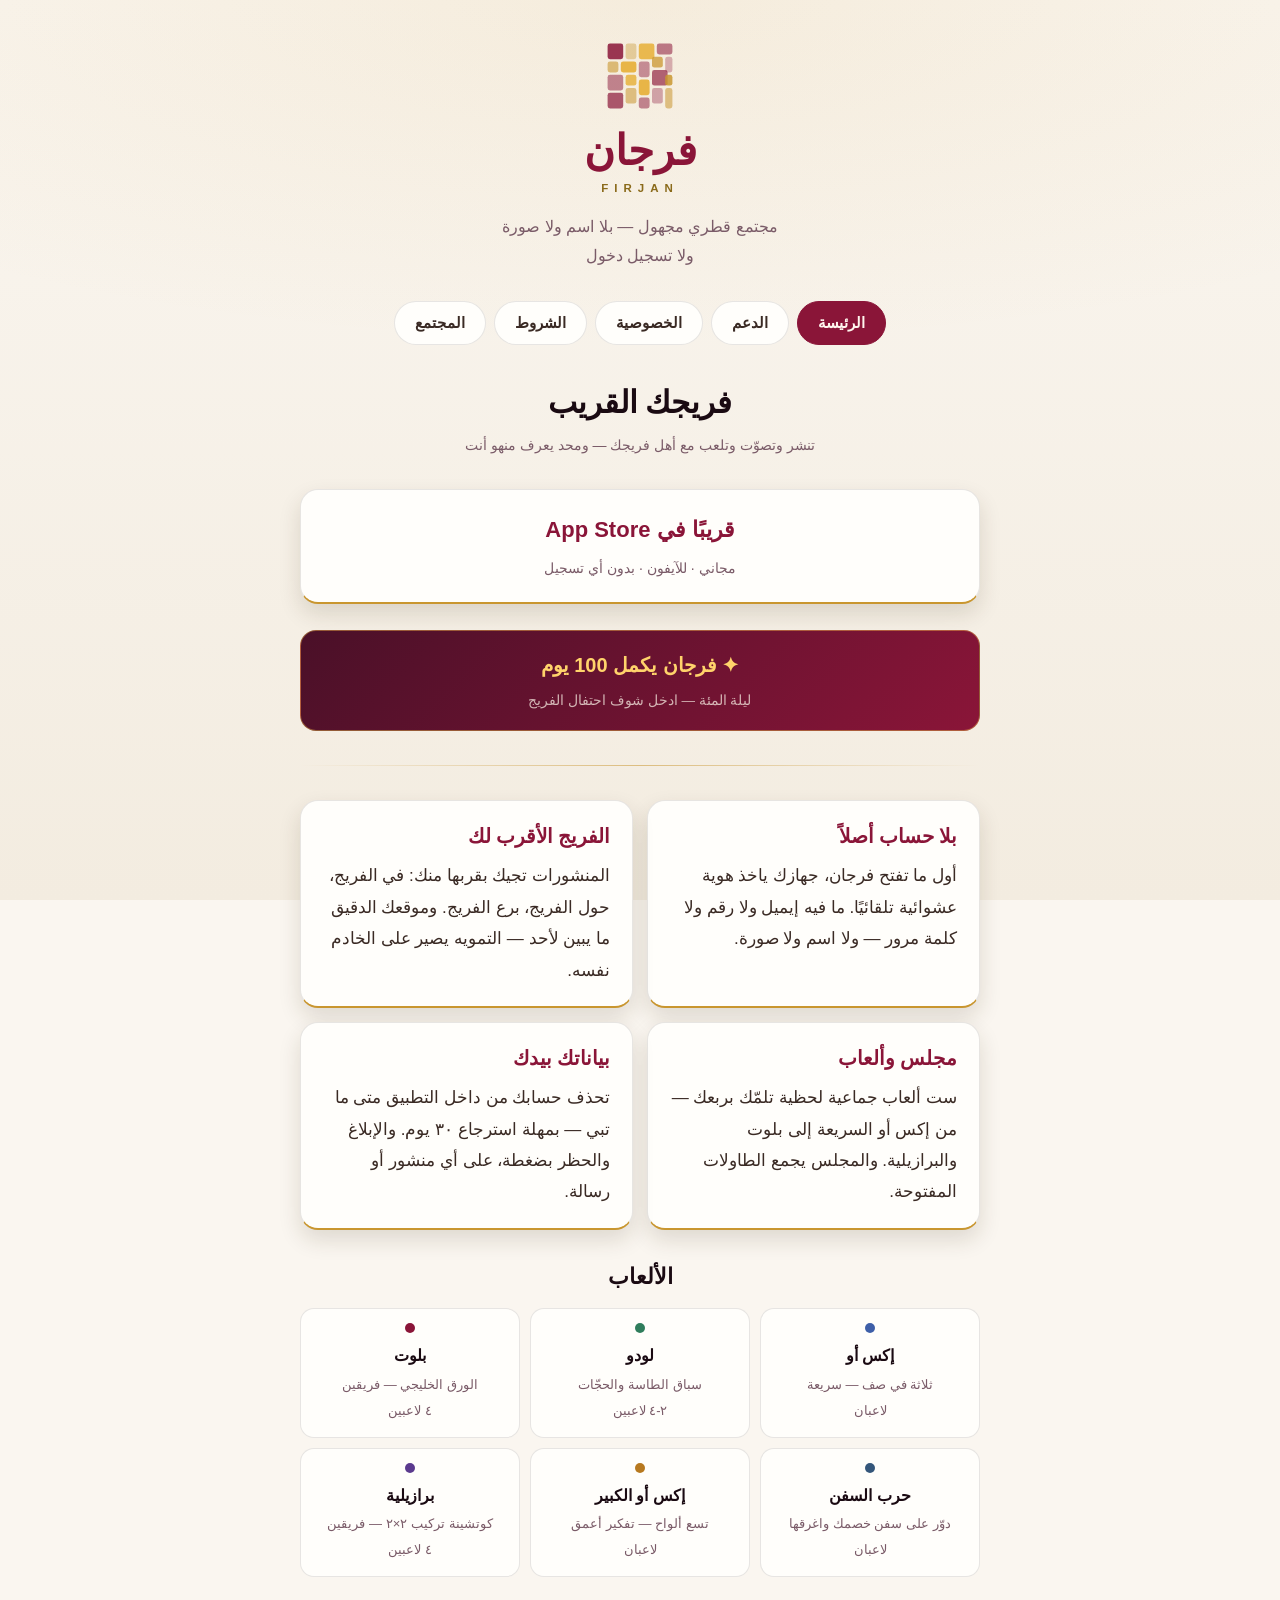
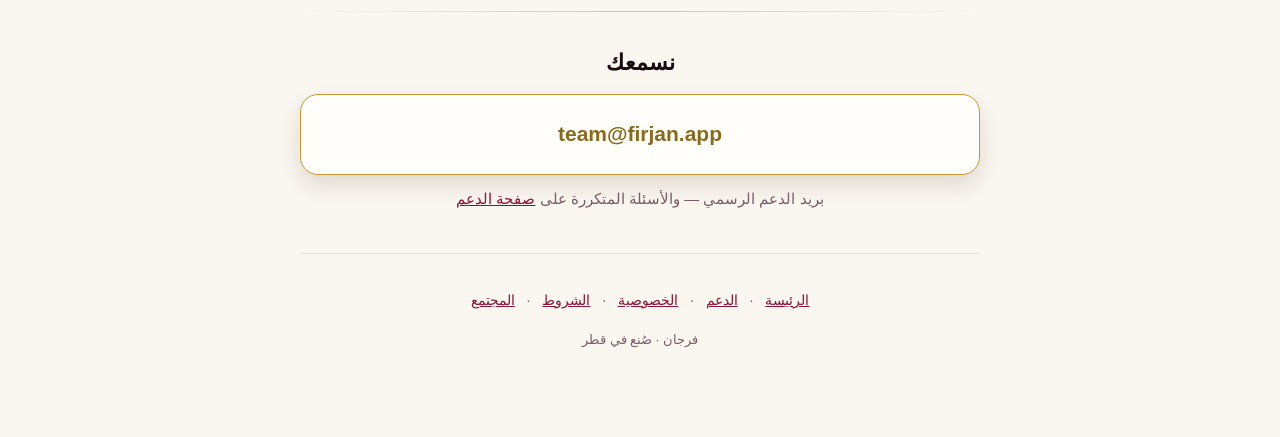
==== index.html @ e6a6241a "نشر موقع فرجان — 1190912" ====
<!DOCTYPE html>
<html lang="ar" dir="rtl">
<head>
<meta charset="utf-8">
<meta name="viewport" content="width=device-width, initial-scale=1">
<title>فرجان — فريجك القريب</title>
<meta name="description" content="فرجان — مجتمع قطري مجهول: بلا اسم ولا صورة ولا تسجيل دخول. تنشر وتصوّت مع أهل فريجك، وتلعب ألعاب جماعية لحظية مع ربعك. قريبًا في App Store.">
<meta property="og:title" content="فرجان — فريجك القريب">
<meta property="og:description" content="مجتمع قطري مجهول — بلا اسم ولا صورة ولا تسجيل دخول.">
<meta property="og:url" content="https://firjan.app/">
<meta name="theme-color" content="#FAF6F0" media="(prefers-color-scheme: light)">
<meta name="theme-color" content="#171310" media="(prefers-color-scheme: dark)">
<link rel="icon" href="mark.svg" type="image/svg+xml">
<link rel="stylesheet" href="style.css">
</head>
<body>
<div class="wrap">

  <header class="masthead">
    <!-- the app's own fareej mosaic; inlined so the page never depends on a
         second request. width/height ON the element: if the stylesheet is slow
         or blocked, an unsized inline SVG expands to the full container and
         shoves the whole page below the fold. -->
    <svg class="mark mark-lg" width="72" height="72" viewBox="0 0 60 60" role="img" aria-label="شعار فرجان">
      <rect x="3"  y="3"  width="13" height="13" rx="2" fill="#8A1538" opacity=".85"/>
      <rect x="18" y="3"  width="9"  height="13" rx="2" fill="#C9962F" opacity=".40"/>
      <rect x="29" y="3"  width="13" height="13" rx="2" fill="#E8B547" opacity=".95"/>
      <rect x="44" y="3"  width="13" height="9"  rx="2" fill="#8A1538" opacity=".55"/>
      <rect x="3"  y="18" width="9"  height="9"  rx="2" fill="#C9962F" opacity=".60"/>
      <rect x="14" y="18" width="13" height="9"  rx="2" fill="#E8B547" opacity="1"/>
      <rect x="29" y="18" width="9"  height="13" rx="2" fill="#8A1538" opacity=".45"/>
      <rect x="40" y="14" width="9"  height="9"  rx="2" fill="#C9962F" opacity=".75"/>
      <rect x="51" y="14" width="6"  height="13" rx="2" fill="#8A1538" opacity=".30"/>
      <rect x="3"  y="29" width="13" height="13" rx="2" fill="#8A1538" opacity=".50"/>
      <rect x="18" y="29" width="9"  height="9"  rx="2" fill="#E8B547" opacity=".90"/>
      <rect x="40" y="25" width="13" height="13" rx="2" fill="#8A1538" opacity=".65"/>
      <rect x="18" y="40" width="9"  height="13" rx="2" fill="#C9962F" opacity=".55"/>
      <rect x="29" y="33" width="9"  height="13" rx="2" fill="#E8B547" opacity="1"/>
      <rect x="40" y="40" width="9"  height="13" rx="2" fill="#8A1538" opacity=".35"/>
      <rect x="51" y="29" width="6"  height="9"  rx="2" fill="#C9962F" opacity=".85"/>
      <rect x="3"  y="44" width="13" height="13" rx="2" fill="#8A1538" opacity=".70"/>
      <rect x="29" y="48" width="9"  height="9"  rx="2" fill="#8A1538" opacity=".50"/>
      <rect x="51" y="40" width="6"  height="17" rx="2" fill="#C9962F" opacity=".55"/>
    </svg>
    <p class="brand">فرجان</p>
    <p class="brand-sub"><span lang="en">FIRJAN</span></p>
    <p class="tagline">مجتمع قطري مجهول — بلا اسم ولا صورة ولا تسجيل دخول</p>
  </header>

  <nav class="tabs" aria-label="أقسام الموقع">
    <a href="index.html" aria-current="page">الرئيسة</a>
    <a href="support.html">الدعم</a>
    <a href="privacy.html">الخصوصية</a>
    <a href="terms.html">الشروط</a>
    <a href="community.html">المجتمع</a>
  </nav>

  <h1>فريجك القريب</h1>
  <p class="updated">تنشر وتصوّت وتلعب مع أهل فريجك — ومحد يعرف منهو أنت</p>

  <!-- the app is not live yet; this plate flips to a real App Store link the
       day it ships. Keep the path: swap this block only, nothing else moves. -->
  <div class="store-plate">
    <p class="store-line">قريبًا في <span lang="en">App Store</span></p>
    <p class="store-sub">مجاني · للآيفون · بدون أي تسجيل</p>
  </div>

  <!-- «ليلة المئة» — لوحة المناسبة: تظهر أيام الاحتفال وتُشال بعدها.
       ليلية عمداً على الوجهين (لون المناسبة لا لون الصفحة). -->
  <a href="100.html" style="display:block;text-decoration:none;margin-top:14px;border-radius:16px;
     background:linear-gradient(135deg,#4A1028,#8A1538);border:1px solid rgba(232,181,71,.45);
     padding:16px 18px;text-align:center">
    <span style="display:block;color:#FFD36B;font-size:20px;font-weight:800">✦ فرجان يكمل 100 يوم</span>
    <span style="display:block;color:rgba(245,235,224,.75);font-size:13.5px;margin-top:5px">ليلة المئة — ادخل شوف احتفال الفريج</span>
  </a>

  <hr class="rule">

  <div class="pillars">
    <section class="sec">
      <h2>بلا حساب أصلاً</h2>
      <p>أول ما تفتح فرجان، جهازك ياخذ هوية عشوائية تلقائيًا. ما فيه إيميل ولا رقم ولا كلمة مرور — ولا اسم ولا صورة.</p>
    </section>

    <section class="sec">
      <h2>الفريج الأقرب لك</h2>
      <p>المنشورات تجيك بقربها منك: في الفريج، حول الفريج، برع الفريج. وموقعك الدقيق ما يبين لأحد — التمويه يصير على الخادم نفسه.</p>
    </section>

    <section class="sec">
      <h2>مجلس وألعاب</h2>
      <p>ست ألعاب جماعية لحظية تلمّك بربعك — من إكس أو السريعة إلى بلوت والبرازيلية. والمجلس يجمع الطاولات المفتوحة.</p>
    </section>

    <section class="sec">
      <h2>بياناتك بيدك</h2>
      <p>تحذف حسابك من داخل التطبيق متى ما تبي — بمهلة استرجاع ٣٠ يوم. والإبلاغ والحظر بضغطة، على أي منشور أو رسالة.</p>
    </section>
  </div>

  <h2 class="home-h">الألعاب</h2>

  <!-- names · subtitles · signature inks transcribed from the app's own roster
       (src/app/(tabs)/games.tsx GAMES) — the site never invents a game -->
  <div class="games balanced">
    <div class="game">
      <span class="dot" style="background:#3E5FA8"></span>
      <b>إكس أو</b>
      <span>ثلاثة في صف — سريعة</span>
      <span>لاعبان</span>
    </div>
    <div class="game">
      <span class="dot" style="background:#2F7D5C"></span>
      <b>لودو</b>
      <span>سباق الطاسة والحجّات</span>
      <span>٢-٤ لاعبين</span>
    </div>
    <div class="game">
      <span class="dot" style="background:#8A1538"></span>
      <b>بلوت</b>
      <span>الورق الخليجي — فريقين</span>
      <span>٤ لاعبين</span>
    </div>
    <div class="game">
      <span class="dot" style="background:#34567A"></span>
      <b>حرب السفن</b>
      <span>دوّر على سفن خصمك واغرقها</span>
      <span>لاعبان</span>
    </div>
    <div class="game">
      <span class="dot" style="background:#B7791F"></span>
      <b>إكس أو الكبير</b>
      <span>تسع ألواح — تفكير أعمق</span>
      <span>لاعبان</span>
    </div>
    <div class="game">
      <span class="dot" style="background:#5B3A8E"></span>
      <b>برازيلية</b>
      <span>كوتشينة تركيب ٢×٢ — فريقين</span>
      <span>٤ لاعبين</span>
    </div>
  </div>

  <hr class="rule">

  <h2 class="home-h">نسمعك</h2>
  <a class="contact-big" href="mailto:team@firjan.app">team@firjan.app</a>
  <p class="contact-note">بريد الدعم الرسمي — والأسئلة المتكررة على <a href="support.html">صفحة الدعم</a></p>

  <footer>
    <p><a href="index.html">الرئيسة</a> · <a href="support.html">الدعم</a> · <a href="privacy.html">الخصوصية</a> · <a href="terms.html">الشروط</a> · <a href="community.html">المجتمع</a></p>
    <p class="made">فرجان · صُنع في قطر</p>
  </footer>

</div>
</body>
</html>
---- style.css ----
/* ═══════════════════════════════════════════════════════════════════════════
   فرجان — the public pages (support · privacy · terms).
   Built in the app's own «كلاسيكي» language: cream ground, maroon brand,
   gold accent, naskh for the headings.

   THE CONTRAST LAW (register): #C9962F is ~2.7:1 on cream — it may FILL a
   shape or draw a rule, but it must never be gold TEXT on a light ground.
   Readable gold is the deep antique #8A6A1A (~5:1). Every gold word obeys it.
   (The previous revision of this file used #C9962F for .brand-sub and the
   band numbers; that was the violation, fixed here.)

   Self-contained on purpose: no CDN, no webfont, no JS — it must render on
   any static host, offline, and inside App Review's browser.
   ═══════════════════════════════════════════════════════════════════════════ */

:root {
  --cream:      #FAF6F0;
  --cream-deep: #F3ECE0;
  --paper:      #FFFEFB;
  --ink:        #1A0A12;
  --body:       #3A2A24;
  --muted:      #7A5B68;
  --maroon:     #8A1538;
  --on-maroon:  #FFF6EE;   /* the only ink ever painted ON --maroon */
  --gold:       #C9962F;   /* fills · rules · edges — never text on cream */
  --gold-ink:   #8A6A1A;   /* the readable gold */
  --rule:       rgba(26, 10, 18, 0.10);
  --shadow:     rgba(58, 42, 16, 0.14);
  --radius:     18px;
}

@media (prefers-color-scheme: dark) {
  :root {
    --cream:      #171310;
    --cream-deep: #120F0C;
    --paper:      #201A16;
    --ink:        #F7F0E4;
    --body:       #E2D6C6;
    --muted:      #A2917F;
    --maroon:     #E8759A;   /* the brand lifts on a dark ground */
    --on-maroon:  #1A0A12;   /* …so the ink on it has to darken with it. Cream
                                on the lifted brand is 2.6:1 — the active tab
                                would be the least readable text on the page. */
    --gold-ink:   #E8B547;   /* …and bright gold becomes the readable one */
    --rule:       rgba(255, 255, 255, 0.12);
    --shadow:     rgba(0, 0, 0, 0.5);
  }
}

*, *::before, *::after { box-sizing: border-box; }
html { -webkit-text-size-adjust: 100%; }

body {
  margin: 0;
  background: var(--cream);
  background-image:
    radial-gradient(120% 55% at 50% 0%, rgba(201, 150, 47, 0.10), transparent 70%),
    linear-gradient(180deg, var(--cream), var(--cream-deep));
  background-attachment: fixed;
  color: var(--body);
  font-family: -apple-system, BlinkMacSystemFont, "SF Arabic", "Segoe UI",
               Tahoma, "Noto Sans Arabic", "Geeza Pro", Arial, sans-serif;
  font-size: 17px;
  line-height: 1.85;
  text-rendering: optimizeLegibility;
  -webkit-font-smoothing: antialiased;
}

.wrap { max-width: 720px; margin: 0 auto; padding: 0 20px 72px; }

/* ── الترويسة ─────────────────────────────────────────────────────────── */

header.masthead { text-align: center; padding: 40px 0 4px; }

.mark { display: block; width: 56px; height: 56px; margin: 0 auto 14px; }

.brand {
  margin: 0;
  font-size: clamp(32px, 8.5vw, 42px);
  font-weight: 900;
  line-height: 1.2;
  color: var(--maroon);
}

.brand-sub {
  margin: 2px 0 0;
  font-size: 11.5px;
  font-weight: 700;
  letter-spacing: 6px;          /* Latin only — letter-spacing tears Arabic joins */
  color: var(--gold-ink);
}

.tagline { margin: 12px auto 0; max-width: 32ch; font-size: 16px; color: var(--muted); }

/* ── التبويبات ───────────────────────────────────────────────────────── */

nav.tabs {
  display: flex; flex-wrap: wrap; gap: 8px;
  justify-content: center; margin: 26px 0 34px; padding: 0;
}

nav.tabs a {
  display: inline-flex; align-items: center;
  padding: 0 20px; min-height: 44px;      /* the app's 44pt target law */
  border-radius: 999px;
  border: 1px solid var(--rule);
  background: var(--paper);
  color: var(--body);
  text-decoration: none;
  font-size: 15px; font-weight: 700;
  transition: border-color .16s ease, transform .16s ease;
}

nav.tabs a:hover { border-color: var(--gold); }
nav.tabs a:active { transform: scale(.97); }
nav.tabs a[aria-current="page"] {
  background: var(--maroon); border-color: var(--maroon); color: var(--on-maroon);
}

/* ── العناوين ────────────────────────────────────────────────────────── */

h1, h2, h3 {
  font-family: "Noto Naskh Arabic", "SF Arabic", "Geeza Pro", serif;
  color: var(--ink); line-height: 1.55; font-weight: 700;
}

h1 { font-size: clamp(25px, 6vw, 31px); margin: 0 0 6px; text-align: center; }
h2 { font-size: 20px; margin: 0 0 8px; }
h3 { font-size: 17px; margin: 0 0 4px; }

.updated { margin: 0 0 30px; text-align: center; font-size: 14px; color: var(--muted); }

hr.rule {
  height: 1px; border: 0; margin: 34px 0; opacity: .55;
  background: linear-gradient(90deg, transparent, var(--gold), transparent);
}

/* ── الأقسام ─────────────────────────────────────────────────────────── */

section.sec {
  background: var(--paper);
  border: 1px solid var(--rule);
  border-bottom: 2.5px solid var(--gold);   /* the app's plate edge */
  border-radius: var(--radius);
  padding: 20px 22px;
  margin: 0 0 14px;
  box-shadow: 0 10px 22px var(--shadow);
}

section.sec h2 {
  margin: 0 0 8px; color: var(--maroon);
  display: flex; align-items: baseline; gap: 10px;
}

/* the numbered بند — antique ink, never bright gold */
section.sec h2 .n {
  flex: none; font-size: 12.5px; font-weight: 700;
  color: var(--gold-ink);
  border: 1px solid var(--rule); border-radius: 8px;
  padding: 1px 8px;
  font-family: -apple-system, "SF Arabic", sans-serif;
}

section.sec p { margin: 0; white-space: pre-line; }
section.sec p + p { margin-top: 12px; }
section.sec ul { margin: 10px 0 0; padding-inline-start: 22px; }
section.sec li { margin: 6px 0; }

a { color: var(--maroon); }
@media (prefers-color-scheme: dark) { a { color: var(--gold-ink); } }

/* ── نداء التواصل ────────────────────────────────────────────────────── */

.contact-big {
  display: block; margin: 0 0 10px; padding: 20px 16px;
  border-radius: var(--radius);
  border: 1px solid var(--gold);
  background: var(--paper);
  color: var(--gold-ink);
  text-align: center; text-decoration: none;
  font-size: clamp(16px, 4.6vw, 21px); font-weight: 700;
  word-break: break-word;
  box-shadow: 0 10px 22px var(--shadow);
  transition: transform .16s ease;
}

/* only the mailto plates move. friends/index.html reuses this class on an inert
   <p> to show the invite code, and a plate that lifts and presses under the
   thumb while doing nothing is a false affordance — same reasoning as the
   «قريبًا» plate below, which is deliberately not dressed as a link. */
a.contact-big:hover { transform: translateY(-2px); }
a.contact-big:active { transform: scale(.98); }

.contact-note { text-align: center; color: var(--muted); font-size: 15px; margin: 0 0 30px; }

/* ── شبكة الألعاب ────────────────────────────────────────────────────── */

.games {
  display: grid; gap: 10px; margin: 0 0 14px;
  grid-template-columns: repeat(auto-fit, minmax(150px, 1fr));
}

.game {
  background: var(--paper); border: 1px solid var(--rule);
  border-radius: 14px; padding: 14px 12px; text-align: center;
}

.game .dot { display: block; width: 10px; height: 10px; border-radius: 5px; margin: 0 auto 8px; }
.game b { display: block; color: var(--ink); font-size: 16px; }
.game span { display: block; color: var(--muted); font-size: 13px; margin-top: 2px; }

/* ── الرئيسة ─────────────────────────────────────────────────────────── */

.mark-lg { width: 72px; height: 72px; }

/* the «قريبًا» plate — paper with the app's gold bottom edge, NOT a button:
   it links nowhere until the app ships, so it must not dress like a link */
.store-plate {
  background: var(--paper);
  border: 1px solid var(--rule);
  border-bottom: 2.5px solid var(--gold);
  border-radius: var(--radius);
  box-shadow: 0 10px 22px var(--shadow);
  padding: 20px 16px;
  text-align: center;
  margin: 0 0 26px;
}

.store-line { margin: 0; color: var(--maroon); font-weight: 900; font-size: clamp(18px, 5vw, 22px); }
.store-sub  { margin: 6px 0 0; color: var(--muted); font-size: 14px; }

.home-h { font-size: 22px; margin: 30px 0 14px; text-align: center; }

.pillars {
  display: grid; gap: 14px; margin: 0 0 14px;
  grid-template-columns: repeat(auto-fit, minmax(230px, 1fr));
}

.pillars section.sec { margin: 0; }

/* six cards read as 3×2, never a ragged 4+2; phones get 2×3 */
.games.balanced { grid-template-columns: repeat(3, 1fr); }
@media (max-width: 560px) { .games.balanced { grid-template-columns: repeat(2, 1fr); } }

/* ── الذيل ───────────────────────────────────────────────────────────── */

footer {
  margin-top: 40px; padding-top: 20px; border-top: 1px solid var(--rule);
  text-align: center; color: var(--muted); font-size: 14px;
}

footer a { margin: 0 8px; }
.made { margin-top: 6px; font-size: 13px; }

/* ── الوصول ──────────────────────────────────────────────────────────── */

a:focus-visible { outline: 2px solid var(--gold-ink); outline-offset: 3px; }

@media (prefers-reduced-motion: reduce) {
  * { transition: none !important; animation: none !important; }
}

@media (max-width: 420px) {
  body { font-size: 16px; }
  section.sec { padding: 18px 16px; }
  .wrap { padding: 0 14px 56px; }
}
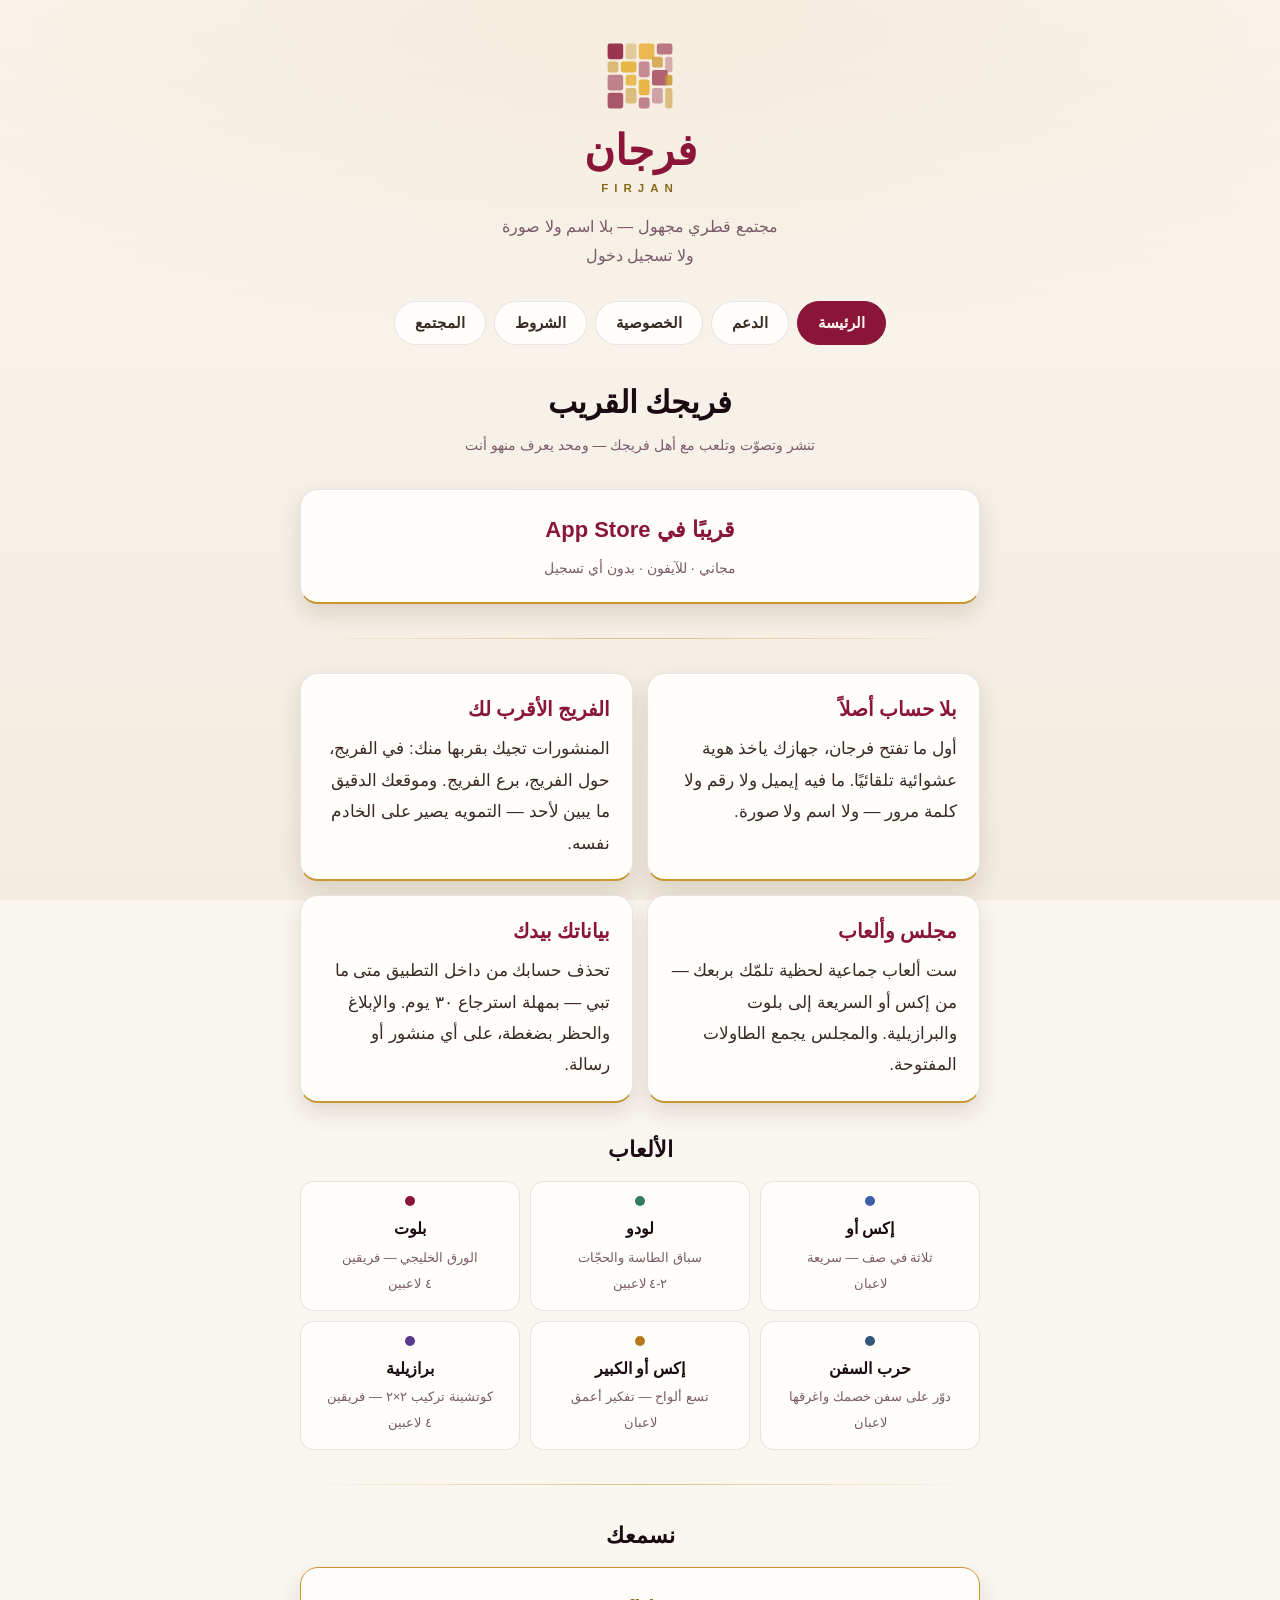
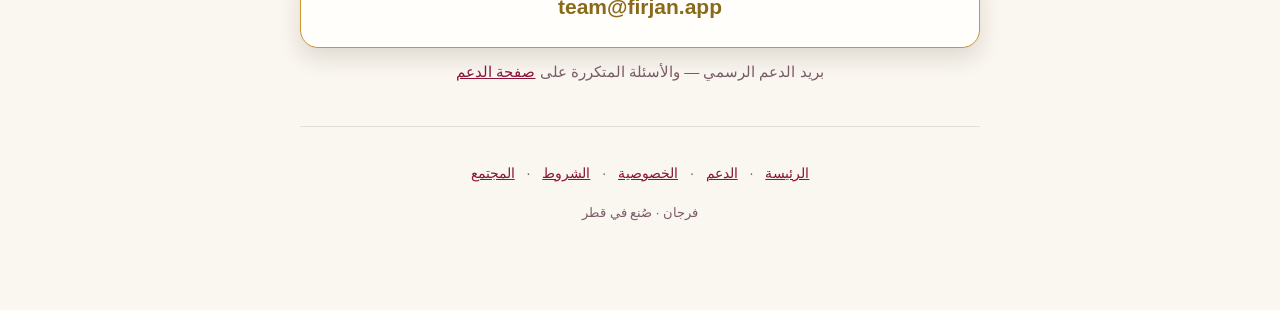
==== commit 9c9c1365: "Revert "نشر موقع فرجان — 1190912" This reverts commit e6a6241a7a54ef11ae2f62fe4a1c37121dad2c5c." ====
--- a/index.html
+++ b/index.html
@@ -64,15 +64,6 @@
     <p class="store-line">قريبًا في <span lang="en">App Store</span></p>
     <p class="store-sub">مجاني · للآيفون · بدون أي تسجيل</p>
   </div>
-
-  <!-- «ليلة المئة» — لوحة المناسبة: تظهر أيام الاحتفال وتُشال بعدها.
-       ليلية عمداً على الوجهين (لون المناسبة لا لون الصفحة). -->
-  <a href="100.html" style="display:block;text-decoration:none;margin-top:14px;border-radius:16px;
-     background:linear-gradient(135deg,#4A1028,#8A1538);border:1px solid rgba(232,181,71,.45);
-     padding:16px 18px;text-align:center">
-    <span style="display:block;color:#FFD36B;font-size:20px;font-weight:800">✦ فرجان يكمل 100 يوم</span>
-    <span style="display:block;color:rgba(245,235,224,.75);font-size:13.5px;margin-top:5px">ليلة المئة — ادخل شوف احتفال الفريج</span>
-  </a>
 
   <hr class="rule">
 
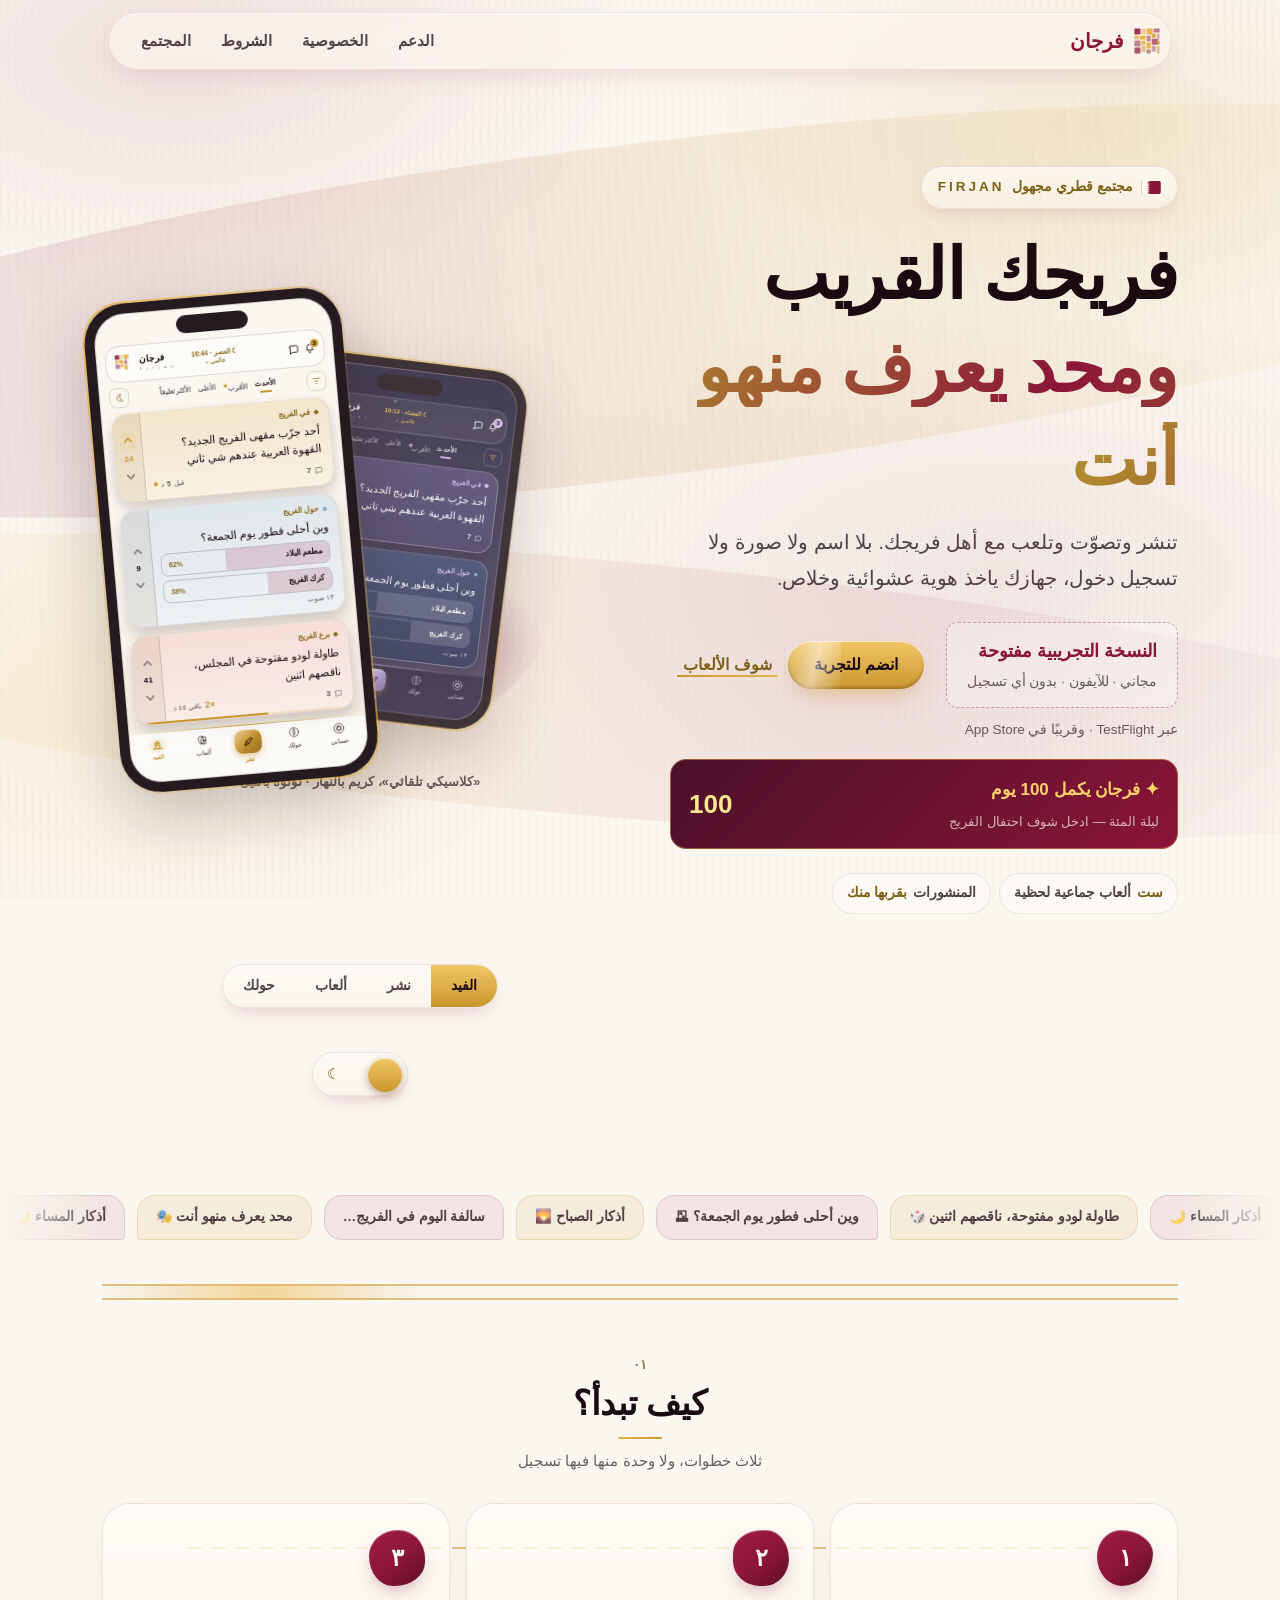
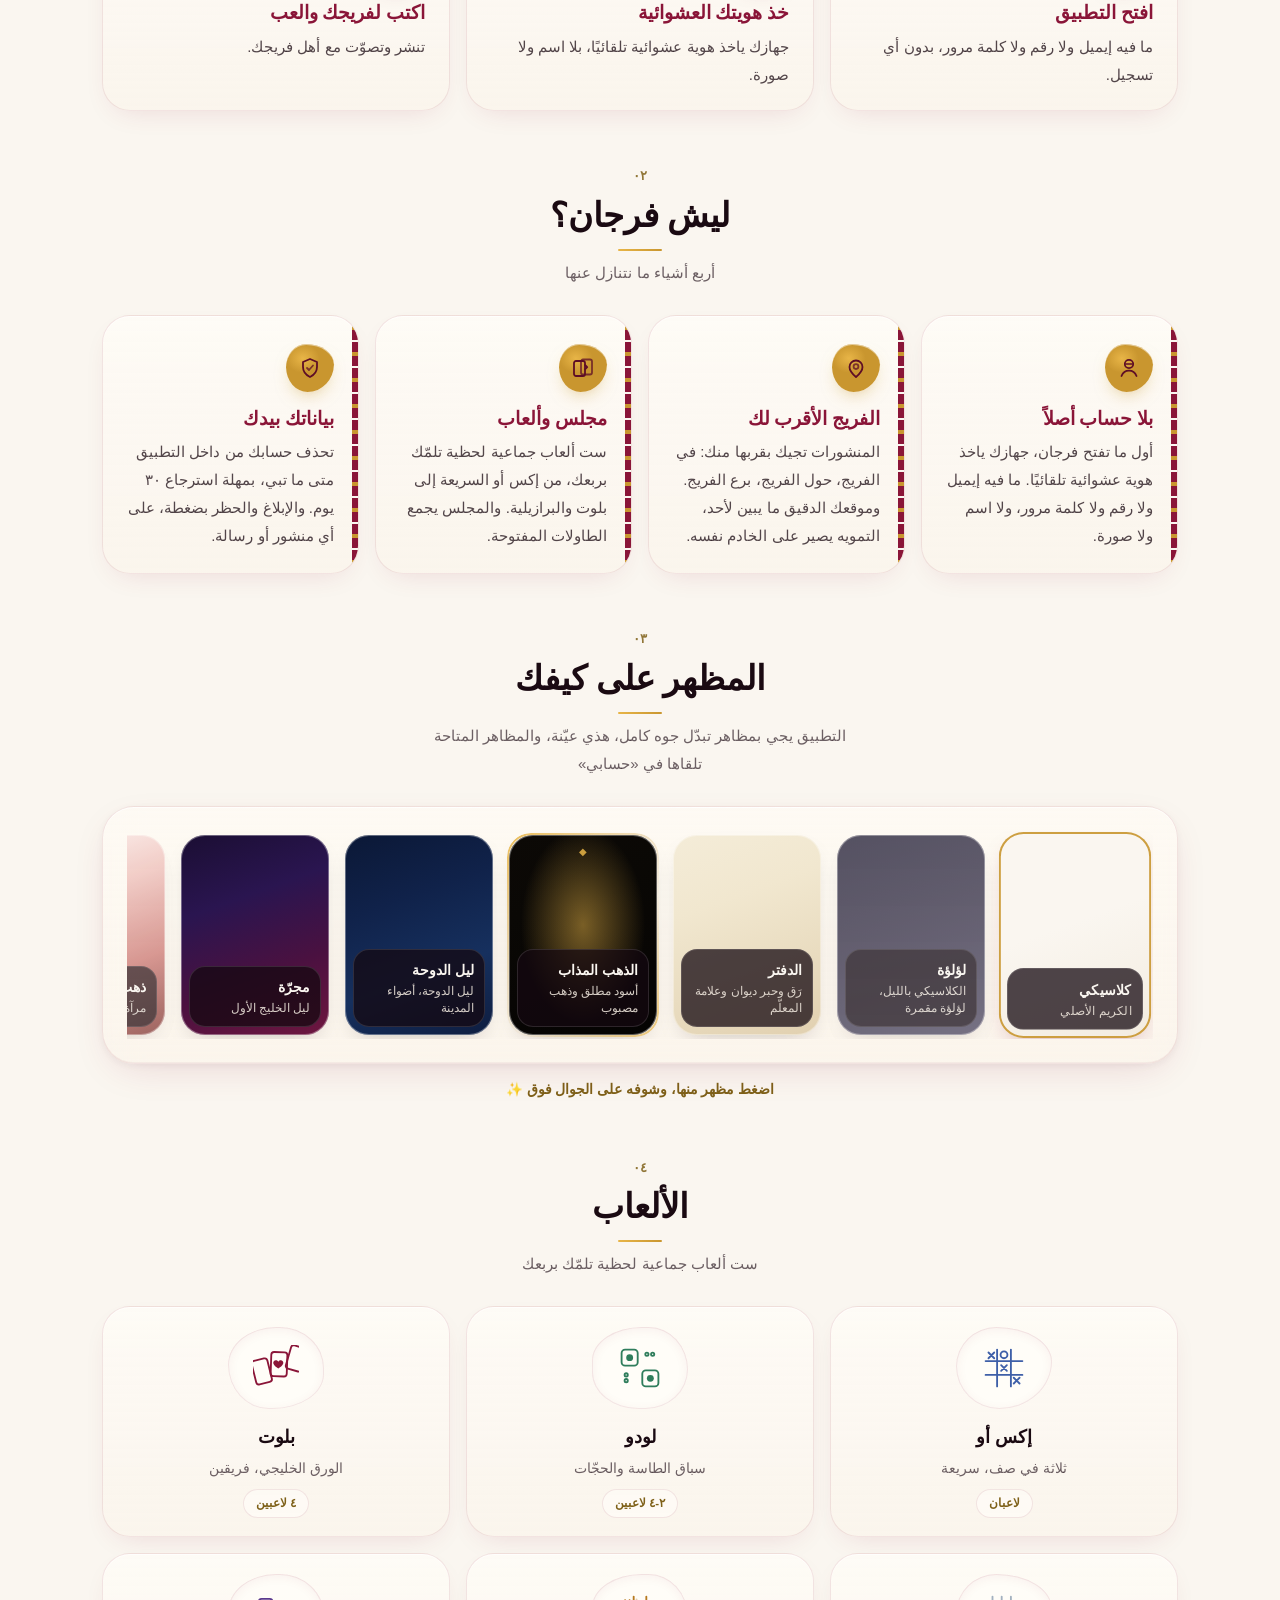
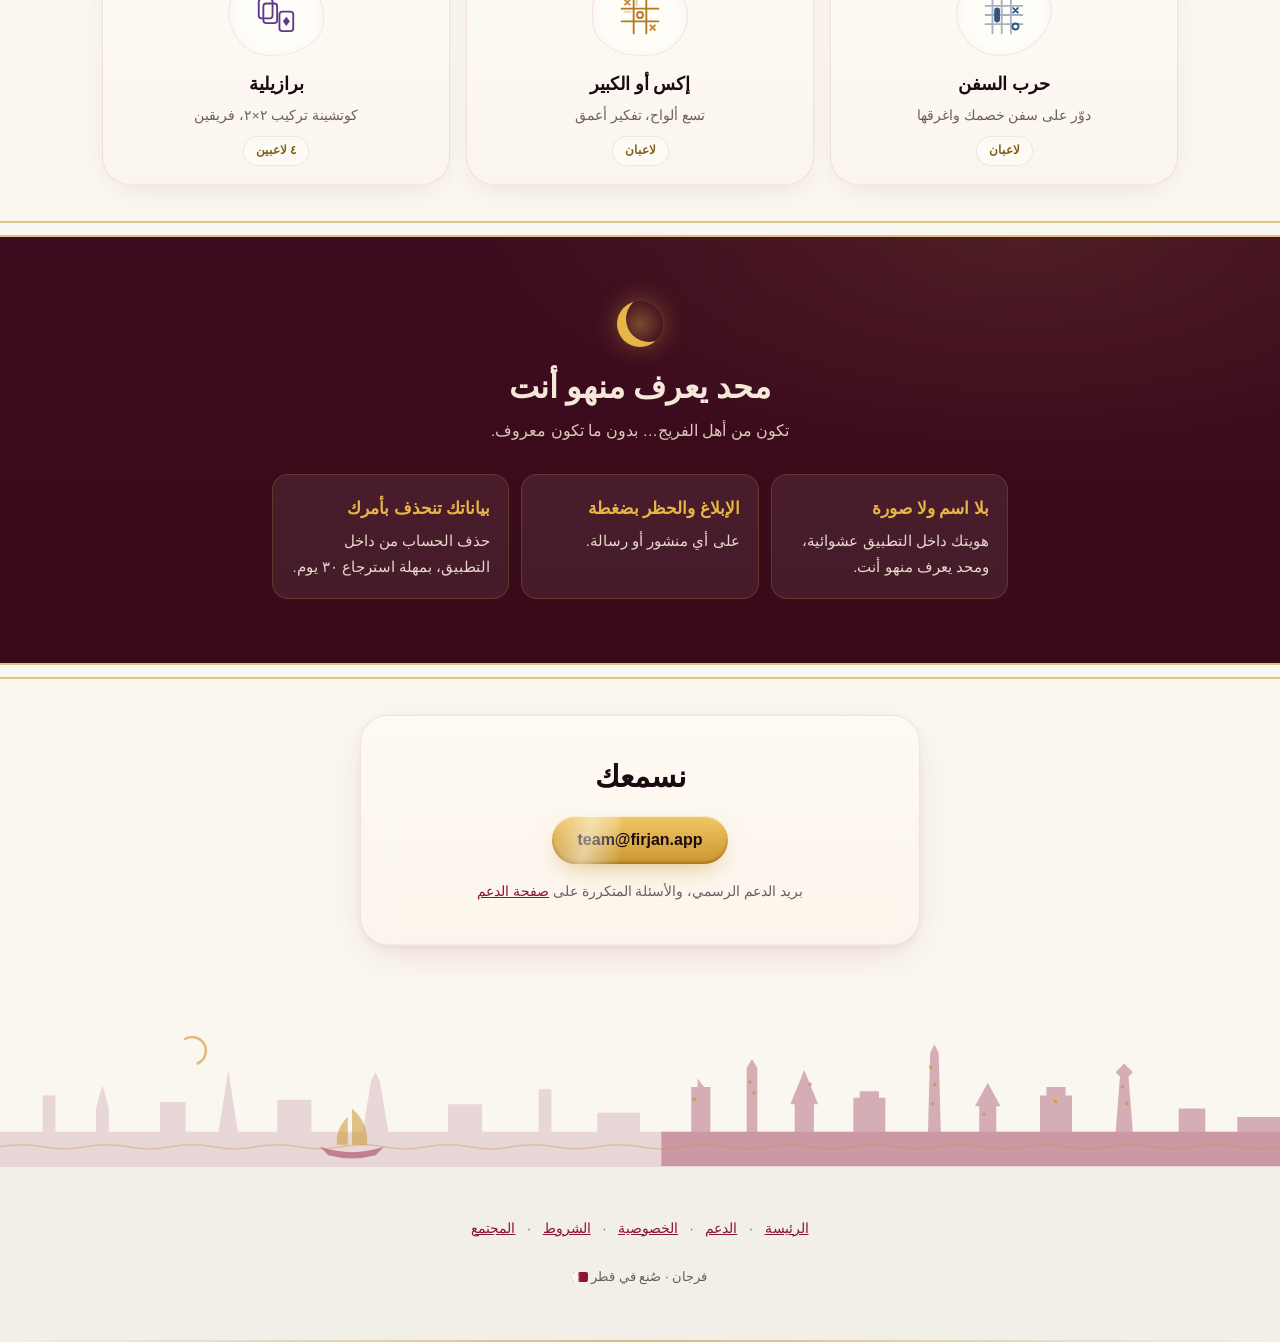
==== commit 2a90d4d4: "استرجاع الموقع الغني (7673852d) — نكسةُ نشرٍ من نسخة عملٍ قديمة أطاحت به أمس — ومعه «ليلة المئة»" ====
--- a/index.html
+++ b/index.html
@@ -2,147 +2,2182 @@
 <html lang="ar" dir="rtl">
 <head>
 <meta charset="utf-8">
-<meta name="viewport" content="width=device-width, initial-scale=1">
-<title>فرجان — فريجك القريب</title>
-<meta name="description" content="فرجان — مجتمع قطري مجهول: بلا اسم ولا صورة ولا تسجيل دخول. تنشر وتصوّت مع أهل فريجك، وتلعب ألعاب جماعية لحظية مع ربعك. قريبًا في App Store.">
-<meta property="og:title" content="فرجان — فريجك القريب">
-<meta property="og:description" content="مجتمع قطري مجهول — بلا اسم ولا صورة ولا تسجيل دخول.">
+<meta name="viewport" content="width=device-width, initial-scale=1, viewport-fit=cover">
+<title>فرجان · فريجك القريب</title>
+<meta name="description" content="فرجان، مجتمع قطري مجهول: بلا اسم ولا صورة ولا تسجيل دخول. تنشر وتصوّت مع أهل فريجك، وتلعب ألعاب جماعية لحظية مع ربعك. قريبًا في App Store.">
+<meta property="og:title" content="فرجان · فريجك القريب">
+<meta property="og:description" content="مجتمع قطري مجهول، بلا اسم ولا صورة ولا تسجيل دخول.">
 <meta property="og:url" content="https://firjan.app/">
-<meta name="theme-color" content="#FAF6F0" media="(prefers-color-scheme: light)">
-<meta name="theme-color" content="#171310" media="(prefers-color-scheme: dark)">
+<meta name="theme-color" content="#FAF6F0">
 <link rel="icon" href="mark.svg" type="image/svg+xml">
-<link rel="stylesheet" href="style.css">
+<script type="application/ld+json">
+{
+  "@context": "https://schema.org",
+  "@type": "MobileApplication",
+  "name": "فرجان",
+  "alternateName": "Firjan",
+  "url": "https://firjan.app/",
+  "operatingSystem": "iOS",
+  "applicationCategory": "SocialNetworkingApplication",
+  "inLanguage": "ar",
+  "description": "فرجان — مجتمع قطري مجهول: بلا اسم ولا صورة ولا تسجيل دخول. تنشر وتصوّت مع أهل فريجك، وتلعب ألعاب جماعية لحظية مع ربعك. قريبًا في App Store.",
+  "offers": { "@type": "Offer", "price": "0", "priceCurrency": "QAR" }
+}
+</script>
+<style>
+/* ═══════════════════════════════════════════════════════════════════════════
+   فرجان v6 — «سدو سائل» + the theme TRY-ON: the vial tray re-skins the hero
+   phone with the app's REAL palettes (radio inputs, zero JS; every hex from
+   src/lib/theme.tsx — BG, APPEARANCE_ACCENT(_BRIGHT), POST_TINTS), plus the
+   drawn Corniche selvage and editorial section numbering.
+   Base: v5 «سدو سائل» Liquid Sadu.
+   The sadu weave dissolved into liquid: one continuous maroon-gold ribbon on a
+   single fixed loom layer behind frosted glass panels — every panel frosts a
+   different slice of the SAME weave. Light = the daylight majlis (flagship);
+   dark = the evening weave. Grafts: the pour headline + jewel buttons + gold
+   ring (molten concept), the night-that-stays privacy band + capsule topbar +
+   speech-bubble ticker (doha concept).
+   LAWS: no CDN, no webfonts, NO JS; both schemes; -webkit- prefixes first;
+   no color-mix (precomputed rgba only); blur budget ≤6 surfaces/viewport;
+   gold text only via --gold-text (#8A6A1A light / #E8B547 dark); Arabic never
+   letter-spaced; 44px targets; reduced-motion gets authored static states.
+   Copy is FROZEN from the validated v3/v4. Phone faces transcribed from the
+   app's own code (classic day / pearl night).
+   ═══════════════════════════════════════════════════════════════════════════ */
+:root {
+  --bg:        #FAF6F0;
+  --ink:       #1A0A12;
+  --ink-soft:  rgba(26, 10, 18, .75);
+  --ink-dim:   rgba(26, 10, 18, .64);   /* .55 fell to ~4.0:1 over the washed loom */
+  --maroon:    #8A1538;
+  --gold:      #C9962F;
+  --gold-hi:   #E8B547;
+  --gold-text: #7E6018;   /* ≈5.2:1 on cream — #8A6A1A dipped under 4.5 over translucent chips */
+  --hairline:  rgba(138, 21, 56, .10);
+  --glass-a:   rgba(255, 252, 247, .66);
+  --glass-b:   rgba(250, 244, 235, .52);
+  --spec-top:  rgba(255, 255, 255, .95);
+  --plate:     #FFFDF8;
+  --r-lg: 28px;
+  --on-maroon: #FFF6EE;   /* the skip link referenced this before it existed */
+  --ease-out: cubic-bezier(.22, .61, .21, 1);
+  --spring:   cubic-bezier(.34, 1.56, .64, 1);
+  --phone-bezel: #241A20;
+}
+
+*, *::before, *::after { box-sizing: border-box; }
+html { -webkit-text-size-adjust: 100%; scroll-behavior: smooth; overflow-x: hidden; overflow-x: clip; }  /* clip: no scroll container, so iOS position:sticky stays safe */
+
+body {
+  margin: 0;
+  background: var(--bg);
+  color: var(--ink-soft);
+  font-family: -apple-system, BlinkMacSystemFont, "SF Arabic", "Segoe UI",
+               Tahoma, "Noto Sans Arabic", "Geeza Pro", "Helvetica Neue", Arial, sans-serif;
+  font-size: 17px;
+  line-height: 1.85;
+  text-rendering: optimizeLegibility;
+  -webkit-font-smoothing: antialiased;
+  -webkit-tap-highlight-color: transparent;
+  overflow-x: hidden;
+  overflow-x: clip;
+}
+/* (the warp threads now live inside .loom — one full-screen fixed layer, not two) */
+
+h1, h2, h3 {
+  font-family: "Noto Naskh Arabic", "Geeza Pro", "Sakkal Majalla", "Traditional Arabic", serif;
+  color: var(--ink); line-height: 1.4; font-weight: 700;
+}
+a { color: var(--maroon); }
+a:focus-visible { outline: 2px solid var(--gold-text); outline-offset: 3px; border-radius: 6px; }
+
+.wrap { max-width: 1120px; margin: 0 auto; padding: 0 22px; }
+main section { scroll-margin-top: calc(88px + env(safe-area-inset-top, 0px)); }  /* anchored jumps clear the floating capsule */
+
+/* ── النول — the loom: one fixed layer, the whole atmosphere ──────────── */
+.loom {
+  position: fixed; inset: 0; z-index: -2; pointer-events: none; overflow: hidden;
+  background:
+    repeating-linear-gradient(90deg, rgba(138,21,56,.025) 0 1px, transparent 1px 8px),
+    radial-gradient(52% 38% at 14% 6%,  rgba(138,21,56,.09), transparent 70%),
+    radial-gradient(44% 30% at 86% 14%, rgba(201,150,47,.13), transparent 70%),
+    radial-gradient(60% 42% at 78% 64%, rgba(138,21,56,.07), transparent 72%),
+    radial-gradient(46% 34% at 10% 82%, rgba(232,181,71,.10), transparent 70%),
+    #FAF6F0;
+}
+/* the liquid sadu — two ribbons, softness from gradient falloff, no blur */
+.ribbon { position: absolute; border-radius: 50%; }
+.ribbon-a {
+  width: 160vmax; height: 26vmax; inset-inline-start: -30vmax; top: 16vh;
+  transform: rotate(-7deg);
+  background:
+    repeating-linear-gradient(90deg, transparent 0 10px, rgba(255,255,255,.05) 10px 11px),
+    linear-gradient(90deg, transparent, rgba(138,21,56,.11) 22%, rgba(201,150,47,.13) 55%, rgba(232,181,71,.08) 78%, transparent);
+  /* static: the 2%/38s drift was subliminal, but forced every blur surface to re-filter forever */
+}
+.ribbon-b {
+  width: 150vmax; height: 20vmax; inset-inline-start: -20vmax; top: 62vh;
+  transform: rotate(5deg);
+  background: linear-gradient(90deg, transparent, rgba(232,181,71,.10) 30%, rgba(138,21,56,.08) 65%, transparent);
+}
+
+/* ── الزجاج — the glass recipe ───────────────────────────────────────── */
+.glass {
+  position: relative;
+  background: linear-gradient(180deg, var(--glass-a), var(--glass-b));
+  -webkit-backdrop-filter: blur(18px) saturate(160%);
+          backdrop-filter: blur(18px) saturate(160%);
+  border: 1px solid var(--hairline);
+  border-radius: var(--r-lg);
+  box-shadow:
+    inset 0 1px 0 rgba(255,255,255,.70),
+    inset 0 -1px 0 rgba(138,21,56,.05),
+    0 12px 40px -14px rgba(138,21,56,.18),
+    0 2px 10px rgba(26,10,18,.05);
+}
+.glass::before {   /* specular top edge */
+  content: ""; position: absolute; top: 0; inset-inline: 12%; height: 1px;
+  background: linear-gradient(90deg, transparent, var(--spec-top), transparent);
+  pointer-events: none;
+}
+/* porcelain fallback — the design holds without blur */
+@supports not ((-webkit-backdrop-filter: blur(1px)) or (backdrop-filter: blur(1px))) {
+  .glass { background: rgba(253,249,243,.94); }
+}
+/* hover sheen — a light pass over any panel, no overflow games needed */
+.glass::after, .pane::after {
+  content: ""; position: absolute; inset: 0; border-radius: inherit;
+  background: linear-gradient(105deg, transparent 42%, rgba(255,255,255,.30) 50%, transparent 58%);
+  background-size: 320% 100%; background-position: 165% 0; background-repeat: no-repeat;
+  transition: background-position .7s ease;
+  pointer-events: none;
+}
+.glass:hover::after, .pane:hover::after { background-position: -65% 0; }
+
+/* quiet card — glass look WITHOUT backdrop-filter (blur budget) */
+.pane {
+  position: relative;
+  background: linear-gradient(180deg, rgba(255,252,247,.82), rgba(250,244,235,.72));
+  border: 1px solid var(--hairline);
+  border-radius: var(--r-lg);
+  box-shadow: inset 0 1px 0 rgba(255,255,255,.70), 0 10px 30px -14px rgba(138,21,56,.16);
+}
+
+/* specular gold ring — feature surfaces only (phones, the moltengold vial) */
+.ring::after {
+  content: ""; position: absolute; inset: -2px; border-radius: inherit; padding: 2px;
+  background: linear-gradient(135deg, rgba(232,181,71,.9), rgba(201,150,47,.25) 40%, rgba(232,181,71,.05) 60%, rgba(232,181,71,.7));
+  -webkit-mask: linear-gradient(#000 0 0) content-box, linear-gradient(#000 0 0);
+  -webkit-mask-composite: xor;
+          mask: linear-gradient(#000 0 0) content-box, linear-gradient(#000 0 0);
+          mask-composite: exclude;
+  pointer-events: none;
+}
+@supports not (mask-composite: exclude) {
+  @supports not (-webkit-mask-composite: xor) {
+    .ring::after { display: none; }
+    .ring { border: 1px solid rgba(201,150,47,.6); }
+  }
+}
+
+/* ── الحركة ──────────────────────────────────────────────────────────── */
+@keyframes rise    { from { opacity: 0; transform: translateY(16px); } }
+@keyframes floaty  { from { transform: translateY(2px); } to { transform: translateY(-8px); } }
+@keyframes drift   { from { transform: translateX(0); } to { transform: translateX(50%); } }
+/* 0→+50%: the right-anchored RTL row starts fully covering the viewport and
+   drifts rightward; -50%→0 left the strip EMPTY for a third of the cycle on
+   narrow screens (row off-canvas until translateX > -viewport) */
+@keyframes glint   { from { transform: translateX(430%); } to { transform: translateX(-160%); } }   /* woven with the reading direction */
+@keyframes twinkle { 0%,100% { opacity: .15; } 50% { opacity: .9; } }
+@keyframes wiggle  { 0%, 82%, 100% { transform: rotate(0); } 85% { transform: rotate(13deg); } 89% { transform: rotate(-11deg); } 93% { transform: rotate(7deg); } 97% { transform: rotate(-4deg); } }
+@keyframes pulse   { 0%,100% { transform: scale(1); opacity: 1; } 50% { transform: scale(1.5); opacity: .55; } }
+@keyframes growW   { from { transform: scaleX(0); } }   /* scaleX composites; width forced layout every frame */
+@keyframes rev     { from { opacity: 0; transform: translateY(26px); } }
+/* the boards play themselves — one loop each, staggered per game */
+@keyframes piece   { 0%, 8% { opacity: 0; transform: scale(.3); } 14%, 78% { opacity: 1; transform: scale(1); } 88%, 100% { opacity: 0; } }
+@keyframes windraw { 0%, 42% { stroke-dashoffset: 40; opacity: 0; } 46% { opacity: 1; } 60%, 78% { stroke-dashoffset: 0; opacity: 1; } 88%, 100% { stroke-dashoffset: 0; opacity: 0; } }
+@keyframes hop     { 0%, 20% { transform: translate(0, 0); } 32%, 45% { transform: translate(-7px, -3px); } 57%, 70% { transform: translate(-13px, 3px); } 82%, 100% { transform: translate(0, 0); } }
+@keyframes sink    { 0%, 40% { opacity: 1; transform: translateY(0) rotate(0); } 55%, 74% { opacity: 1; transform: translateY(2px) rotate(6deg); } 86%, 100% { opacity: 0; transform: translateY(9px) rotate(14deg); } }
+@keyframes splash  { 0%, 38% { opacity: 0; transform: scale(.4); } 44%, 60% { opacity: 1; transform: scale(1); } 70%, 100% { opacity: 0; transform: scale(1.5); } }
+@keyframes dealin  { 0%, 6% { opacity: 0; transform: translateY(10px) rotate(0); } 16%, 84% { opacity: 1; transform: translateY(0); } 94%, 100% { opacity: 0; } }
+@keyframes flipd   { 0%, 30% { transform: rotate(0); } 45%, 70% { transform: rotate(180deg); } 85%, 100% { transform: rotate(360deg); } }
+@keyframes jshine  { 0%, 68% { transform: translateX(420%); } 100% { transform: translateX(-160%); } }   /* sweeps with the RTL reading direction */
+@keyframes glow    { 0%, 100% { opacity: .35; } 50% { opacity: 1; } }
+
+/* ── الشريط العلوي — floating capsule ────────────────────────────────── */
+.skip {
+  position: absolute; top: -60px; inset-inline-start: 16px; z-index: 100;
+  padding: 12px 18px; border-radius: 12px;
+  background: var(--maroon); color: var(--on-maroon);
+  font-weight: 700; text-decoration: none;
+  transition: top .2s ease;
+}
+.skip:focus-visible { top: 12px; outline: 2px solid var(--gold-hi); }
+.topbar {
+  position: sticky; top: calc(12px + env(safe-area-inset-top, 0px)); z-index: 50;
+  max-width: 1080px; margin: 12px auto 0; padding: 0 8px;
+}
+.topbar-in {
+  display: flex; align-items: center; gap: 10px;
+  padding: 6px 10px 6px 18px;
+  border-radius: 999px;
+  background: rgba(250,246,240,.62);
+  -webkit-backdrop-filter: blur(15px) saturate(150%);
+          backdrop-filter: blur(15px) saturate(150%);
+  border: 1px solid var(--hairline);
+  box-shadow: inset 0 1px 0 rgba(255,255,255,.65), 0 10px 30px -14px rgba(138,21,56,.22);
+}
+@supports not ((-webkit-backdrop-filter: blur(1px)) or (backdrop-filter: blur(1px))) {
+  .topbar-in { background: rgba(250,246,240,.95); }
+}
+.topbar .mark { width: 28px; height: 28px; display: block; }
+.topbar .name {
+  font-family: "Noto Naskh Arabic", "Geeza Pro", serif;
+  font-weight: 700; font-size: 20px; color: var(--maroon);
+  text-decoration: none; display: flex; align-items: center; gap: 9px; min-height: 44px;
+}
+.topbar nav { margin-inline-start: auto; display: flex; gap: 2px; flex-wrap: wrap; justify-content: flex-end; }
+.topbar nav a {
+  display: inline-flex; align-items: center;
+  min-height: 44px; padding: 0 14px; border-radius: 999px;
+  text-decoration: none; font-size: 15px; font-weight: 700; color: var(--ink-soft);
+  background-image: linear-gradient(90deg, var(--gold), var(--gold-hi));
+  background-repeat: no-repeat; background-size: 0% 2px;
+  background-position: center bottom 7px;
+  transition: background-size .3s var(--ease-out), color .2s ease;
+}
+.topbar nav a:hover, .topbar nav a:focus-visible { background-size: 60% 2px; }
+.topbar nav a:hover { background-color: rgba(138,21,56,.06); color: var(--maroon); }  /* longhand — the shorthand was erasing the gold underline */
+
+/* ── البطل ───────────────────────────────────────────────────────────── */
+.hero {
+  display: grid; grid-template-columns: 1.1fr .9fr;
+  gap: clamp(28px, 4.5vw, 52px); align-items: center;
+  padding: clamp(48px, 8vw, 96px) 0 clamp(28px, 4vw, 56px);
+}
+.hero-copy > * { animation: rise .7s var(--ease-out) backwards; }
+.hero-copy > :nth-child(1) { animation-delay: .05s; }
+.hero-copy > :nth-child(2) { animation-delay: .15s; }
+.hero-copy > :nth-child(3) { animation-delay: .25s; }
+.hero-copy > :nth-child(4) { animation-delay: .35s; }
+.hero-copy > :nth-child(5) { animation-delay: .45s; }
+
+.kicker {
+  display: inline-flex; align-items: center; gap: 8px;
+  margin: 0 0 20px; padding: 8px 16px;
+  border-radius: 999px;
+  background: linear-gradient(180deg, rgba(255,252,247,.75), rgba(250,244,235,.6));
+  border: 1px solid var(--hairline);
+  box-shadow: inset 0 1px 0 rgba(255,255,255,.7), 0 6px 18px -8px rgba(138,21,56,.25);
+  font-size: 13.5px; font-weight: 700; color: var(--gold-text);
+}
+
+.hero h1 {
+  margin: 0 0 16px;
+  font-size: clamp(2.6rem, 6vw, 4.4rem);
+  line-height: 1.32;
+}
+/* THE POUR — liquid metal flows through the key phrase; fails into solid color */
+.hero h1 .accent { color: var(--maroon); }
+@supports (-webkit-background-clip: text) {
+  .hero h1 .accent {
+    background: linear-gradient(120deg, #8A6A1A, #B08A2E 30%, #8A1538 55%, #B08A2E 80%, #6E5414);
+    background-size: 300% 100%;
+    background-position: 42% 50%;   /* static pour — animating background-position repainted the whole glyph run every frame */
+    -webkit-background-clip: text; background-clip: text;
+    -webkit-text-fill-color: transparent;
+  }
+}
+
+.lede { margin: 0 0 26px; max-width: 44ch; font-size: clamp(17px, 1.9vw, 19.5px); color: var(--ink-soft); }
+
+/* «قريبًا» — a stitched fabric tag, unmistakably NOT a control */
+.store-tag {
+  display: inline-flex; flex-direction: column; gap: 2px;
+  margin: 0; padding: 12px 20px;
+  border: 1px dashed rgba(138,21,56,.38);
+  border-radius: 12px;
+  background: rgba(255,255,255,.30);
+  color: var(--gold-text);
+  cursor: default;
+}
+.store-tag b { font-size: 18px; font-weight: 900; color: var(--maroon); }
+.store-tag span { font-size: 13.5px; color: var(--ink-dim); }
+
+/* the jewel — the page's ONLY raised species; appears exactly twice */
+.jewel {
+  position: relative; overflow: hidden;
+  display: inline-flex; align-items: center; justify-content: center; gap: 8px;
+  min-height: 48px; padding: 0 26px; margin-inline-start: 12px;
+  border-radius: 999px;
+  background: linear-gradient(180deg, #F2C766, #C9962F);
+  color: #1A0A12; font-weight: 900; font-size: 16px; text-decoration: none;
+  box-shadow:
+    inset 0 1px 0 rgba(255,255,255,.65),
+    inset 0 -2px 3px rgba(94,50,10,.35),
+    0 10px 24px -8px rgba(201,150,47,.55);
+  transition: transform .22s var(--ease-out);
+}
+.jewel:hover { transform: translateY(-2px); }
+.jewel:active { transform: scale(.98); }
+.jewel::before {   /* the periodic glint */
+  content: ""; position: absolute; top: 0; bottom: 0; inset-inline-start: 0; width: 38%;
+  background: linear-gradient(105deg, transparent, rgba(255,255,255,.5), transparent);
+  transform: translateX(-160%);
+  animation: jshine 6s ease-in-out 2s infinite;
+  pointer-events: none;
+}
+
+/* the secondary action: a text link, never a second raised species */
+.quiet {
+  display: inline-flex; align-items: center; min-height: 44px;
+  padding: 0 6px; font-size: 15.5px; font-weight: 700;
+  color: var(--gold-text); text-decoration: none;
+  background-image: linear-gradient(90deg, var(--gold), var(--gold-hi));
+  background-repeat: no-repeat; background-size: 100% 2px;
+  background-position: center bottom 10px;
+}
+.quiet:hover { color: var(--maroon); }
+.beta-note { margin: 10px 0 0; font-size: 13.5px; color: var(--ink-dim); }
+
+.hero-chips { display: flex; flex-wrap: wrap; gap: 8px; margin-top: 24px; }
+.hero-chips span {
+  display: inline-flex; align-items: center; gap: 6px;
+  padding: 7px 14px; border-radius: 999px;
+  background: rgba(255,252,247,.6); border: 1px solid var(--hairline);
+  font-size: 13.5px; font-weight: 700; color: var(--ink-soft);
+}
+.hero-chips b { color: var(--gold-text); font-weight: 700; }
+
+/* ── بركة الجوالين — the phone pool + THE FACE-TURN ──────────────────── */
+.pool { position: relative; display: flex; justify-content: center; align-items: center; min-height: 560px; }
+.pool::before {   /* the honey pool the phones float over — morphing liquid */
+  content: ""; position: absolute; width: 88%; height: 78%;
+  border-radius: 42% 58% 55% 45% / 48% 42% 58% 52%;
+  background:
+    radial-gradient(closest-side at 35% 30%, rgba(232,181,71,.35), rgba(201,150,47,.12) 55%, transparent),
+    radial-gradient(closest-side at 70% 75%, rgba(138,21,56,.30), transparent 70%);
+  animation: poolspin 18s ease-in-out infinite alternate;   /* rotate-only: border-radius morphing was a permanent paint loop */
+}
+@keyframes poolspin { to { transform: rotate(5deg) scale(1.03); } }
+.pose { position: relative; transition: transform .65s var(--ease-out), opacity .5s ease; }
+/* LIGHT: the day face leads */
+.pose.day   { transform: rotate(-5deg); z-index: 2; animation: rise .8s var(--ease-out) .25s backwards; }
+.pose.night { transform: translateX(-38%) rotate(7deg) scale(.92); opacity: .88; z-index: 1; animation: rise .8s var(--ease-out) .4s backwards; }
+/* DARK: the night face comes forward — the site turns its face with the OS */
+.phone {
+  width: min(258px, 60vw);
+  border-radius: 40px;
+  background: var(--phone-bezel);
+  padding: 10px;
+  position: relative;
+  filter: drop-shadow(0 24px 32px rgba(26,10,18,.22));
+  animation: floaty 7s ease-in-out infinite alternate;
+}
+.pose.night .phone { animation-delay: -3.5s; }
+.pool .cap-label {
+  position: absolute; bottom: 26px; inset-inline: 0; text-align: center; margin: 0;
+  font-size: 12.5px; color: var(--ink-dim); font-weight: 700;
+}
+
+/* ── مفتاح الوجهين — CSS-only day/night hands-on toggle ──────────────── */
+.face-sw {   /* the real (focusable) control, visually hidden */
+  position: absolute; width: 1px; height: 1px; overflow: hidden;
+  clip: rect(0 0 0 0); clip-path: inset(50%); white-space: nowrap;
+}
+.face-ui {
+  grid-column: 2; justify-self: center; margin-top: -8px; z-index: 3;
+  position: relative; display: inline-flex; align-items: center; justify-content: space-between;
+  width: 96px; min-height: 44px; padding: 0 14px;
+  border-radius: 999px; cursor: pointer;
+  background: linear-gradient(180deg, var(--glass-a), var(--glass-b));
+  border: 1px solid var(--hairline);
+  box-shadow: inset 0 1px 0 rgba(255,255,255,.6), 0 8px 20px -10px rgba(138,21,56,.3);
+  font-size: 15px; color: var(--gold-text);
+  -webkit-user-select: none; user-select: none;
+}
+.face-ui .knob {
+  position: absolute; top: 5px; inset-inline-start: 5px;
+  width: 34px; height: 34px; border-radius: 999px;
+  background: linear-gradient(180deg, #F2C766, #C9962F);
+  box-shadow: inset 0 1px 0 rgba(255,255,255,.6), 0 3px 8px rgba(94,50,10,.4);
+  transition: transform .45s var(--spring);
+}
+#face:checked ~ .face-ui .knob { transform: translateX(-52px); }   /* RTL: start = right, knob slides left */
+#face:focus-visible ~ .face-ui { outline: 2px solid var(--gold-text); outline-offset: 3px; }
+/* checked = the OTHER face leads (works against either scheme default) */
+#face:checked ~ .pool .pose.day   { transform: translateX(38%) rotate(7deg) scale(.92); opacity: .8; z-index: 1; }
+#face:checked ~ .pool .pose.night { transform: translateX(0) rotate(-5deg) scale(1); opacity: 1; z-index: 2; }
+
+/* ── شاشتا التطبيق (منقولتان من كود التطبيق حرفياً — لا تغيير) ────────── */
+.screen {
+  position: relative;
+  border-radius: 31px; overflow: hidden;
+  font-size: 10px; line-height: 1.6;
+  border: 1px solid var(--sc-hair);
+  background: var(--sc-bg);
+  color: var(--sc-ink);
+}
+.face-classic {
+  --sc-ink: #1A0A12; --sc-dim: rgba(26,10,18,.66); --sc-faint: rgba(26,10,18,.62);
+  --sc-hair: rgba(26,10,18,.14); --sc-glass: rgba(255,255,255,.55);
+  --sc-acc: #C9962F; --sc-chrome: #8A6A1A; --sc-eyebrow: #8A6A1A;
+  --sc-vote: rgba(26,10,18,.5); --sc-voted: #C9962F; --sc-rail: rgba(122,92,36,.09);
+  --sc-cardbrd: rgba(26,10,18,.06); --sc-poll: rgba(138,21,56,.16);
+  --sc-bar: rgba(255,255,255,.72); --sc-optbrd: rgba(26,10,18,.2); --sc-bezel: #241A20;
+  --sc-bg: linear-gradient(160deg, #FAF6F0 0%, #FAF6F0 45%, #F3ECE0 100%);
+}
+.face-pearl {
+  --sc-ink: #FFFFFF; --sc-dim: rgba(255,255,255,.78); --sc-faint: rgba(255,255,255,.5);
+  --sc-hair: rgba(255,255,255,.22); --sc-glass: rgba(255,255,255,.07);
+  --sc-acc: #BCA6E6; --sc-chrome: #E8B547; --sc-eyebrow: #CBB6F2;
+  --sc-vote: rgba(255,255,255,.55); --sc-voted: #E8B547; --sc-rail: rgba(255,255,255,.055);
+  --sc-cardbrd: rgba(255,255,255,.30); --sc-poll: rgba(255,255,255,.16);
+  --sc-bar: rgba(48,43,72,.92); --sc-optbrd: rgba(255,255,255,.25); --sc-bezel: #241A20;
+  --sc-bg: linear-gradient(180deg, #2A2640 0%, #37324C 35%, #453F5C 70%, #564E6C 100%);
+}
+.face-pearl .star { position: absolute; width: 3px; height: 3px; border-radius: 2px; background: #fff; opacity: .3; animation: twinkle 3.4s ease-in-out infinite; }
+.face-pearl .star:nth-child(2) { animation-delay: 1.1s; animation-duration: 4.2s; }
+.face-pearl .star:nth-child(3) { animation-delay: 2.2s; animation-duration: 2.8s; }
+.notch { display: flex; justify-content: center; padding: 6px 0 3px; }
+.notch i { width: 72px; height: 18px; border-radius: 10px; background: var(--sc-bezel); }
+.cap {
+  direction: ltr; display: flex; align-items: center; justify-content: space-between;
+  margin: 4px 8px 3px; padding: 5px 8px; min-height: 37px; border-radius: 14px;
+  background: var(--sc-glass); border: 1px solid var(--sc-hair); position: relative;
+}
+.cap-brand { display: flex; align-items: center; gap: 4px; }
+.cap-brand .mark { width: 21px; height: 21px; }
+.cap-stack b { display: block; font-size: 9px; font-weight: 900; color: var(--sc-ink); line-height: 1.3; }
+.cap-stack i { display: block; font-style: normal; font-size: 4px; letter-spacing: 1.8px; color: var(--sc-faint); line-height: 1.4; }
+.cap-mid { position: absolute; inset: 0; display: flex; flex-direction: column; align-items: center; justify-content: center; pointer-events: none; color: var(--sc-chrome); direction: rtl; }
+.cap-mid .pr { font-size: 6.5px; font-weight: 700; line-height: 1.5; }
+.cap-mid .scope { font-size: 5.5px; font-weight: 700; opacity: .9; line-height: 1.4; }
+.cap-icons { display: flex; align-items: center; gap: 4px; }
+.cap-icons svg { width: 12px; height: 12px; display: block; stroke: var(--sc-ink); fill: none; stroke-width: 1.7; stroke-linecap: round; stroke-linejoin: round; }
+.ic { position: relative; display: flex; }
+.ic.bell svg { transform-origin: 50% 15%; animation: wiggle 6s ease-in-out 2s infinite; }
+.ic u {
+  position: absolute; top: -4px; right: -4px; text-decoration: none;
+  min-width: 10px; height: 10px; border-radius: 5px; padding: 0 2px;
+  background: var(--sc-acc); border: 1px solid #FAF6F0;
+  color: #1A0A12; font-size: 6px; font-weight: 700; line-height: 9px; text-align: center;
+}
+.sortrow { display: flex; align-items: flex-start; justify-content: space-between; margin: 5px 9px 4px; gap: 4px; }
+.fchip { flex: none; width: 20px; height: 20px; border-radius: 7px; border: 1px solid var(--sc-hair); display: flex; align-items: center; justify-content: center; }
+.fchip svg { width: 10px; height: 10px; stroke: var(--sc-chrome); fill: none; stroke-width: 1.7; stroke-linecap: round; stroke-linejoin: round; }
+.stabs { display: flex; gap: 7px; padding-top: 3px; }
+.stabs span { font-size: 7px; font-weight: 700; color: var(--sc-faint); text-align: center; line-height: 1.4; }
+.stabs .on { color: var(--sc-ink); }
+.stabs .on i { display: block; width: 12px; height: 2px; border-radius: 1px; background: var(--sc-acc); margin: 2px auto 0; }
+.stabs em { font-style: normal; color: var(--sc-acc); font-size: 6px; vertical-align: super; }
+.feed { padding: 2px 9px 7px; display: grid; gap: 8px; direction: rtl; }
+.card {
+  display: flex; border-radius: 16px; overflow: hidden;
+  border: 1px solid var(--sc-cardbrd); box-shadow: 0 7px 14px rgba(26,10,18,.18);
+  position: relative; animation: rise .55s var(--ease-out) backwards;
+}
+.card:nth-child(1) { animation-delay: .55s; }
+.card:nth-child(2) { animation-delay: .70s; }
+.card:nth-child(3) { animation-delay: .85s; }
+.face-classic .t1 { background: linear-gradient(180deg, rgba(234,210,168,.55), rgba(234,210,168,.30)), #FFFEFB; }
+.face-classic .t2 { background: linear-gradient(180deg, rgba(199,212,223,.55), rgba(199,212,223,.30)), #FFFEFB; }
+.face-classic .t3 { background: linear-gradient(180deg, rgba(238,197,188,.55), rgba(238,197,188,.30)), #FFFEFB; }
+.face-pearl .t1 { background: linear-gradient(180deg, rgba(106,95,146,.62), rgba(76,68,105,.78)), #2A2640; }
+.face-pearl .t2 { background: linear-gradient(180deg, rgba(74,90,138,.62),  rgba(53,65,99,.78)),  #2A2640; }
+.face-pearl .t3 { background: linear-gradient(180deg, rgba(122,90,116,.62), rgba(88,65,84,.78)),  #2A2640; }
+.cbody { flex: 1; padding: 8px 10px 8px 8px; min-width: 0; }
+.eyebrow { display: flex; align-items: center; gap: 4px; margin-bottom: 3px; }
+.eyebrow b { font-size: 7.5px; font-weight: 700; color: var(--sc-eyebrow); }
+.eyebrow .dia { width: 4px; height: 4px; background: var(--sc-eyebrow); transform: rotate(45deg); border-radius: 1px; }
+.eyebrow .dot { width: 4px; height: 4px; border-radius: 3px; border: .5px solid rgba(26,10,18,.25); }
+.card p { margin: 0; font-size: 10.5px; line-height: 1.75; color: var(--sc-ink); text-align: right; }
+.cfoot { display: flex; align-items: center; justify-content: space-between; margin-top: 6px; }
+.cmt { display: inline-flex; align-items: center; gap: 3px; color: var(--sc-dim); font-size: 8px; font-weight: 600; }
+.cmt svg { width: 9px; height: 9px; stroke: var(--sc-dim); fill: none; stroke-width: 1.6; }
+.ago { color: var(--sc-dim); font-size: 7px; display: inline-flex; align-items: center; gap: 3px; }
+.ago .fresh { width: 4px; height: 4px; border-radius: 2px; background: var(--sc-acc); animation: pulse 1.8s ease-in-out infinite; }
+.boostmeta { display: inline-flex; align-items: baseline; gap: 4px; color: var(--sc-voted); }
+.boostmeta b { font-size: 9px; font-weight: 700; }
+.boostmeta span { font-size: 6.5px; color: var(--sc-dim); }
+.rail {
+  flex: none; width: 28px; display: flex; flex-direction: column;
+  align-items: center; justify-content: center; gap: 3px;
+  background: var(--sc-rail); border-inline-start: 1px solid var(--sc-hair);
+}
+.rail svg { width: 10px; height: 7px; stroke: var(--sc-vote); fill: none; stroke-width: 1.8; stroke-linecap: round; stroke-linejoin: round; }
+.rail .voted svg { stroke: var(--sc-voted); }
+.face-classic .rail .voted { background: rgba(234,210,168,.45); border-radius: 5px; padding: 2px 3px; }
+.face-pearl   .rail .voted { background: rgba(106,95,146,.5);  border-radius: 5px; padding: 2px 3px; }
+.rail .cnt { font-size: 8px; font-weight: 600; color: var(--sc-ink); letter-spacing: .2px; }
+.rail .cnt.gold { color: var(--sc-voted); }
+.popt {
+  position: relative; overflow: hidden; min-height: 23px; border-radius: 7px;
+  border: 1px solid var(--sc-optbrd); margin-top: 4px;
+  display: flex; align-items: center; justify-content: space-between; padding: 3px 7px;
+}
+.popt i { position: absolute; top: 0; bottom: 0; right: 0; width: var(--w); background: var(--sc-poll); transform-origin: right center; animation: growW .9s var(--ease-out) 1.1s backwards; }
+.popt span { position: relative; font-size: 7.5px; font-weight: 700; color: var(--sc-ink); }
+.popt em { position: relative; font-style: normal; font-size: 7px; font-weight: 600; color: var(--sc-eyebrow); }
+.ptotal { font-size: 6.5px; color: var(--sc-dim); margin-top: 3px; text-align: right; }
+.sill { position: absolute; bottom: 0; left: 0; right: 0; height: 2.5px; display: flex; flex-direction: row-reverse; background: rgba(201,150,47,.16); }
+.sill i { width: 60%; background: var(--sc-acc); }
+.tabbar {
+  direction: ltr; display: flex; align-items: flex-start;
+  padding: 4px 4px 8px; background: var(--sc-bar);
+  border-top: 1px solid rgba(201,150,47,.16); position: relative;
+}
+.tabbar::before {
+  content: ""; position: absolute; top: -1px; left: 0; right: 0; height: 1px;
+  background: linear-gradient(90deg, transparent 6%, rgba(201,150,47,.5) 30%, rgba(201,150,47,.9) 50%, rgba(201,150,47,.5) 70%, transparent 94%);
+}
+.face-pearl .tabbar::before { background: linear-gradient(90deg, transparent 6%, rgba(188,166,230,.5) 30%, rgba(188,166,230,.9) 50%, rgba(188,166,230,.5) 70%, transparent 94%); }
+.tb { flex: 1; display: flex; flex-direction: column; align-items: center; gap: 2px; position: relative; }
+label.tb { cursor: pointer; }   /* the phone's own tab bar navigates the demo */
+.tb svg { width: 14px; height: 14px; stroke: var(--sc-faint); fill: none; stroke-width: 1.6; stroke-linecap: round; stroke-linejoin: round; }
+.tb b { font-size: 6px; font-weight: 700; color: var(--sc-faint); }
+.tb.on svg { stroke: var(--sc-acc); fill: var(--sc-acc); fill-opacity: .18; }
+.tb.on b { color: var(--sc-acc); }
+.tb.on::before {
+  content: ""; position: absolute; top: -3px; width: 30px; height: 23px;
+  background: radial-gradient(50% 50% at 50% 50%, rgba(201,150,47,.22), rgba(201,150,47,.11) 50%, transparent 75%);
+}
+.face-pearl .tb.on::before { background: radial-gradient(50% 50% at 50% 50%, rgba(188,166,230,.3), rgba(188,166,230,.14) 50%, transparent 75%); }
+.loz {
+  width: 27px; height: 24px; border-radius: 8px;
+  background: linear-gradient(135deg, rgba(255,255,255,.55), rgba(255,255,255,.06) 42%, rgba(0,0,0,.10) 62%, rgba(0,0,0,.26)), var(--sc-acc);
+  display: flex; align-items: center; justify-content: center;
+  box-shadow: 0 3px 7px rgba(201,150,47,.42);
+  border-top: 1px solid rgba(255,255,255,.7);
+}
+.loz svg { width: 13px; height: 13px; stroke: #1A0A12; fill: none; stroke-width: 1.7; }
+.tb.lz b { color: var(--sc-acc); }
+
+/* ── جرّب المظهر — the vial tray re-skins the hero phone (radios, no JS) ─
+      Every value below is the app's own: BG gradients, accents, post tints. */
+.th-sw {
+  position: absolute; width: 1px; height: 1px; overflow: hidden;
+  clip: rect(0 0 0 0); clip-path: inset(50%); white-space: nowrap;
+}
+label.vial { cursor: pointer; }
+.try-hint { margin: 14px 0 0; text-align: center; font-size: 13.5px; color: var(--gold-text); font-weight: 700; }
+/* selected vial wears the gold ring */
+#t-classic:checked ~ main .v-classic, #t-doha:checked ~ main .v-doha,
+#t-galaxy:checked ~ main .v-galaxy,   #t-diwani:checked ~ main .v-diwani,
+#t-molten:checked ~ main .v-molten {
+  box-shadow: inset 0 0 0 2px rgba(201,150,47,.9), 0 10px 24px -10px rgba(138,21,56,.35);
+  transform: scale(1.03);
+}
+#t-classic:focus-visible ~ main .v-classic, #t-doha:focus-visible ~ main .v-doha,
+#t-galaxy:focus-visible ~ main .v-galaxy,   #t-diwani:focus-visible ~ main .v-diwani,
+#t-molten:focus-visible ~ main .v-molten { outline: 2px solid var(--gold-text); outline-offset: 3px; }
+/* the radios sit near the top of the tab order — cue focus on the phone that is
+   actually in view, not only on the vial 2000px below */
+#t-classic:focus-visible ~ main .pose.day .phone, #t-doha:focus-visible ~ main .pose.day .phone,
+#t-galaxy:focus-visible ~ main .pose.day .phone,  #t-diwani:focus-visible ~ main .pose.day .phone,
+#t-molten:focus-visible ~ main .pose.day .phone { outline: 2px solid var(--gold-text); outline-offset: 4px; }
+
+/* ليل الدوحة — dark city theme (BG.doha, accent #5B9BD9, bright #7FB3FF) */
+#t-doha:checked ~ main .pose.day .screen {
+  --sc-ink: #FFFFFF; --sc-dim: rgba(255,255,255,.78); --sc-faint: rgba(255,255,255,.5);
+  --sc-hair: rgba(255,255,255,.22); --sc-glass: rgba(255,255,255,.07);
+  --sc-acc: #5B9BD9; --sc-chrome: #E8B547; --sc-eyebrow: #7FB3FF;
+  --sc-vote: rgba(255,255,255,.55); --sc-voted: #E8B547; --sc-rail: rgba(255,255,255,.055);
+  --sc-cardbrd: rgba(255,255,255,.30); --sc-poll: rgba(255,255,255,.16);
+  --sc-bar: rgba(16,34,74,.92); --sc-optbrd: rgba(255,255,255,.25);
+  --sc-bg: linear-gradient(160deg, #0B1836, #10224A, #16305E, #0E1D40);
+}
+#t-doha:checked ~ main .pose.day .t1 { background: linear-gradient(180deg, rgba(42,90,158,.62), rgba(30,64,112,.78)), #0E1D40; }
+#t-doha:checked ~ main .pose.day .t2 { background: linear-gradient(180deg, rgba(31,122,138,.62), rgba(22,87,98,.78)),  #0E1D40; }
+#t-doha:checked ~ main .pose.day .t3 { background: linear-gradient(180deg, rgba(122,58,110,.62), rgba(87,41,78,.78)),  #0E1D40; }
+#t-doha:checked ~ main .pose.day .rail .voted { background: rgba(42,90,158,.5); }
+
+/* مجرّة — the first night (BG.galaxy, accent #C9962F, bright #E8B547) */
+#t-galaxy:checked ~ main .pose.day .screen {
+  --sc-ink: #FFFFFF; --sc-dim: rgba(255,255,255,.78); --sc-faint: rgba(255,255,255,.5);
+  --sc-hair: rgba(255,255,255,.22); --sc-glass: rgba(255,255,255,.07);
+  --sc-acc: #C9962F; --sc-chrome: #E8B547; --sc-eyebrow: #E8B547;
+  --sc-vote: rgba(255,255,255,.55); --sc-voted: #E8B547; --sc-rail: rgba(255,255,255,.055);
+  --sc-cardbrd: rgba(255,255,255,.30); --sc-poll: rgba(255,255,255,.16);
+  --sc-bar: rgba(42,21,80,.92); --sc-optbrd: rgba(255,255,255,.25);
+  --sc-bg: linear-gradient(160deg, #1B0E33, #2A1550, #4A1140, #6E163F);
+}
+#t-galaxy:checked ~ main .pose.day .t1 { background: linear-gradient(180deg, rgba(122,58,160,.62), rgba(87,41,114,.78)), #1B0E33; }
+#t-galaxy:checked ~ main .pose.day .t2 { background: linear-gradient(180deg, rgba(58,74,160,.62),  rgba(41,53,114,.78)), #1B0E33; }
+#t-galaxy:checked ~ main .pose.day .t3 { background: linear-gradient(180deg, rgba(138,36,86,.62),  rgba(98,26,61,.78)),  #1B0E33; }
+#t-galaxy:checked ~ main .pose.day .rail .voted { background: rgba(122,58,160,.5); }
+
+/* الدفتر — parchment (BG.diwani, accent #8A6A1A) */
+#t-diwani:checked ~ main .pose.day .screen {
+  --sc-acc: #8A6A1A; --sc-chrome: #8A6A1A; --sc-eyebrow: #8A6A1A;
+  --sc-bar: rgba(255,255,255,.6);
+  --sc-bg: linear-gradient(160deg, #F4ECD8, #F1E7CF, #E9DCC0, #E1D0B0);
+}
+#t-diwani:checked ~ main .pose.day .t1 { background: linear-gradient(180deg, rgba(234,217,174,.55), rgba(234,217,174,.30)), #FFFEFB; }
+#t-diwani:checked ~ main .pose.day .t2 { background: linear-gradient(180deg, rgba(203,214,223,.55), rgba(203,214,223,.30)), #FFFEFB; }
+#t-diwani:checked ~ main .pose.day .t3 { background: linear-gradient(180deg, rgba(232,200,206,.55), rgba(232,200,206,.30)), #FFFEFB; }
+#t-diwani:checked ~ main .pose.day .loz svg { stroke: #FFF6EE; }   /* dark accent needs light glyph */
+#t-diwani:checked ~ main .pose.day .rail .voted { background: rgba(234,217,174,.5); }
+
+/* الذهب المذاب — absolute black, molten gold (BG.moltengold, ink #FFD65A) */
+#t-molten:checked ~ main .pose.day .screen {
+  --sc-ink: #FFFFFF; --sc-dim: rgba(255,255,255,.78); --sc-faint: rgba(255,255,255,.5);
+  --sc-hair: rgba(255,214,90,.22); --sc-glass: rgba(255,255,255,.06);
+  --sc-acc: #FFD65A; --sc-chrome: #FFD65A; --sc-eyebrow: #FFD65A;
+  --sc-vote: rgba(255,255,255,.55); --sc-voted: #FFD65A; --sc-rail: rgba(255,214,90,.06);
+  --sc-cardbrd: rgba(255,214,90,.28); --sc-poll: rgba(255,214,90,.14);
+  --sc-bar: rgba(10,8,5,.94); --sc-optbrd: rgba(255,214,90,.25);
+  --sc-bg: radial-gradient(60% 50% at 50% 38%, rgba(232,181,71,.35), transparent 70%), linear-gradient(160deg, #0C0906, #0A0805, #080604, #040302);
+}
+#t-molten:checked ~ main .pose.day .t1 { background: linear-gradient(180deg, rgba(255,197,94,.30), rgba(179,138,66,.40)), #0C0906; }
+#t-molten:checked ~ main .pose.day .t2 { background: linear-gradient(180deg, rgba(232,212,168,.26), rgba(163,148,118,.36)), #0C0906; }
+#t-molten:checked ~ main .pose.day .t3 { background: linear-gradient(180deg, rgba(255,214,90,.28),  rgba(179,150,63,.38)),  #0C0906; }
+#t-molten:checked ~ main .pose.day .rail .voted { background: rgba(255,214,90,.28); }
+
+/* ── شريط السوالف — speech bubbles drifting like a مجلس ──────────────── */
+.ticker {
+  margin: clamp(20px, 4vw, 40px) 0 0;
+  overflow: hidden;
+  -webkit-mask-image: linear-gradient(90deg, transparent, #000 8%, #000 92%, transparent);
+          mask-image: linear-gradient(90deg, transparent, #000 8%, #000 92%, transparent);
+}
+.ticker-row { display: flex; width: max-content; padding: 8px 0; animation: drift 46s linear infinite; }  /* spacing via chip margin so -50% is an exact period */
+.ticker:hover .ticker-row { animation-play-state: paused; }
+.tchip {
+  flex: none; display: inline-flex; align-items: center; gap: 7px;
+  margin-inline-end: 12px;
+  transition: transform .25s var(--ease-out);
+  padding: 9px 18px;
+  border-radius: 18px 18px 4px 18px;   /* speech bubble, tail on the RTL edge */
+  font-size: 13.5px; font-weight: 700; color: var(--ink-soft); white-space: nowrap;
+  background: rgba(138,21,56,.07); border: 1px solid rgba(138,21,56,.14);
+}
+.tchip:nth-child(even) { background: rgba(201,150,47,.10); border-color: rgba(201,150,47,.22); border-radius: 18px 18px 18px 4px; }
+.tchip:hover { transform: translateY(-3px); }
+
+/* ── فواصل السدو المنسوجة ────────────────────────────────────────────── */
+.sadu {
+  position: relative; height: 16px; margin: clamp(18px, 4vw, 36px) 0; overflow: hidden;
+  background:
+    linear-gradient(180deg, rgba(201,150,47,.55) 0 2px, transparent 2px calc(100% - 2px), rgba(201,150,47,.55) calc(100% - 2px)),
+    conic-gradient(from 135deg at 50% 100%, rgba(138,21,56,.8) 0 90deg, transparent 0) 0 2px / 12px 7px repeat-x,
+    conic-gradient(from -45deg at 50% 0%,  rgba(138,21,56,.8) 0 90deg, transparent 0) 6px 9px / 12px 7px repeat-x;
+}
+.sadu::after {   /* the weft glint — the weave being woven, almost subliminal */
+  content: ""; position: absolute; inset: 0 auto 0 0; width: 30%;
+  background: linear-gradient(90deg, transparent, rgba(232,181,71,.5), transparent);
+  animation: glint 60s linear infinite;
+}
+.sadu.q::after { display: none; }   /* only the first selvage weaves; the band's frame stays still */
+
+/* ── العناوين ────────────────────────────────────────────────────────── */
+.sec-head { text-align: center; margin: clamp(34px, 5vw, 56px) 0 8px; }
+.sec-head h2 { margin: 0; font-size: clamp(26px, 3.6vw, 34px); }
+.sec-head h2[data-n]::before {   /* editorial folio number */
+  content: attr(data-n);
+  display: block; margin: 0 auto 6px;
+  font-family: -apple-system, "Segoe UI", sans-serif;
+  font-size: 13px; font-weight: 700; color: var(--gold-text);
+  opacity: .85;
+}
+.sec-head h2[data-n]::after {
+  content: ""; display: block; width: 44px; height: 2px; border-radius: 1px;
+  margin: 10px auto 0; background: linear-gradient(90deg, var(--gold-hi), var(--gold));
+}
+.sec-head p  { margin: 8px auto 28px; color: var(--ink-dim); font-size: 15px; max-width: 52ch; }
+
+/* ── ثلاث خطوات — glass cards on a woven thread ──────────────────────── */
+.steps {
+  position: relative;
+  display: grid; gap: 16px; grid-template-columns: repeat(auto-fit, minmax(230px, 1fr));
+}
+.steps::before {
+  content: ""; position: absolute; top: 44px; inset-inline: 8%; height: 2px;
+  background: repeating-linear-gradient(90deg, rgba(201,150,47,.55) 0 14px, transparent 14px 24px);
+}
+.step { padding: 26px 24px 22px; transition: transform .28s var(--ease-out); }
+.step:hover { transform: translateY(-4px); }
+.stepnum {
+  display: flex; align-items: center; justify-content: center;
+  width: 56px; height: 56px; margin-bottom: 14px;
+  border-radius: 42% 58% 55% 45% / 48% 42% 58% 52%;
+  background: linear-gradient(140deg, #A11C44, #8A1538 55%, #5E0E26);
+  color: #FAF6F0; font-family: "Noto Naskh Arabic", "Geeza Pro", serif; font-size: 1.5rem; font-weight: 700;
+  box-shadow: inset 0 1px 0 rgba(255,255,255,.35), 0 8px 20px -8px rgba(138,21,56,.5);
+}
+.step:nth-child(2) .stepnum { border-radius: 56% 44% 48% 52% / 44% 56% 52% 48%; }
+.step:nth-child(3) .stepnum { border-radius: 52% 48% 56% 44% / 48% 52% 44% 56%; }
+.step h3 { margin: 0 0 6px; font-size: 19px; color: var(--maroon); }
+.step p  { margin: 0; font-size: 15px; }
+
+/* ── الركائز — glass with a woven warp edge ──────────────────────────── */
+.pillars { display: grid; gap: 16px; grid-template-columns: repeat(auto-fit, minmax(240px, 1fr)); }
+.pillar { padding: 28px 24px 24px; overflow: hidden; transition: transform .28s var(--ease-out); }
+.pillar:hover { transform: translateY(-4px); }
+.pillar i.warp {
+  position: absolute; inset-block: 0; inset-inline-start: 0; width: 6px;
+  background: repeating-linear-gradient(180deg, #8A1538 0 10px, #C9962F 10px 14px, #8A1538 14px 24px, #FAF6F0 24px 26px);
+}
+.pillar .drop {
+  width: 48px; height: 48px; margin-bottom: 14px;
+  border-radius: 42% 58% 55% 45% / 48% 42% 58% 52%;
+  display: flex; align-items: center; justify-content: center;
+  background: radial-gradient(closest-side at 35% 30%, #E8B547, #C9962F);
+  box-shadow: inset 0 1px 0 rgba(255,255,255,.5), 0 8px 18px -8px rgba(201,150,47,.6);
+}
+.pillar .drop svg { width: 24px; height: 24px; color: #5E0E26; }
+.pillar .drop svg .g { stroke: #5E0E26; opacity: .75; }
+.pillar h3 { margin: 0 0 6px; font-size: 19px; color: var(--maroon); }
+.pillar p  { margin: 0; font-size: 15px; }
+
+/* ── المظاهر — vials in a glass tray, labels on fixed dark plates ────── */
+.tray { padding: 24px; border-radius: 32px; }
+.rail-scroll {
+  display: flex; gap: 16px; overflow-x: auto;
+  -webkit-overflow-scrolling: touch;
+  scroll-snap-type: x mandatory; scrollbar-width: none;
+  padding: 4px;
+}
+.rail-scroll::-webkit-scrollbar { display: none; }
+.vial {
+  position: relative; flex: 0 0 148px; height: 200px;
+  border-radius: 24px; scroll-snap-align: center;
+  box-shadow: inset 0 0 0 1px rgba(255,255,255,.35), 0 10px 24px -12px rgba(26,10,18,.25);
+  transition: transform .26s var(--ease-out);
+}
+label.vial:hover { transform: scale(1.06); }   /* transform only — flex-basis growth reflowed the whole rail */
+div.vial { opacity: .8; filter: saturate(.85); cursor: default; }   /* display-only vials read as the quiet set */
+.vial .lbl {
+  display: block;
+  position: absolute; inset-inline: 8px; bottom: 8px;
+  border-radius: 16px; padding: 8px 10px;
+  background: rgba(20, 8, 16, .75);   /* ALWAYS dark — .55 was too thin over the cream vials */
+  border: 1px solid rgba(255,255,255,.12);
+}
+.vial .lbl b { display: block; font-size: .85rem; font-weight: 700; color: #FAF6F0; }
+.vial .lbl span { display: block; font-size: .72rem; color: rgba(246,237,227,.85); line-height: 1.5; }
+.vial.hallmark::before {
+  content: "◆"; position: absolute; top: 8px; inset-inline: 0;   /* inside the vial — at -22px the rail clipped it invisible */
+  text-align: center; font-size: 10px; color: #E8B547; opacity: .85;
+}
+.sw-classic    { background: linear-gradient(160deg, #FAF6F0 0%, #FAF6F0 45%, #F3ECE0 100%); }
+.sw-pearl      { background: linear-gradient(160deg, #2A2640, #37324C, #453F5C, #564E6C); }
+.sw-diwani     { background: linear-gradient(160deg, #F4ECD8, #F1E7CF, #E9DCC0, #E1D0B0); }
+.sw-moltengold { background: radial-gradient(60% 70% at 50% 45%, rgba(232,181,71,.5), transparent 70%), linear-gradient(160deg, #0C0906, #0A0805, #080604, #040302); }
+.sw-doha       { background: linear-gradient(160deg, #0B1836, #10224A, #16305E, #0E1D40); }
+.sw-galaxy     { background: linear-gradient(160deg, #1B0E33, #2A1550, #4A1140, #6E163F); }
+.sw-rosegold   { background: linear-gradient(160deg, #FFF7F5, #F4BEB8, #D97C76, #8E3B38); }
+.sw-neona      { background: radial-gradient(50% 60% at 30% 40%, rgba(255,43,214,.35), transparent 70%), radial-gradient(50% 60% at 75% 65%, rgba(34,230,255,.25), transparent 70%), linear-gradient(160deg, #050109, #0A0518, #0B0A24, #12061F); }
+
+/* ── الألعاب — liquid portholes ──────────────────────────────────────── */
+.games { display: grid; gap: 16px; grid-template-columns: repeat(3, 1fr); }
+@media (max-width: 900px) { .games { grid-template-columns: repeat(2, 1fr); } }
+@media (max-width: 560px) { .games { grid-template-columns: 1fr; } }
+.game { padding: 20px 18px 18px; text-align: center; transition: transform .28s var(--ease-out); }
+.game:hover { transform: translateY(-4px); }
+.porthole {
+  width: 96px; height: 82px; margin: 0 auto 12px;
+  border-radius: 42% 58% 55% 45% / 48% 42% 58% 52%;
+  background: var(--plate);
+  box-shadow: inset 0 0 0 1px rgba(138,21,56,.08), inset 0 2px 12px rgba(138,21,56,.06);
+  display: flex; align-items: center; justify-content: center;
+  transition: transform .32s var(--spring);
+}
+.game:nth-child(3n+2) .porthole { border-radius: 56% 44% 48% 52% / 44% 56% 52% 48%; }
+.game:nth-child(3n)   .porthole { border-radius: 52% 48% 56% 44% / 48% 52% 44% 56%; }
+.game:hover .porthole { transform: rotate(-2deg) scale(1.06); }
+.porthole svg { width: 46px; height: 46px; stroke: var(--tint); fill: none; stroke-width: 1.6; stroke-linecap: round; stroke-linejoin: round; }
+.porthole svg .f { fill: var(--tint); stroke: none; }
+/* the boards play when you reach for them */
+.porthole svg .f, .porthole svg circle, .porthole svg .p1, .porthole svg .p2,
+.porthole svg .p3, .porthole svg .hit, .porthole svg .sonar, .porthole svg rect {
+  transform-box: fill-box; transform-origin: center;
+}
+/* the six boards run their own little matches, staggered so no two sync */
+.g-xo .porthole svg .p1  { animation: piece 9s ease-in-out infinite; }
+.g-xo .porthole svg .p2  { animation: piece 9s ease-in-out .9s infinite; }
+.g-xo .porthole svg .p3  { animation: piece 9s ease-in-out 1.8s infinite; }
+.g-xo .porthole svg .p4  { animation: piece 9s ease-in-out 2.7s infinite; }
+.g-xo .porthole svg .win { stroke-dasharray: 40; animation: windraw 9s ease-in-out infinite; }
+.g-ludo .porthole svg .f:first-of-type { animation: hop 8s ease-in-out 1s infinite; }
+.g-baloot .porthole svg rect:nth-of-type(1) { animation: dealin 10s ease-in-out infinite; }
+.g-baloot .porthole svg rect:nth-of-type(2) { animation: dealin 10s ease-in-out .5s infinite; }
+.g-baloot .porthole svg rect:nth-of-type(3) { animation: dealin 10s ease-in-out 1s infinite; }
+.g-baloot .porthole svg .f { animation: piece 10s ease-in-out 1.6s infinite; }
+.g-ships .porthole svg .hit    { animation: splash 8.5s ease-in-out .4s infinite; }
+.g-ships .porthole svg .f      { animation: sink 8.5s ease-in-out .4s infinite; }
+.g-ships .porthole svg .sonar  { animation: splash 8.5s ease-in-out 2s infinite; }
+.g-xo9 .porthole svg .p1 { animation: piece 11s ease-in-out .6s infinite; }
+.g-xo9 .porthole svg .p2 { animation: piece 11s ease-in-out 1.5s infinite; }
+.g-xo9 .porthole svg .p3 { animation: piece 11s ease-in-out 2.4s infinite; }
+.g-braz .porthole svg .f { animation: flipd 9.5s ease-in-out 1.2s infinite; }
+.g-xo     { --tint: #3E5FA8; }
+.g-ludo   { --tint: #2F7D5C; }
+.g-baloot { --tint: #8A1538; }
+.g-ships  { --tint: #34567A; }
+.g-xo9    { --tint: #B7791F; }
+.g-braz   { --tint: #5B3A8E; }
+.game b { display: block; font-family: "Noto Naskh Arabic", "Geeza Pro", serif; color: var(--ink); font-size: 18px; }
+.game .sub { display: block; color: var(--ink-dim); font-size: 13.5px; margin-top: 3px; line-height: 1.6; }
+.game .n {
+  display: inline-block; margin-top: 10px; padding: 3px 12px;
+  border-radius: 999px; border: 1px solid var(--hairline);
+  font-size: 11.5px; font-weight: 700; color: var(--gold-text);
+  background: rgba(255,253,248,.6);
+}
+
+/* ── حزام الخصوصية — الليل الذي يبقى (night in BOTH schemes) ─────────── */
+.night-band {
+  position: relative;
+  margin: 0 calc(50% - 50vw);   /* flush against the sadu selvages — the weave stitches straight onto the night */
+  padding: clamp(40px, 6vw, 64px) 22px;
+  background:
+    radial-gradient(70% 90% at 80% 0%, rgba(232,181,71,.10), transparent 60%),
+    linear-gradient(180deg, rgba(94,14,38,.55), rgba(74,10,30,.65)),
+    linear-gradient(180deg, #140A18, #1A0A12);
+  color: #F6E8D8;
+}
+.night-band .inner { max-width: 46rem; margin: 0 auto; text-align: center; }
+.crescent {
+  position: relative;
+  display: block; width: 46px; height: 46px; margin: 0 auto 18px;
+  border-radius: 50%;
+  box-shadow: inset 9px -5px 0 0 #E8B547, 0 0 24px rgba(232,181,71,.35);
+}
+.crescent::before {   /* the halo breathes (opacity only — never animate shadows) */
+  content: ""; position: absolute; inset: -14px; border-radius: 50%;
+  background: radial-gradient(closest-side, rgba(232,181,71,.35), transparent 70%);
+  animation: glow 5s ease-in-out infinite;
+}
+.night-band h2 { margin: 0 0 8px; color: #F6E8D8; font-size: clamp(24px, 3.4vw, 32px); }
+.night-band > .inner > p { margin: 0 auto 28px; opacity: .85; font-size: 15.5px; }
+.creed { display: grid; gap: 12px; grid-template-columns: repeat(auto-fit, minmax(210px, 1fr)); text-align: start; }
+.creed div {
+  background: rgba(255, 246, 238, .07);
+  border: 1px solid rgba(232, 181, 71, .18);
+  border-radius: 16px; padding: 18px;
+}
+.creed b { display: block; color: #E8B547; font-size: 16.5px; margin-bottom: 4px; }
+.creed span { font-size: 15px; opacity: .92; line-height: 1.75; display: block; }
+
+/* ── التواصل ─────────────────────────────────────────────────────────── */
+.contact { max-width: 560px; margin: 0 auto; padding: 40px 32px; text-align: center; }
+.contact h2 { margin: 0 0 18px; font-size: clamp(24px, 3.2vw, 30px); }
+.contact .note { margin: 16px 0 0; color: var(--ink-dim); font-size: 13.5px; }
+
+/* ── الكورنيش — the drawn selvage above the footer ───────────────────── */
+.corniche { margin-top: clamp(36px, 6vw, 60px); overflow: hidden; line-height: 0; display: flex; justify-content: center; }
+.corniche svg { display: block; width: 100%; height: auto; min-width: 720px; flex: none; }  /* flex centering — the margin/translate trick inverts under RTL */
+
+/* ── الذيل — the selvage ─────────────────────────────────────────────── */
+footer {
+  margin-top: 0;   /* the corniche's ground line stands directly on the footer band */
+  background: rgba(26,10,18,.03);
+  border-top: 1px solid var(--hairline);
+  text-align: center; color: var(--ink-dim); font-size: 13.5px;
+  padding: 26px 0 calc(40px + env(safe-area-inset-bottom, 0px));
+  position: relative;
+}
+footer::after { content: ""; position: absolute; bottom: 0; inset-inline: 0; height: 2px; background: linear-gradient(90deg, transparent, rgba(201,150,47,.6), transparent); }
+footer a { margin: 0 8px; display: inline-block; padding-block: 10px; }
+.made { margin-top: 8px; font-size: 13px; }
+
+/* ── التكيّف ─────────────────────────────────────────────────────────── */
+@media (max-width: 940px) {
+  .hero { grid-template-columns: 1fr; text-align: center; }
+  .hero-copy { text-align: center; }
+  .lede { margin-inline: auto; }
+  .hero-chips { justify-content: center; }
+  .pool { min-height: 0; padding: 12px 0 34px; }
+  .pose.day   { transform: rotate(-4deg) translateX(22%); }
+  .pose.night { transform: translateX(-22%) rotate(6deg) scale(.92); }
+  .phone { width: min(220px, 42vw); }
+}
+@media (max-width: 560px) {
+  .pose.night { display: none; }
+  .pose.day { transform: none; opacity: 1; }
+  .phone { width: min(258px, 76vw); }
+  .face-ui { grid-column: 1; margin-top: -2px; }
+  /* the toggle swaps WHICH face is shown on small screens */
+  #face:checked ~ .pool .pose.day   { display: none; }
+  #face:checked ~ .pool .pose.night { display: block; transform: none; opacity: 1; }
+}
+@media (max-width: 480px) {
+  body { font-size: 16px; }
+  .topbar nav a { padding: 0 10px; font-size: 14px; }
+  .jewel { margin-inline-start: 0; margin-top: 10px; }
+}
+
+/* ── اللمس — no sticky hovers on touch; presses answer instead ───────── */
+@media (hover: none) {
+  .glass:hover::after, .pane:hover::after { background-position: 165% 0; }
+  label.vial:hover { transform: none; }   /* matches the base rule's specificity so touch never sticks */
+  .tchip:hover { transform: none; }
+  .step:hover, .pillar:hover, .game:hover { transform: none; }
+  .game:hover .porthole { transform: none; }
+  .step:active, .pillar:active { transform: translateY(-2px); }
+  .vial:active { transform: scale(1.04); }
+  .game:active .porthole { transform: rotate(-2deg) scale(1.06); }
+  .game:active .porthole svg .f, .game:active .porthole svg circle { transform: scale(1.22); }
+}
+
+/* ── كشف عند التمرير — scroll reveals, only where the engine supports it;
+      the base state is fully visible, so nothing is ever lost ──────────── */
+@supports (animation-timeline: view()) {
+  @media (prefers-reduced-motion: no-preference) {
+    .sec-head, .step, .pillar, .vial, .game, .creed > div, .contact {
+      animation: rev .8s var(--ease-out) both;
+      animation-timeline: view();
+      animation-range: entry 5% entry 45%;
+    }
+  }
+}
+
+/* ═══ V8 — THE PHONE BECOMES A MINI-APP: feed ⇄ games pager ═══════════
+   The games world page is transcribed from the app's code: the tab is a
+   vertical PAGER of full-screen game worlds (GamePage.tsx); page 1 is
+   إكس أو on «ورق مسطّر» — cream ruled paper, ink type, maroon CTA. */
+.seg {
+  grid-column: 2; justify-self: center; margin-top: -2px; z-index: 3;
+  display: inline-flex; align-items: stretch;
+  min-height: 44px; border-radius: 999px; overflow: hidden;
+  background: linear-gradient(180deg, var(--glass-a), var(--glass-b));
+  border: 1px solid var(--hairline);
+  box-shadow: inset 0 1px 0 rgba(255,255,255,.6), 0 8px 20px -10px rgba(138,21,56,.3);
+}
+.seg label {
+  display: inline-flex; align-items: center; justify-content: center;
+  padding: 0 20px; cursor: pointer;
+  font-size: 14px; font-weight: 700; color: var(--ink-soft);
+  transition: background .25s ease, color .25s ease;
+}
+/* default: الفيد active */
+.seg .seg-f { background: linear-gradient(180deg, #F2C766, #C9962F); color: #1A0A12; }
+#scr-games:checked ~ main .seg .seg-f { background: none; color: var(--ink-soft); }
+#scr-games:checked ~ main .seg .seg-g { background: linear-gradient(180deg, #F2C766, #C9962F); color: #1A0A12; }
+#scr-feed:focus-visible ~ main .seg, #scr-games:focus-visible ~ main .seg,
+#scr-compose:focus-visible ~ main .seg, #scr-nearby:focus-visible ~ main .seg { outline: 2px solid var(--gold-text); outline-offset: 3px; }
+/* the swap */
+.scr-games-v { display: none; }
+#scr-games:checked ~ main .pose.day .scr-feed-v  { display: none; }
+#scr-games:checked ~ main .pose.day .scr-games-v { display: block; }
+
+/* ── شاشة النشر — bottom sheet over the feed (compose/index.tsx) ──────── */
+.scr-compose-v { display: none; }
+#scr-compose:checked ~ main .pose.day .scr-feed-v  { display: none; }
+#scr-compose:checked ~ main .pose.day .scr-games-v { display: none; }
+#scr-compose:checked ~ main .pose.day .scr-compose-v { display: block; }
+#scr-compose:checked ~ main .seg .seg-f { background: none; color: var(--ink-soft); }
+#scr-compose:checked ~ main .seg .seg-c { background: linear-gradient(180deg, #F2C766, #C9962F); color: #1A0A12; }
+.cmp { position: relative; min-height: 440px; overflow: hidden;   /* keep the phone's silhouette — the sheet rises over the SAME feed */
+  background: linear-gradient(160deg, #FAF6F0 0%, #FAF6F0 45%, #F3ECE0 100%); }
+.cmp-ghost { position: absolute; inset-inline: 10px; height: 64px; border-radius: 12px;
+  background: linear-gradient(180deg, rgba(234,210,168,.55), rgba(234,210,168,.30)), #FFFEFB;
+  border: 1px solid rgba(26,10,18,.06); }
+.cmp-ghost.g1 { top: 10px; }
+.cmp-ghost.g2 { top: 84px; background: linear-gradient(180deg, rgba(199,212,223,.55), rgba(199,212,223,.30)), #FFFEFB; }
+.cmp-scrim { position: absolute; inset: 0; background: rgba(20,12,6,.28); }   /* the warm dim over the still-visible feed */
+.cmp-sheet {
+  position: absolute; inset: auto 0 0 0;
+  background: linear-gradient(180deg, rgba(225,202,218,.34), transparent 55%), #FFFEFB;   /* the heather blush — the sheet IS the plate */
+  border-radius: 20px 20px 0 0;
+  box-shadow: 0 -8px 20px rgba(58,42,16,.22);
+  padding: 6px 12px 8px;
+  text-align: start;
+}
+.cmp-sheet .grab { display: block; width: 27px; height: 3px; border-radius: 99px; background: rgba(26,10,18,.14); margin: 0 auto 7px; }
+.ck { display: flex; align-items: center; justify-content: space-between; margin-bottom: 6px; }
+.ck .ckr { display: inline-flex; align-items: center; gap: 4px; font-size: 7.5px; font-weight: 700; color: rgba(26,10,18,.55); }
+.ck .ckr i { width: 4px; height: 4px; background: rgba(26,10,18,.55); transform: rotate(45deg); border-radius: 1px; }
+.ck .ckl { font-size: 7.5px; font-weight: 700; color: rgba(26,10,18,.55); }
+.cmp-sheet .ph { margin: 0 0 26px; font-size: 12px; line-height: 1.7; color: rgba(26,10,18,.34); text-align: right; }
+.nudge {
+  display: inline-flex; align-items: center; gap: 4px;
+  padding: 3px 9px; border-radius: 999px; margin-bottom: 5px;
+  background: rgba(201,150,47,.16);
+  font-size: 6.8px; font-weight: 700; color: #8A6A1A;
+}
+.nudge svg { width: 8px; height: 8px; stroke: #8A6A1A; fill: none; stroke-width: 1.8; }
+.lockc {
+  display: flex; align-items: center; gap: 4px; width: fit-content;
+  margin-inline-start: auto; margin-bottom: 7px;
+  padding: 3px 9px; border-radius: 999px;
+  border: 1px solid rgba(26,10,18,.14); background: rgba(255,255,255,.55);
+  font-size: 6.8px; color: rgba(26,10,18,.78);
+}
+.lockc svg { width: 8px; height: 8px; stroke: #C9962F; fill: none; stroke-width: 1.8; }
+.cdock {
+  display: flex; align-items: center; gap: 2px;
+  border-top: 1px solid rgba(26,10,18,.14); padding-top: 6px;
+}
+.cdock .dk { position: relative; width: 22px; height: 22px; border-radius: 999px; display: flex; align-items: center; justify-content: center; }
+.cdock .dk svg { width: 12px; height: 12px; stroke: #C9962F; fill: none; stroke-width: 1.7; stroke-linecap: round; stroke-linejoin: round; }
+.cdock .dk.lk svg { stroke: rgba(26,10,18,.62); }
+.cdock .dk.lk::after {
+  content: ""; position: absolute; top: 0; left: 0;
+  width: 7px; height: 7px; border-radius: 4px; background: #C9962F;
+  box-shadow: inset 0 0 0 5px #C9962F;
+}
+.cdock .cnt { margin-inline-start: auto; font-size: 8.5px; font-weight: 600; color: rgba(26,10,18,.78); letter-spacing: .2px; }
+.cdock .snd {
+  flex: none; width: 26px; height: 26px; border-radius: 999px; margin-inline-start: 4px;
+  background: #C9962F; box-shadow: 0 3px 8px rgba(201,150,47,.45);
+  display: flex; align-items: center; justify-content: center;
+}
+.cdock .snd svg { width: 12px; height: 12px; fill: #1A0A12; transform: scaleX(-1); }   /* the send glyph points RTL, like the app */
+
+/* ── شاشة حولك — «الشمسة»: بوصلة الأماكن، منقولة من nearby.tsx ────────── */
+.scr-nearby-v { display: none; }
+#scr-nearby:checked ~ main .pose.day .scr-feed-v    { display: none; }
+#scr-nearby:checked ~ main .pose.day .scr-compose-v { display: none; }
+#scr-nearby:checked ~ main .pose.day .scr-games-v   { display: none; }
+#scr-nearby:checked ~ main .pose.day .scr-nearby-v  { display: block; }
+#scr-nearby:checked ~ main .seg .seg-f { background: none; color: var(--ink-soft); }
+#scr-nearby:checked ~ main .seg .seg-n { background: linear-gradient(180deg, #F2C766, #C9962F); color: #1A0A12; }
+.nb { background: linear-gradient(160deg, #FAF6F0 0%, #FAF6F0 45%, #F3ECE0 100%); padding: 6px 10px 0; color: #1A0A12; }
+.nb-corners { display: flex; justify-content: space-between; align-items: flex-start; }
+.nb-title b { display: block; font-size: 11px; font-weight: 700; color: #1A0A12; line-height: 1.4; }
+.nb-title i {
+  display: inline-block; font-style: normal; margin-top: 2px;
+  padding: 1px 5px; border-radius: 3px;
+  background: rgba(201,150,47,.18); border: 1px solid rgba(201,150,47,.55);
+  font-size: 5.6px; font-weight: 700; color: #8A6A1A;
+}
+.nb-count { text-align: left; }
+.nb-count b { font-size: 9.5px; font-weight: 600; color: #1A0A12; }
+.nb-count span { font-size: 6px; color: rgba(26,10,18,.62); margin-inline-start: 2px; }
+.nb-count svg { display: block; width: 13px; height: 13px; margin: 2px 0 0 auto; opacity: .8; }
+.nb-disc { position: relative; display: flex; justify-content: center; padding: 2px 0 0; }
+.nb-disc svg { width: 216px; height: 138px; }
+.nb-fuzz { position: absolute; bottom: 0; left: 6px; font-size: 5.6px; color: rgba(26,10,18,.62); }
+.nb-gauge {
+  display: flex; align-items: center; justify-content: space-between;
+  border-top: 1px solid rgba(26,10,18,.14); border-bottom: 1px solid rgba(26,10,18,.14);
+  padding: 4px 2px; margin: 4px 0 5px;
+}
+.nb-gauge .r { font-size: 7px; color: rgba(26,10,18,.78); }
+.nb-gauge .r b { font-size: 8.5px; font-weight: 600; color: #1A0A12; }
+.nb-gauge .f { font-size: 7px; font-weight: 700; color: #C9962F; }
+.nb-band { display: flex; align-items: center; gap: 5px; margin: 2px 0 5px; }
+.nb-band b { font-family: "Noto Naskh Arabic", "Geeza Pro", serif; font-size: 8.5px; font-weight: 700; color: #8A6A1A; }
+.nb-band i { flex: 1; height: 1px; background: rgba(201,150,47,.45); }
+.nb-band span { font-size: 5.8px; color: rgba(26,10,18,.62); }
+.nb-hero {
+  position: relative; overflow: hidden;
+  background: linear-gradient(270deg, rgba(63,167,150,.13), transparent 60%), #FFFEFB;
+  border: 1.5px solid rgba(63,167,150,.6); border-radius: 12px;
+  padding: 7px 8px; text-align: start;
+}
+.nb-hero .hd { display: flex; align-items: center; gap: 4px; }
+.nb-hero .pip { width: 5px; height: 5px; border-radius: 3px; background: #3FA796; box-shadow: 0 0 5px rgba(63,167,150,.8); }
+.nb-hero .nm { font-size: 9px; font-weight: 700; color: #1A0A12; }
+.nb-hero .dist { margin-inline-start: auto; text-align: center; line-height: 1.1; }
+.nb-hero .dist b { display: block; font-size: 14px; font-weight: 600; color: #1A0A12; letter-spacing: .2px; }
+.nb-hero .dist span { font-size: 5.5px; color: rgba(26,10,18,.55); }
+.nb-hero .live { margin: 2px 0 0; font-size: 6.5px; font-weight: 700; color: #2A7D6E; }
+.nb-hero .q { margin: 4px 0 0; padding-inline-start: 6px; border-inline-start: 1.5px solid rgba(63,167,150,.5); }
+.nb-hero .q b { display: block; font-size: 7px; font-weight: 400; color: #241016; line-height: 1.6; }
+.nb-hero .q span { font-size: 5.5px; color: rgba(26,10,18,.62); }
+.nb-sit {
+  display: block; margin-top: 5px; padding: 4px 0; border-radius: 999px;
+  background: #8A6A1A; color: #FFFEFB;
+  font-size: 6.5px; font-weight: 700; text-align: center;
+}
+.nb-tiles { display: flex; gap: 6px; margin-top: 6px; padding-bottom: 8px; }
+.nb-tile {
+  flex: 1; background: #FFFEFB; border: 1px solid rgba(201,150,47,.55); border-radius: 10px;
+  padding: 6px 7px; text-align: start;
+}
+.nb-tile .hd { display: flex; align-items: center; gap: 3px; }
+.nb-tile .tess { width: 4px; height: 4px; border-radius: 1.2px; }
+.nb-tile .nm { font-size: 7px; font-weight: 700; color: #1A0A12; }
+.nb-tile .kind { display: block; font-size: 6px; color: rgba(26,10,18,.62); margin-top: 1px; }
+.nb-tile .ft { display: flex; align-items: center; justify-content: space-between; margin-top: 4px; }
+.nb-tile .sit { padding: 2px 7px; border-radius: 999px; background: #8A6A1A; color: #FFFEFB; font-size: 5.8px; font-weight: 700; }
+.nb-tile .d { display: inline-flex; align-items: baseline; gap: 2px; }
+.nb-tile .d b { font-size: 8.5px; font-weight: 600; color: #1A0A12; }
+.nb-tile .d span { font-size: 5.5px; color: rgba(26,10,18,.55); }
+.nb-tile .d svg { width: 7px; height: 7px; fill: rgba(201,150,47,.9); }
+
+/* ── عالم إكس أو — «ورق مسطّر» (GamePage.tsx world:xo) ────────────────── */
+.gw {
+  position: relative; overflow: hidden;
+  background:
+    repeating-linear-gradient(180deg, transparent 0 11px, rgba(36,16,24,.05) 11px 12px),
+    linear-gradient(180deg, #FBF6EA 0%, #F4ECDA 50%, #E7DABE 100%);
+  padding: 8px 12px 0; text-align: center;
+  color: #241018;
+}
+.gw .dots {
+  position: absolute; inset-inline-end: auto; left: 4px; top: 50%;
+  transform: translateY(-50%);
+  display: flex; flex-direction: column; gap: 3px; align-items: center;
+}
+.gw .dots b { width: 4px; height: 4px; border-radius: 2px; background: rgba(36,16,24,.26); }
+.gw .dots b:first-child { height: 13px; background: #241018; }
+.gw-status { display: flex; align-items: center; justify-content: space-between; margin: 2px 4px 0 10px; }
+.gw-live {
+  display: inline-flex; align-items: center; gap: 4px;
+  padding: 3px 8px; border-radius: 999px;
+  border: 1px solid rgba(138,21,56,.6); background: rgba(36,16,24,.06);
+  font-size: 6.5px; font-weight: 700; color: #241018;
+}
+.gw-live i { width: 4px; height: 4px; border-radius: 2px; background: #8A1538; animation: pulse 1.8s ease-in-out infinite; }
+.gw-gold {
+  display: inline-flex; align-items: baseline; gap: 3px;
+  padding: 3px 8px; border-radius: 999px;
+  border: 1px solid rgba(36,16,24,.18); background: rgba(36,16,24,.06);
+  font-size: 6.5px; font-weight: 600; color: #241018;
+}
+.gw-gold b { font-weight: 900; font-size: 7.5px; color: #8A6A1A; }
+.gw-hero { display: flex; justify-content: center; padding: 10px 0 6px; position: relative; }
+.gw-hero::before {
+  content: ""; position: absolute; width: 120px; height: 120px; top: 50%; left: 50%;
+  transform: translate(-50%, -50%); border-radius: 999px;
+  background: radial-gradient(closest-side, rgba(255,255,255,.7), transparent 70%);
+}
+.gw-hero svg { position: relative; width: 84px; height: 84px; stroke-linecap: round; stroke-linejoin: round; }
+.gw-pill {
+  display: inline-block; padding: 2px 9px; border-radius: 999px;
+  border: 1px solid rgba(36,16,24,.18); background: rgba(36,16,24,.06);
+  font-size: 6.5px; font-weight: 700; color: rgba(36,16,24,.74);
+}
+.gw-name { display: block; font-size: 18px; font-weight: 700; color: #241018; margin-top: 3px;
+  font-family: "Noto Naskh Arabic", "Geeza Pro", serif; line-height: 1.4; }
+.gw-tag { display: block; font-size: 8px; color: rgba(36,16,24,.74); line-height: 1.6; }
+.gw-stats {
+  display: flex; align-items: center; justify-content: center; gap: 10px;
+  border-top: 1px solid rgba(36,16,24,.18); border-bottom: 1px solid rgba(36,16,24,.18);
+  padding: 5px 0; margin: 8px 2px 0 10px;
+}
+.gw-stats span { display: flex; flex-direction: column; font-size: 6px; color: rgba(36,16,24,.6); }
+.gw-stats span b { font-size: 10px; font-weight: 600; color: #241018; letter-spacing: .2px; }
+.gw-stats i { width: 1px; height: 16px; background: rgba(36,16,24,.18); }
+.gw-cta { position: relative; display: flex; justify-content: center; padding: 10px 0 8px; }
+.gw-play {
+  width: 40px; height: 40px; border-radius: 999px; background: #8A1538;
+  display: flex; align-items: center; justify-content: center;
+  box-shadow: 0 6px 14px rgba(138,21,56,.45);
+}
+.gw-play svg { width: 15px; height: 15px; fill: #FFF6EE; margin-inline-start: 2px; }
+.gw-opt {
+  position: absolute; left: 12px; top: 50%; transform: translateY(-50%);
+  width: 30px; height: 30px; border-radius: 999px;
+  border: 1px solid rgba(36,16,24,.18); background: rgba(36,16,24,.06);
+  display: flex; align-items: center; justify-content: center;
+}
+.gw-opt svg { width: 13px; height: 13px; stroke: #241018; fill: none; stroke-width: 1.6; }
+.gw-peek {
+  margin: 6px -12px 0; height: 22px;
+  display: flex; align-items: center; justify-content: center;
+  background: linear-gradient(180deg, transparent, #2E1F57);   /* next world: ludo «ليل» */
+  font-size: 7px; font-weight: 700; color: #fff;
+}
+
+/* ── الترحال بين العوالم — the dot rail becomes real page controls ─────
+   Worlds and المجلس from GamePage.tsx / games.tsx; the rail's labels flip
+   radio inputs that sit before <main>. */
+.dots label, .dots b { display: block; width: 4px; height: 4px; border-radius: 2px; background: rgba(36,16,24,.26); cursor: pointer; padding: 0; position: relative; }
+.dots label::before { content: ""; position: absolute; inset: -11px -13px; }   /* the 4px dot keeps its look; the tap target grows to ~26x30px */
+.dots .a { height: 13px !important; background: #241018; cursor: default; }
+.gw.dk .dots label, .gw.dk .dots b { background: rgba(255,255,255,.32); }
+.gw.dk .dots .a { background: #fff; }
+.gw-m .dots label, .gw-m .dots b { background: rgba(26,10,18,.14); }
+.gw-m .dots .a { background: #C9962F; }
+/* shared dark-world palette (title #fff, sub .82, hair .22, chip .10) */
+.gw.dk { color: #fff; }
+.gw.dk .gw-name { color: #fff; }
+.gw.dk .gw-tag { color: rgba(255,255,255,.82); }
+.gw.dk .gw-pill { border-color: rgba(255,255,255,.22); background: rgba(255,255,255,.10); color: rgba(255,255,255,.82); }
+.gw.dk .gw-gold { border-color: rgba(255,255,255,.22); background: rgba(255,255,255,.10); color: #fff; }
+.gw.dk .gw-gold b { color: #E8B547; }
+.gw.dk .gw-stats { border-color: rgba(255,255,255,.22); }
+.gw.dk .gw-stats span { color: rgba(255,255,255,.6); }
+.gw.dk .gw-stats span b { color: #fff; }
+.gw.dk .gw-stats i { background: rgba(255,255,255,.22); }
+.gw.dk .gw-opt { border-color: rgba(255,255,255,.22); background: rgba(255,255,255,.10); }
+.gw.dk .gw-opt svg { stroke: #fff; }
+.gw.dk .gw-hero::before { background: radial-gradient(closest-side, rgba(255,255,255,.14), transparent 70%); }
+/* لودو «ليل» */
+.gw-l { background: radial-gradient(2px 2px at 20% 22%, rgba(255,255,255,.5), transparent 60%), radial-gradient(2px 2px at 74% 12%, rgba(255,255,255,.4), transparent 60%), radial-gradient(1.6px 1.6px at 48% 34%, rgba(255,255,255,.35), transparent 60%), linear-gradient(180deg, #3B2870 0%, #2E1F57 50%, #0D0918 100%); }
+.gw-l .gw-live { border-color: rgba(90,230,190,.6); background: rgba(255,255,255,.10); color: #fff; }
+.gw-l .gw-live i { background: #5AE6BE; }
+.gw-l .gw-play { background: #5AE6BE; box-shadow: 0 6px 14px rgba(90,230,190,.4); }
+.gw-l .gw-play svg { fill: #062E1E; }
+.gw-l .gw-peek { background: linear-gradient(180deg, transparent, #6E0F2C); }   /* next: بلوت */
+/* بلوت «عنابي» — honest locked state */
+.gw-b { position: relative; background: linear-gradient(180deg, #A81A45 0%, #6E0F2C 50%, #3A0817 100%); }
+.gw-b::after { content: "♠"; position: absolute; inset: 0; display: flex; align-items: center; justify-content: center; font-size: 130px; color: rgba(255,255,255,.055); pointer-events: none; }
+.gw-b .gw-live { border-color: rgba(255,255,255,.22); background: rgba(255,255,255,.10); color: rgba(255,255,255,.82); }
+.gw-b .gw-live i { display: none; }
+.gw-b .gw-play { background: #E8B547; box-shadow: 0 6px 14px rgba(232,181,71,.4); }
+.gw-b .gw-play svg { fill: none; stroke: #3A0817; stroke-width: 2; }
+.gw-b .gw-peek { background: linear-gradient(180deg, transparent, #274156); }   /* next: حرب السفن */
+/* المجلس — classic ground, medallion, دلة اليوم, live rows */
+.gw-m {
+  background:
+    radial-gradient(60% 30% at 50% 8%, rgba(201,150,47,.08), transparent 70%),
+    linear-gradient(180deg, #FAF6F0 0%, #FAF6F0 40%, #F3ECE0 100%);
+  text-align: center; color: #1A0A12;
+}
+.gw-m .backpeek {
+  margin: -8px -12px 0; height: 20px;
+  display: flex; align-items: center; justify-content: center;
+  background: linear-gradient(180deg, #6A4529, transparent);
+  font-size: 7px; font-weight: 700; color: #fff;
+}
+.gw-m .mrow { display: flex; justify-content: space-between; align-items: center; margin: 6px 2px 0 10px; }
+.gw-m .mrow .mc {
+  width: 22px; height: 22px; border-radius: 999px;
+  border: 1px solid rgba(26,10,18,.14); background: rgba(255,255,255,.55);
+  display: flex; align-items: center; justify-content: center;
+}
+.gw-m .mrow .mc svg { width: 11px; height: 11px; stroke: #1A0A12; fill: none; stroke-width: 1.7; stroke-linecap: round; }
+.gw-m .mrow .mc.tr svg { stroke: #C9962F; }
+.gw-m .mrow .pair { display: flex; gap: 4px; }
+.gw-m .medal {
+  width: 46px; height: 46px; margin: 8px auto 0; border-radius: 999px;
+  border: 2px solid #C9962F; background: rgba(201,150,47,.14);
+  display: flex; align-items: center; justify-content: center;
+  box-shadow: 0 4px 12px rgba(201,150,47,.45);
+}
+.gw-m .medal i {
+  width: 36px; height: 36px; border-radius: 999px;
+  border: 1px solid rgba(232,181,71,.45); background: rgba(255,255,255,.3);
+  display: flex; align-items: center; justify-content: center;
+}
+.gw-m .medal svg { width: 22px; height: 22px; }
+.gw-m .mt { display: block; font-size: 12px; font-weight: 700; color: #1A0A12; margin-top: 5px;
+  font-family: "Noto Naskh Arabic", "Geeza Pro", serif; line-height: 1.5; }
+.gw-m .ms { display: block; font-size: 6.5px; color: rgba(26,10,18,.78); line-height: 1.6; }
+.gw-m .beta {
+  display: inline-flex; align-items: center; gap: 3px;
+  margin-top: 5px; padding: 2.5px 8px; border-radius: 999px;
+  border: 1px solid rgba(201,150,47,.5); background: rgba(201,150,47,.14);
+  font-size: 5.8px; font-weight: 700; color: #8A6A1A;
+}
+.gw-m .dalla {
+  display: flex; align-items: center; gap: 6px;
+  margin: 7px 4px 0 12px; padding: 6px 8px; border-radius: 10px;
+  background: rgba(255,255,255,.55); border: 1px solid rgba(26,10,18,.14);
+  text-align: start;
+}
+.gw-m .dalla .ic {
+  flex: none; width: 18px; height: 18px; border-radius: 999px;
+  background: rgba(201,150,47,.22); border: 1px solid rgba(201,150,47,.4);
+  display: flex; align-items: center; justify-content: center;
+}
+.gw-m .dalla .ic svg { width: 9px; height: 9px; stroke: #C9962F; fill: none; stroke-width: 1.7; }
+.gw-m .dalla b { display: block; font-size: 7px; color: #1A0A12; line-height: 1.5; }
+.gw-m .pips { display: flex; gap: 3px; margin-top: 2px; }
+.gw-m .pips i { width: 7px; height: 7px; border-radius: 4px; border: 1px solid rgba(26,10,18,.22); }
+.gw-m .pips i.on { background: #C9962F; border-color: #C9962F; }
+.gw-m .dalla em { margin-inline-start: auto; font-style: normal; font-size: 8px; font-weight: 600; color: #8A6A1A; }
+.gw-m .room {
+  display: flex; align-items: center; gap: 6px;
+  margin: 5px 4px 0 12px; padding: 6px 8px; border-radius: 10px;
+  background: rgba(255,255,255,.55); border: 1px solid rgba(26,10,18,.14);
+  text-align: start;
+}
+.gw-m .room .go { margin-inline-start: auto; flex: none; }
+.gw-m .room .go svg { width: 11px; height: 11px; stroke: #C9962F; fill: none; stroke-width: 1.8; }
+.gw-m .room b { display: inline-flex; align-items: center; gap: 4px; font-size: 7.5px; color: #1A0A12; }
+.gw-m .room b i { width: 4px; height: 4px; border-radius: 2px; background: #E8B547; animation: pulse 2.2s ease-in-out infinite; }
+.gw-m .room .seats { display: flex; align-items: center; gap: 3px; margin-top: 2px; }
+.gw-m .room .seats i { width: 6px; height: 6px; border-radius: 3px; background: rgba(26,10,18,.18); }
+.gw-m .room .seats i.on { background: #E8B547; }
+.gw-m .room .seats span { font-size: 6.5px; color: rgba(26,10,18,.78); }
+/* switching */
+.gw-l, .gw-b, .gw-m { display: none; }
+#w-ludo:checked   ~ main .pose.day .gw-x { display: none; }
+#w-ludo:checked   ~ main .pose.day .gw-l { display: block; }
+#w-baloot:checked ~ main .pose.day .gw-x { display: none; }
+#w-baloot:checked ~ main .pose.day .gw-b { display: block; }
+#w-majlis:checked ~ main .pose.day .gw-x { display: none; }
+#w-majlis:checked ~ main .pose.day .gw-m { display: block; }
+#w-xo:focus-visible ~ main .pose.day .phone, #w-ludo:focus-visible ~ main .pose.day .phone,
+#w-baloot:focus-visible ~ main .pose.day .phone, #w-majlis:focus-visible ~ main .pose.day .phone { outline: 2px solid var(--gold-text); outline-offset: 4px; }
+/* picking a theme brings the day phone forward even if the face toggle sent it back —
+   the try-on's feedback must never land on the hidden phone */
+#t-doha:checked ~ main .pool .pose.day, #t-galaxy:checked ~ main .pool .pose.day,
+#t-diwani:checked ~ main .pool .pose.day, #t-molten:checked ~ main .pool .pose.day {
+  display: block; transform: rotate(-5deg); opacity: 1; z-index: 2;
+}
+#t-doha:checked ~ main .pool .pose.night, #t-galaxy:checked ~ main .pool .pose.night,
+#t-diwani:checked ~ main .pool .pose.night, #t-molten:checked ~ main .pool .pose.night {
+  transform: translateX(-38%) rotate(7deg) scale(.92); opacity: .88; z-index: 1;
+}
+/* choosing a screen also brings the day phone forward at every width —
+   z/opacity only, so per-breakpoint transforms stay untouched */
+#scr-compose:checked ~ main .pool .pose.day, #scr-games:checked ~ main .pool .pose.day,
+#scr-nearby:checked ~ main .pool .pose.day { opacity: 1; z-index: 2; }
+#scr-compose:checked ~ main .pool .pose.night, #scr-games:checked ~ main .pool .pose.night,
+#scr-nearby:checked ~ main .pool .pose.night { opacity: .88; z-index: 1; }
+@media (max-width: 560px) {
+  #t-doha:checked ~ main .pool .pose.day, #t-galaxy:checked ~ main .pool .pose.day,
+  #t-diwani:checked ~ main .pool .pose.day, #t-molten:checked ~ main .pool .pose.day { transform: none; display: block; }
+  #t-doha:checked ~ main .pool .pose.night, #t-galaxy:checked ~ main .pool .pose.night,
+  #t-diwani:checked ~ main .pool .pose.night, #t-molten:checked ~ main .pool .pose.night { display: none; }
+  #scr-games:checked ~ main .face-ui, #scr-compose:checked ~ main .face-ui, #scr-nearby:checked ~ main .face-ui { display: none; }   /* those screens live on the day phone only */
+  /* .pool included for specificity — without it the #face ≤560 rules out-rank
+     these and the night feed shows while the seg claims another screen */
+  #scr-games:checked ~ main .pool .pose.day, #scr-compose:checked ~ main .pool .pose.day, #scr-nearby:checked ~ main .pool .pose.day { display: block; transform: none; opacity: 1; }
+  #scr-games:checked ~ main .pool .pose.night, #scr-compose:checked ~ main .pool .pose.night, #scr-nearby:checked ~ main .pool .pose.night { display: none; }
+  .seg label { padding: 0 13px; font-size: 13px; }
+}
+@media (max-width: 940px) {
+  #face:checked ~ .pool .pose.day   { transform: translateX(22%) rotate(6deg) scale(.92); }
+  #face:checked ~ .pool .pose.night { transform: translateX(0) rotate(-4deg) scale(1); }
+}
+
+/* ═══ V8 — CRAFT LAYER ═══ */
+::selection { background: rgba(201,150,47,.35); color: #1A0A12; }
+html { scrollbar-color: rgba(201,150,47,.5) transparent; scrollbar-width: thin; }
+/* the loom breathes with the scroll — depth where the engine supports it */
+@supports (animation-timeline: scroll()) {
+  @media (prefers-reduced-motion: no-preference) {
+    .loom { animation: loomShift linear both; animation-timeline: scroll(); }
+  }
+}
+@keyframes loomShift { to { transform: translateY(-5%) scale(1.06); } }
+@media print {
+  .loom, .ticker, .face-ui, .face-sw, .th-sw, .corniche, .jewel, .sadu { display: none !important; }
+  .glass, .pane { background: #fff !important; box-shadow: none !important; -webkit-backdrop-filter: none !important; backdrop-filter: none !important; }
+  body { background: #fff; }
+  .night-band { background: #5E0E26 !important; -webkit-print-color-adjust: exact; print-color-adjust: exact; }
+}
+
+/* ═══ V7 — THE IPHONE OVERHAUL (appended last so it wins the cascade) ═══ */
+@supports (padding: max(0px)) {
+  .wrap { padding-inline: max(22px, env(safe-area-inset-left, 0px)); }
+}
+@media (max-width: 940px) {
+  /* MUST live after the .seg base rule: an item left in col 2 creates an
+     implicit second grid column and drags the pool beside the hero copy */
+  .seg, .face-ui { grid-column: 1; }
+}
+@media (max-width: 600px) {
+  /* the topbar back to ONE row — it wrapped into a 104px blob */
+  .topbar { top: calc(8px + env(safe-area-inset-top, 0px)); margin-top: 8px; }
+  .topbar-in { padding: 3px 5px 3px 12px; gap: 4px; }
+  .topbar .mark { width: 23px; height: 23px; }
+  .topbar .name { font-size: 16.5px; gap: 6px; }
+  .topbar nav { gap: 0; }
+  .topbar nav a { padding: 0 8px; font-size: 13px; }
+}
+@media (max-width: 700px) {
+  .steps::before { display: none; }   /* the woven thread crosses a single column */
+}
+@media (max-width: 560px) {
+  .hero { padding-top: 30px; }
+  .hero h1 { font-size: 33px; }
+  .lede { font-size: 16.5px; margin-bottom: 20px; }
+  .kicker { font-size: 12.5px; padding: 7px 13px; margin-bottom: 14px; }
+  .hero-copy p[style*="flex"] { justify-content: center; }
+  .store-tag { padding: 10px 16px; }
+  .hero-chips { margin-top: 16px; }
+  .hero-chips span { font-size: 12.5px; padding: 6px 11px; }
+
+  /* the toggle no longer collides with the caption under the phone */
+  .pool { padding: 8px 0 62px; }
+  .pool .cap-label { bottom: 34px; font-size: 11.5px; }
+  .face-ui { margin-top: 8px; }
+
+  .tchip { font-size: 12.5px; padding: 8px 14px; }
+
+  .sec-head { margin: 26px 0 6px; }
+  .sec-head p { font-size: 14px; margin-bottom: 18px; }
+  .try-hint { font-size: 12.5px; }
+
+  .step { padding: 20px 18px 16px; }
+  .stepnum { width: 48px; height: 48px; font-size: 1.3rem; margin-bottom: 10px; }
+  .pillar { padding: 20px 18px 18px; }
+  .pillar .drop { width: 44px; height: 44px; margin-bottom: 10px; }
+
+  .tray { padding: 14px; border-radius: 24px; }
+  .vial { flex: 0 0 132px; height: 184px; }
+
+  /* games: two compact columns instead of six huge slabs */
+  .games { grid-template-columns: repeat(2, 1fr); gap: 10px; }
+  .game { padding: 14px 10px 12px; }
+  .porthole { width: 72px; height: 62px; margin-bottom: 8px; }
+  .porthole svg { width: 36px; height: 36px; }
+  .game b { font-size: 15px; }
+  .game .sub { font-size: 11.5px; }
+  .game .n { font-size: 10.5px; padding: 2px 9px; margin-top: 7px; }
+
+  .night-band { padding: 34px 18px; }
+  .crescent { width: 40px; height: 40px; margin-bottom: 14px; }
+  .creed div { padding: 14px 16px; }
+  .contact { padding: 28px 20px; }
+  .corniche svg { min-width: 620px; }
+}
+
+/* ── حركة أقل — the static page must be complete, not broken ─────────── */
+@media (prefers-reduced-motion: reduce) {
+  *, *::before, *::after {
+    animation-duration: .001ms !important;
+    animation-delay: 0s !important;   /* else 'backwards' fills hold content invisible through their delays */
+    animation-iteration-count: 1 !important;
+    transition-duration: .15s !important;
+  }
+  html { scroll-behavior: auto; }
+  .ticker-row { animation: none; width: auto; flex-wrap: wrap; justify-content: center; }
+  .ticker-row .tchip:nth-child(n+7) { display: none; }   /* hide the loop duplicates in the static cloud */
+  .ticker { -webkit-mask-image: none; mask-image: none; }
+  .sadu::after { display: none; }
+}
+</style>
 </head>
 <body>
+
+<div class="loom" aria-hidden="true">
+  <i class="ribbon ribbon-a"></i>
+  <i class="ribbon ribbon-b"></i>
+</div>
+
+<a class="skip" href="#content">تخطَّ إلى المحتوى</a>
+
+<header class="topbar">
+  <div class="topbar-in">
+    <a class="name" href="index.html" aria-current="page">
+      <svg class="mark" viewBox="0 0 60 60" aria-hidden="true">
+        <rect x="3" y="3" width="13" height="13" rx="2" fill="#8A1538" opacity=".85"/><rect x="18" y="3" width="9" height="13" rx="2" fill="#C9962F" opacity=".40"/><rect x="29" y="3" width="13" height="13" rx="2" fill="#E8B547" opacity=".95"/><rect x="44" y="3" width="13" height="9" rx="2" fill="#8A1538" opacity=".55"/><rect x="3" y="18" width="9" height="9" rx="2" fill="#C9962F" opacity=".60"/><rect x="14" y="18" width="13" height="9" rx="2" fill="#E8B547"/><rect x="29" y="18" width="9" height="13" rx="2" fill="#8A1538" opacity=".45"/><rect x="40" y="14" width="9" height="9" rx="2" fill="#C9962F" opacity=".75"/><rect x="51" y="14" width="6" height="13" rx="2" fill="#8A1538" opacity=".30"/><rect x="3" y="29" width="13" height="13" rx="2" fill="#8A1538" opacity=".50"/><rect x="18" y="29" width="9" height="9" rx="2" fill="#E8B547" opacity=".90"/><rect x="40" y="25" width="13" height="13" rx="2" fill="#8A1538" opacity=".65"/><rect x="18" y="40" width="9" height="13" rx="2" fill="#C9962F" opacity=".55"/><rect x="29" y="33" width="9" height="13" rx="2" fill="#E8B547"/><rect x="40" y="40" width="9" height="13" rx="2" fill="#8A1538" opacity=".35"/><rect x="51" y="29" width="6" height="9" rx="2" fill="#C9962F" opacity=".85"/><rect x="3" y="44" width="13" height="13" rx="2" fill="#8A1538" opacity=".70"/><rect x="29" y="48" width="9" height="9" rx="2" fill="#8A1538" opacity=".50"/><rect x="51" y="40" width="6" height="17" rx="2" fill="#C9962F" opacity=".55"/>
+      </svg>
+      فرجان
+    </a>
+    <nav aria-label="أقسام الموقع">
+      <a href="support.html">الدعم</a>
+      <a href="privacy.html">الخصوصية</a>
+      <a href="terms.html">الشروط</a>
+      <a href="community.html">المجتمع</a>
+    </nav>
+  </div>
+</header>
+
+<!-- theme try-on radios — body-level siblings of <main> so the ~ selectors
+     reach both the vial labels and the hero phone; zero JS -->
+<input type="radio" name="try" id="t-classic" class="th-sw" checked aria-label="مظهر كلاسيكي على جوال العرض">
+<input type="radio" name="try" id="t-doha"    class="th-sw" aria-label="مظهر ليل الدوحة على جوال العرض">
+<input type="radio" name="try" id="t-galaxy"  class="th-sw" aria-label="مظهر مجرّة على جوال العرض">
+<input type="radio" name="try" id="t-diwani"  class="th-sw" aria-label="مظهر الدفتر على جوال العرض">
+<input type="radio" name="try" id="t-molten"  class="th-sw" aria-label="مظهر الذهب المذاب على جوال العرض">
+<!-- screen switcher for the demo phone: the feed or the games pager -->
+<input type="radio" name="scr" id="scr-feed"  class="th-sw" checked aria-label="شاشة الفيد على جوال العرض">
+<input type="radio" name="scr" id="scr-compose" class="th-sw" aria-label="شاشة النشر على جوال العرض">
+<input type="radio" name="scr" id="scr-games" class="th-sw" aria-label="شاشة الألعاب على جوال العرض">
+<input type="radio" name="scr" id="scr-nearby" class="th-sw" aria-label="شاشة حولك على جوال العرض">
+<!-- world pager inside the games screen — the dot rail flips these -->
+<input type="radio" name="world" id="w-xo"     class="th-sw" checked aria-label="عالم إكس أو">
+<input type="radio" name="world" id="w-ludo"   class="th-sw" aria-label="عالم لودو">
+<input type="radio" name="world" id="w-baloot" class="th-sw" aria-label="عالم بلوت">
+<input type="radio" name="world" id="w-majlis" class="th-sw" aria-label="صفحة المجلس">
+
+<main id="content">
 <div class="wrap">
 
-  <header class="masthead">
-    <!-- the app's own fareej mosaic; inlined so the page never depends on a
-         second request. width/height ON the element: if the stylesheet is slow
-         or blocked, an unsized inline SVG expands to the full container and
-         shoves the whole page below the fold. -->
-    <svg class="mark mark-lg" width="72" height="72" viewBox="0 0 60 60" role="img" aria-label="شعار فرجان">
-      <rect x="3"  y="3"  width="13" height="13" rx="2" fill="#8A1538" opacity=".85"/>
-      <rect x="18" y="3"  width="9"  height="13" rx="2" fill="#C9962F" opacity=".40"/>
-      <rect x="29" y="3"  width="13" height="13" rx="2" fill="#E8B547" opacity=".95"/>
-      <rect x="44" y="3"  width="13" height="9"  rx="2" fill="#8A1538" opacity=".55"/>
-      <rect x="3"  y="18" width="9"  height="9"  rx="2" fill="#C9962F" opacity=".60"/>
-      <rect x="14" y="18" width="13" height="9"  rx="2" fill="#E8B547" opacity="1"/>
-      <rect x="29" y="18" width="9"  height="13" rx="2" fill="#8A1538" opacity=".45"/>
-      <rect x="40" y="14" width="9"  height="9"  rx="2" fill="#C9962F" opacity=".75"/>
-      <rect x="51" y="14" width="6"  height="13" rx="2" fill="#8A1538" opacity=".30"/>
-      <rect x="3"  y="29" width="13" height="13" rx="2" fill="#8A1538" opacity=".50"/>
-      <rect x="18" y="29" width="9"  height="9"  rx="2" fill="#E8B547" opacity=".90"/>
-      <rect x="40" y="25" width="13" height="13" rx="2" fill="#8A1538" opacity=".65"/>
-      <rect x="18" y="40" width="9"  height="13" rx="2" fill="#C9962F" opacity=".55"/>
-      <rect x="29" y="33" width="9"  height="13" rx="2" fill="#E8B547" opacity="1"/>
-      <rect x="40" y="40" width="9"  height="13" rx="2" fill="#8A1538" opacity=".35"/>
-      <rect x="51" y="29" width="6"  height="9"  rx="2" fill="#C9962F" opacity=".85"/>
-      <rect x="3"  y="44" width="13" height="13" rx="2" fill="#8A1538" opacity=".70"/>
-      <rect x="29" y="48" width="9"  height="9"  rx="2" fill="#8A1538" opacity=".50"/>
-      <rect x="51" y="40" width="6"  height="17" rx="2" fill="#C9962F" opacity=".55"/>
-    </svg>
-    <p class="brand">فرجان</p>
-    <p class="brand-sub"><span lang="en">FIRJAN</span></p>
-    <p class="tagline">مجتمع قطري مجهول — بلا اسم ولا صورة ولا تسجيل دخول</p>
-  </header>
-
-  <nav class="tabs" aria-label="أقسام الموقع">
-    <a href="index.html" aria-current="page">الرئيسة</a>
-    <a href="support.html">الدعم</a>
-    <a href="privacy.html">الخصوصية</a>
-    <a href="terms.html">الشروط</a>
-    <a href="community.html">المجتمع</a>
-  </nav>
-
-  <h1>فريجك القريب</h1>
-  <p class="updated">تنشر وتصوّت وتلعب مع أهل فريجك — ومحد يعرف منهو أنت</p>
-
-  <!-- the app is not live yet; this plate flips to a real App Store link the
-       day it ships. Keep the path: swap this block only, nothing else moves. -->
-  <div class="store-plate">
-    <p class="store-line">قريبًا في <span lang="en">App Store</span></p>
-    <p class="store-sub">مجاني · للآيفون · بدون أي تسجيل</p>
+  <!-- ═══ البطل ═══ -->
+  <section class="hero">
+    <div class="hero-copy">
+      <p class="kicker">
+        <svg width="20" height="13" viewBox="0 0 30 20" aria-hidden="true" style="border-radius:2px">
+          <rect width="30" height="20" fill="#8A1538"/>
+          <path d="M0 0h9l4.5 1.1L9 2.2l4.5 1.1L9 4.4l4.5 1.1L9 5.6l4.5 1.1L9 7.8l4.5 1.1L9 8.9l4.5 1.1L9 11.1l4.5 1.1L9 12.2l4.5 1.1L9 14.4l4.5 1.1L9 15.6l4.5 1.1L9 17.8l4.5 1.1L9 20H0z" fill="#FFF6EE"/>
+        </svg>
+        مجتمع قطري مجهول <span lang="en" style="letter-spacing:3px">FIRJAN</span></p>
+      <h1>فريجك القريب <br><span class="accent">ومحد يعرف منهو أنت</span></h1>
+      <p class="lede">تنشر وتصوّت وتلعب مع أهل فريجك. بلا اسم ولا صورة ولا تسجيل دخول، جهازك ياخذ هوية عشوائية وخلاص.</p>
+
+      <!-- stitched tag (not a control) + the jewel anchor (the raised species) -->
+      <p style="margin:0; display:flex; align-items:center; flex-wrap:wrap; gap:10px">
+        <span class="store-tag"><b>النسخة التجريبية مفتوحة</b><span>مجاني · للآيفون · بدون أي تسجيل</span></span>
+        <a class="jewel" href="https://testflight.apple.com/join/yKFeJxW3" rel="noopener">انضم للتجربة</a>
+        <a class="quiet" href="#games">شوف الألعاب</a>
+      </p>
+
+      <p class="beta-note">عبر <span lang="en">TestFlight</span> · وقريبًا في <span lang="en">App Store</span></p>
+
+      <!-- «ليلة المئة» — لوحة المناسبة: تظهر أيام احتفال المئة وتُشال بعدها.
+           ليليةٌ عمداً على الوجهين — لون المناسبة لا لون الصفحة. -->
+      <a href="100.html" style="display:flex;align-items:center;justify-content:space-between;gap:12px;text-decoration:none;margin-top:16px;border-radius:16px;background:linear-gradient(135deg,#4A1028,#8A1538);border:1px solid rgba(232,181,71,.45);padding:14px 18px">
+        <span>
+          <span style="display:block;color:#FFD36B;font-size:17px;font-weight:800">✦ فرجان يكمل 100 يوم</span>
+          <span style="display:block;color:rgba(245,235,224,.75);font-size:13px;margin-top:4px">ليلة المئة — ادخل شوف احتفال الفريج</span>
+        </span>
+        <span style="color:#FFE694;font-size:26px;font-weight:800;font-variant-numeric:tabular-nums">100</span>
+      </a>
+
+      <div class="hero-chips">
+        <span><b>ست</b> ألعاب جماعية لحظية</span>
+        <span>المنشورات <b>بقربها منك</b></span>
+      </div>
+    </div>
+
+    <!-- THE FACE-TURN: light leads with the classic day face, dark turns the
+         pearl night face forward — and the switch below lets you flip them
+         by hand. Faces transcribed from the app's code. -->
+    <input type="checkbox" id="face" class="face-sw" aria-label="بدّل وجه التطبيق بين النهار والليل">
+    <div class="pool" aria-hidden="true">
+      <div class="pose night">
+        <div class="phone ring">
+          <div class="screen face-pearl">
+            <i class="star" style="top:14%; right:18%"></i>
+            <i class="star" style="top:9%; right:55%"></i>
+            <i class="star" style="top:20%; right:78%"></i>
+            <div class="notch"><i></i></div>
+            <div class="cap">
+              <div class="cap-brand">
+                <svg class="mark" viewBox="0 0 60 60"><rect x="3" y="3" width="13" height="13" rx="2" fill="#8A1538" opacity=".85"/><rect x="18" y="3" width="9" height="13" rx="2" fill="#C9962F" opacity=".40"/><rect x="29" y="3" width="13" height="13" rx="2" fill="#E8B547" opacity=".95"/><rect x="3" y="18" width="9" height="9" rx="2" fill="#C9962F" opacity=".60"/><rect x="14" y="18" width="13" height="9" rx="2" fill="#E8B547"/><rect x="29" y="18" width="9" height="13" rx="2" fill="#8A1538" opacity=".45"/><rect x="3" y="29" width="13" height="13" rx="2" fill="#8A1538" opacity=".50"/><rect x="18" y="29" width="9" height="9" rx="2" fill="#E8B547" opacity=".90"/><rect x="29" y="33" width="9" height="13" rx="2" fill="#E8B547"/></svg>
+                <span class="cap-stack"><b>فرجان</b><i lang="en">F i r j a n</i></span>
+              </div>
+              <div class="cap-mid">
+                <span class="pr">☾ العشاء · <b lang="en">19:12</b></span>
+                <span class="scope">عالمي ⌄</span>
+              </div>
+              <div class="cap-icons">
+                <span class="ic"><svg viewBox="0 0 24 24"><path d="M4 6.5A2.5 2.5 0 0 1 6.5 4h11A2.5 2.5 0 0 1 20 6.5v8a2.5 2.5 0 0 1-2.5 2.5H9l-4 3.5V6.5z"/></svg></span>
+                <span class="ic bell"><svg viewBox="0 0 24 24"><path d="M12 4a5 5 0 0 1 5 5v3.5l1.5 2.7H5.5L7 12.5V9a5 5 0 0 1 5-5z"/><path d="M10 18.5a2 2 0 0 0 4 0"/></svg><u>3</u></span>
+              </div>
+            </div>
+            <div class="sortrow">
+              <span class="fchip"><svg viewBox="0 0 24 24"><path d="M4 6h16M8 12h8M11 18h2"/></svg></span>
+              <span class="stabs">
+                <span class="on">الأحدث<i></i></span>
+                <span>الأقرب<em>★</em></span>
+                <span>الأعلى</span>
+                <span>الأكثر تعليقاً</span>
+              </span>
+              <span class="fchip"><svg viewBox="0 0 24 24"><path d="M15 4a8 8 0 1 0 5 14 9 9 0 0 1-5-14z"/></svg></span>
+            </div>
+            <div class="feed">
+              <article class="card t1">
+                <div class="cbody">
+                  <div class="eyebrow"><i class="dia"></i><b>في الفريج</b></div>
+                  <p>أحد جرّب مقهى الفريج الجديد؟ القهوة العربية عندهم شي ثاني</p>
+                  <div class="cfoot">
+                    <span class="cmt"><svg viewBox="0 0 24 24"><path d="M4 6.5A2.5 2.5 0 0 1 6.5 4h11A2.5 2.5 0 0 1 20 6.5v7a2.5 2.5 0 0 1-2.5 2.5H9.5L5 19.5V6.5z"/></svg> <b lang="en">7</b></span>
+                    <span class="ago">قبل <b lang="en">5</b> د <i class="fresh"></i></span>
+                  </div>
+                </div>
+                <div class="rail">
+                  <span class="ch voted"><svg viewBox="0 0 12 8"><path d="M2 6.2 6 2l4 4.2"/></svg></span>
+                  <b class="cnt gold" lang="en">24</b>
+                  <span class="ch"><svg viewBox="0 0 12 8"><path d="M2 1.8 6 6l4-4.2"/></svg></span>
+                </div>
+              </article>
+              <article class="card t2">
+                <div class="cbody">
+                  <div class="eyebrow"><i class="dot" style="background:#9AC6E8"></i><b>حول الفريج</b></div>
+                  <p>وين أحلى فطور يوم الجمعة؟</p>
+                  <div class="popt"><i style="--w:62%"></i><span>مطعم البلاد</span><em lang="en">62%</em></div>
+                  <div class="popt"><i style="--w:38%"></i><span>كرك الفريج</span><em lang="en">38%</em></div>
+                  <div class="ptotal">١٣ صوت</div>
+                </div>
+                <div class="rail">
+                  <span class="ch"><svg viewBox="0 0 12 8"><path d="M2 6.2 6 2l4 4.2"/></svg></span>
+                  <b class="cnt" lang="en">9</b>
+                  <span class="ch"><svg viewBox="0 0 12 8"><path d="M2 1.8 6 6l4-4.2"/></svg></span>
+                </div>
+              </article>
+            </div>
+            <div class="tabbar">
+              <span class="tb on"><svg viewBox="0 0 24 24"><path d="M8.5 10.5h7V20h-7z"/><path d="M8.5 10.5l7 5.5M15.5 10.5l-7 5.5M10 10.5V7.5h4v3M4 20h16"/></svg><b>الفيد</b></span>
+              <span class="tb"><svg viewBox="0 0 24 24"><rect x="6.2" y="5.5" width="8" height="12" rx="1.5" transform="rotate(-12 10.2 11.5)"/><rect x="10" y="6.5" width="8" height="12" rx="1.5" transform="rotate(9 14 12.5)"/><circle cx="14.3" cy="12.6" r="1.5"/></svg><b>ألعاب</b></span>
+              <span class="tb lz"><i class="loz"><svg viewBox="0 0 24 24"><path d="M6 18l2.4-6.8L18 4.5l1.7 1.7L13 15.8 6 18z"/><path d="M9.5 11.5l3.2 3.2"/></svg></i><b>نشر</b></span>
+              <span class="tb"><svg viewBox="0 0 24 24"><circle cx="12" cy="12" r="7.6"/><path d="M12 6.8 13.8 12 12 17.2 10.2 12z"/></svg><b>حولك</b></span>
+              <span class="tb"><svg viewBox="0 0 24 24"><circle cx="12" cy="12" r="8.3"/><rect x="8.7" y="8.7" width="6.6" height="6.6" rx="1.5"/><rect x="8.7" y="8.7" width="6.6" height="6.6" rx="1.5" transform="rotate(45 12 12)"/></svg><b>حسابي</b></span>
+            </div>
+          </div>
+        </div>
+      </div>
+
+      <div class="pose day">
+        <div class="phone ring">
+          <div class="screen face-classic">
+            <div class="notch"><i></i></div>
+            <div class="scr-feed-v">
+            <div class="cap">
+              <div class="cap-brand">
+                <svg class="mark" viewBox="0 0 60 60"><rect x="3" y="3" width="13" height="13" rx="2" fill="#8A1538" opacity=".85"/><rect x="18" y="3" width="9" height="13" rx="2" fill="#C9962F" opacity=".40"/><rect x="29" y="3" width="13" height="13" rx="2" fill="#E8B547" opacity=".95"/><rect x="3" y="18" width="9" height="9" rx="2" fill="#C9962F" opacity=".60"/><rect x="14" y="18" width="13" height="9" rx="2" fill="#E8B547"/><rect x="29" y="18" width="9" height="13" rx="2" fill="#8A1538" opacity=".45"/><rect x="3" y="29" width="13" height="13" rx="2" fill="#8A1538" opacity=".50"/><rect x="18" y="29" width="9" height="9" rx="2" fill="#E8B547" opacity=".90"/><rect x="29" y="33" width="9" height="13" rx="2" fill="#E8B547"/></svg>
+                <span class="cap-stack"><b>فرجان</b><i lang="en">F i r j a n</i></span>
+              </div>
+              <div class="cap-mid">
+                <span class="pr">☾ العصر · <b lang="en">16:44</b></span>
+                <span class="scope">عالمي ⌄</span>
+              </div>
+              <div class="cap-icons">
+                <span class="ic"><svg viewBox="0 0 24 24"><path d="M4 6.5A2.5 2.5 0 0 1 6.5 4h11A2.5 2.5 0 0 1 20 6.5v8a2.5 2.5 0 0 1-2.5 2.5H9l-4 3.5V6.5z"/></svg></span>
+                <span class="ic bell"><svg viewBox="0 0 24 24"><path d="M12 4a5 5 0 0 1 5 5v3.5l1.5 2.7H5.5L7 12.5V9a5 5 0 0 1 5-5z"/><path d="M10 18.5a2 2 0 0 0 4 0"/></svg><u>3</u></span>
+              </div>
+            </div>
+            <div class="sortrow">
+              <span class="fchip"><svg viewBox="0 0 24 24"><path d="M4 6h16M8 12h8M11 18h2"/></svg></span>
+              <span class="stabs">
+                <span class="on">الأحدث<i></i></span>
+                <span>الأقرب<em>★</em></span>
+                <span>الأعلى</span>
+                <span>الأكثر تعليقاً</span>
+              </span>
+              <span class="fchip"><svg viewBox="0 0 24 24"><path d="M15 4a8 8 0 1 0 5 14 9 9 0 0 1-5-14z"/></svg></span>
+            </div>
+            <div class="feed">
+              <article class="card t1">
+                <div class="cbody">
+                  <div class="eyebrow"><i class="dia"></i><b>في الفريج</b></div>
+                  <p>أحد جرّب مقهى الفريج الجديد؟ القهوة العربية عندهم شي ثاني</p>
+                  <div class="cfoot">
+                    <span class="cmt"><svg viewBox="0 0 24 24"><path d="M4 6.5A2.5 2.5 0 0 1 6.5 4h11A2.5 2.5 0 0 1 20 6.5v7a2.5 2.5 0 0 1-2.5 2.5H9.5L5 19.5V6.5z"/></svg> <b lang="en">7</b></span>
+                    <span class="ago">قبل <b lang="en">5</b> د <i class="fresh"></i></span>
+                  </div>
+                </div>
+                <div class="rail">
+                  <span class="ch voted"><svg viewBox="0 0 12 8"><path d="M2 6.2 6 2l4 4.2"/></svg></span>
+                  <b class="cnt gold" lang="en">24</b>
+                  <span class="ch"><svg viewBox="0 0 12 8"><path d="M2 1.8 6 6l4-4.2"/></svg></span>
+                </div>
+              </article>
+              <article class="card t2">
+                <div class="cbody">
+                  <div class="eyebrow"><i class="dot" style="background:#9AC6E8"></i><b>حول الفريج</b></div>
+                  <p>وين أحلى فطور يوم الجمعة؟</p>
+                  <div class="popt"><i style="--w:62%"></i><span>مطعم البلاد</span><em lang="en">62%</em></div>
+                  <div class="popt"><i style="--w:38%"></i><span>كرك الفريج</span><em lang="en">38%</em></div>
+                  <div class="ptotal">١٣ صوت</div>
+                </div>
+                <div class="rail">
+                  <span class="ch"><svg viewBox="0 0 12 8"><path d="M2 6.2 6 2l4 4.2"/></svg></span>
+                  <b class="cnt" lang="en">9</b>
+                  <span class="ch"><svg viewBox="0 0 12 8"><path d="M2 1.8 6 6l4-4.2"/></svg></span>
+                </div>
+              </article>
+              <article class="card t3">
+                <div class="cbody">
+                  <div class="eyebrow"><i class="dia"></i><b>برع الفريج</b></div>
+                  <p>طاولة لودو مفتوحة في المجلس، ناقصهم اثنين</p>
+                  <div class="cfoot">
+                    <span class="cmt"><svg viewBox="0 0 24 24"><path d="M4 6.5A2.5 2.5 0 0 1 6.5 4h11A2.5 2.5 0 0 1 20 6.5v7a2.5 2.5 0 0 1-2.5 2.5H9.5L5 19.5V6.5z"/></svg> <b lang="en">3</b></span>
+                    <span class="boostmeta"><b lang="en">×2</b><span>باقي ٤٥ د</span></span>
+                  </div>
+                </div>
+                <div class="rail">
+                  <span class="ch"><svg viewBox="0 0 12 8"><path d="M2 6.2 6 2l4 4.2"/></svg></span>
+                  <b class="cnt" lang="en">41</b>
+                  <span class="ch"><svg viewBox="0 0 12 8"><path d="M2 1.8 6 6l4-4.2"/></svg></span>
+                </div>
+                <div class="sill"><i></i></div>
+              </article>
+            </div>
+            <div class="tabbar">
+              <span class="tb on"><svg viewBox="0 0 24 24"><path d="M8.5 10.5h7V20h-7z"/><path d="M8.5 10.5l7 5.5M15.5 10.5l-7 5.5M10 10.5V7.5h4v3M4 20h16"/></svg><b>الفيد</b></span>
+              <label class="tb" for="scr-games"><svg viewBox="0 0 24 24"><rect x="6.2" y="5.5" width="8" height="12" rx="1.5" transform="rotate(-12 10.2 11.5)"/><rect x="10" y="6.5" width="8" height="12" rx="1.5" transform="rotate(9 14 12.5)"/><circle cx="14.3" cy="12.6" r="1.5"/></svg><b>ألعاب</b></label>
+              <label class="tb lz" for="scr-compose"><i class="loz"><svg viewBox="0 0 24 24"><path d="M6 18l2.4-6.8L18 4.5l1.7 1.7L13 15.8 6 18z"/><path d="M9.5 11.5l3.2 3.2"/></svg></i><b>نشر</b></label>
+              <label class="tb" for="scr-nearby"><svg viewBox="0 0 24 24"><circle cx="12" cy="12" r="7.6"/><path d="M12 6.8 13.8 12 12 17.2 10.2 12z"/></svg><b>حولك</b></label>
+              <span class="tb"><svg viewBox="0 0 24 24"><circle cx="12" cy="12" r="8.3"/><rect x="8.7" y="8.7" width="6.6" height="6.6" rx="1.5"/><rect x="8.7" y="8.7" width="6.6" height="6.6" rx="1.5" transform="rotate(45 12 12)"/></svg><b>حسابي</b></span>
+            </div>
+            </div><!-- /scr-feed-v -->
+
+            <!-- شاشة النشر — الورقة ترتفع فوق الفيد، منقولة من compose/index.tsx -->
+            <div class="scr-compose-v">
+              <div class="cmp">
+                <div class="cmp-ghost g1"></div>
+                <div class="cmp-ghost g2"></div>
+                <div class="cmp-scrim"></div>
+                <div class="cmp-sheet">
+                  <i class="grab"></i>
+                  <div class="ck"><span class="ckr"><i></i>في الفريج</span><span class="ckl">الحين</span></div>
+                  <p class="ph">وش في بالك؟</p>
+                  <span class="nudge"><svg viewBox="0 0 24 24"><path d="M12 21s-6.5-5.4-6.5-10a6.5 6.5 0 0 1 13 0c0 4.6-6.5 10-6.5 10z"/><circle cx="12" cy="10.6" r="2.4"/></svg>فعّل الموقع، منشورك يوصل فريجك</span>
+                  <span class="lockc"><svg viewBox="0 0 24 24"><path d="M4 7h4l8 10h4M4 17h4l2.2-2.7M13.8 9.8 16 7h4M17 4.5 20 7l-3 2.5M17 14.5 20 17l-3 2.5"/></svg>لونك عشوائي، اختياره بلس<svg viewBox="0 0 24 24"><rect x="6" y="10.5" width="12" height="9" rx="2"/><path d="M8.5 10.5V8a3.5 3.5 0 0 1 7 0v2.5"/></svg></span>
+                  <div class="cdock">
+                    <span class="dk"><svg viewBox="0 0 24 24"><circle cx="12" cy="12" r="8.5"/><circle cx="9" cy="10" r="1.2"/><circle cx="14" cy="8.5" r="1.2"/><circle cx="15.5" cy="13" r="1.2"/><path d="M12 20.5c-1.5-1.5-.5-3 1-3h2a3 3 0 0 0 0-6"/></svg></span>
+                    <span class="dk"><svg viewBox="0 0 24 24"><path d="M12 21s-6.5-5.4-6.5-10a6.5 6.5 0 0 1 13 0c0 4.6-6.5 10-6.5 10z"/><circle cx="12" cy="10.6" r="2.4"/></svg></span>
+                    <span class="dk lk"><svg viewBox="0 0 24 24"><rect x="4" y="5" width="16" height="14" rx="2.5"/><circle cx="9" cy="10" r="1.6"/><path d="M4 16.5 9.5 12l4 3.5 3-2.5 3.5 3"/></svg></span>
+                    <span class="dk lk"><svg viewBox="0 0 24 24"><path d="M2.5 12S6 5.5 12 5.5 21.5 12 21.5 12 18 18.5 12 18.5 2.5 12 2.5 12z"/><circle cx="12" cy="12" r="2.6"/></svg></span>
+                    <span class="dk"><svg viewBox="0 0 24 24"><path d="M5 20V10M12 20V4M19 20v-8"/></svg></span>
+                    <span class="dk"><svg viewBox="0 0 24 24"><rect x="4" y="4" width="7" height="7" rx="1.5"/><rect x="13" y="4" width="7" height="7" rx="1.5"/><rect x="4" y="13" width="7" height="7" rx="1.5"/><rect x="13" y="13" width="7" height="7" rx="1.5"/></svg></span>
+                    <span class="cnt" lang="en">600</span>
+                    <span class="snd"><svg viewBox="0 0 24 24"><path d="M3 11.5 21 3l-8.5 18-2.3-7.2z"/></svg></span>
+                  </div>
+                </div>
+              </div>
+            </div><!-- /scr-compose-v -->
+
+            <!-- شاشة الألعاب — عالم إكس أو «ورق مسطّر»، منقول من GamePage.tsx -->
+            <div class="scr-games-v">
+              <div class="gw gw-x">
+                <i class="dots"><b class="a"></b><label for="w-ludo"></label><label for="w-baloot"></label><b></b><b></b><b></b><label for="w-majlis"></label></i>
+                <div class="gw-status">
+                  <span class="gw-live"><i></i>طاولة ناقصة لاعب</span>
+                  <span class="gw-gold"><b lang="en">G</b><span lang="en">0</span></span>
+                </div>
+                <div class="gw-hero">
+                  <svg viewBox="0 0 40 40" fill="none" stroke="#241018" stroke-width="1.6">
+                    <path d="M14 4v32M26 4v32M4 14h32M4 26h32"/>
+                    <path d="M6.5 6.5l5 5M11.5 6.5l-5 5" stroke="#8A1538" stroke-width="2"/>
+                    <circle cx="20" cy="8.5" r="3" stroke="#241018"/>
+                    <path d="M28.5 28.5l5 5M33.5 28.5l-5 5" stroke="#8A1538" stroke-width="2"/>
+                    <path d="M17.5 17.5l5 5M22.5 17.5l-5 5" stroke="#8A1538" stroke-width="2"/>
+                  </svg>
+                </div>
+                <span class="gw-pill">لاعبان</span>
+                <b class="gw-name">إكس أو</b>
+                <span class="gw-tag">ثلاثة في صف، سريعة</span>
+                <div class="gw-stats">
+                  <span><b lang="en">12</b>فوز</span><i></i>
+                  <span><b lang="en">40</b>لعبات</span><i></i>
+                  <span><b lang="en">5</b>أطول سلسلة</span>
+                </div>
+                <div class="gw-cta">
+                  <span class="gw-play"><svg viewBox="0 0 24 24"><path d="M7 4.5v15L20 12z"/></svg></span>
+                  <span class="gw-opt"><svg viewBox="0 0 24 24"><circle cx="12" cy="12" r="3"/><path d="M12 2.8v3M12 18.2v3M2.8 12h3M18.2 12h3M5.5 5.5l2.1 2.1M16.4 16.4l2.1 2.1M18.5 5.5l-2.1 2.1M7.6 16.4l-2.1 2.1"/></svg></span>
+                </div>
+                <div class="gw-peek">↑ لودو</div>
+              </div>
+
+              <!-- لودو «ليل» — GamePage world:ludo -->
+              <div class="gw gw-l dk">
+                <i class="dots"><label for="w-xo"></label><b class="a"></b><label for="w-baloot"></label><b></b><b></b><b></b><label for="w-majlis"></label></i>
+                <div class="gw-status">
+                  <span class="gw-live"><i></i>طاولة ناقصة لاعبين</span>
+                  <span class="gw-gold"><b lang="en">G</b><span lang="en">0</span></span>
+                </div>
+                <div class="gw-hero">
+                  <svg viewBox="0 0 40 40" fill="none" stroke="rgba(255,255,255,.5)" stroke-width="1.4">
+                    <rect x="5" y="5" width="30" height="30" rx="5"/>
+                    <circle cx="11" cy="11" r="3" fill="#FF5A8C" stroke="none"/>
+                    <circle cx="29" cy="11" r="3" fill="#FFC85A" stroke="none"/>
+                    <circle cx="11" cy="29" r="3" fill="#5AE6BE" stroke="none"/>
+                    <circle cx="29" cy="29" r="3" fill="#6EA0FF" stroke="none"/>
+                    <path d="M20 15.5 24.5 20 20 24.5 15.5 20z" fill="rgba(255,255,255,.85)" stroke="none"/>
+                  </svg>
+                </div>
+                <span class="gw-pill">٢-٤ لاعبين</span>
+                <b class="gw-name">لودو</b>
+                <span class="gw-tag">سباق الطاسة والحجّات</span>
+                <div class="gw-stats">
+                  <span><b lang="en">8</b>فوز</span><i></i>
+                  <span><b lang="en">22</b>لعبات</span><i></i>
+                  <span><b lang="en">3</b>أطول سلسلة</span>
+                </div>
+                <div class="gw-cta">
+                  <span class="gw-play"><svg viewBox="0 0 24 24"><path d="M7 4.5v15L20 12z"/></svg></span>
+                  <span class="gw-opt"><svg viewBox="0 0 24 24"><circle cx="12" cy="12" r="3"/><path d="M12 2.8v3M12 18.2v3M2.8 12h3M18.2 12h3M5.5 5.5l2.1 2.1M16.4 16.4l2.1 2.1M18.5 5.5l-2.1 2.1M7.6 16.4l-2.1 2.1"/></svg></span>
+                </div>
+                <div class="gw-peek">↑ بلوت</div>
+              </div>
+
+              <!-- بلوت «عنابي» — locked, honestly (LOCKED_GAMES) -->
+              <div class="gw gw-b dk">
+                <i class="dots"><label for="w-xo"></label><label for="w-ludo"></label><b class="a"></b><b></b><b></b><b></b><label for="w-majlis"></label></i>
+                <div class="gw-status">
+                  <span class="gw-live">ما فيه طاولات مفتوحة</span>
+                  <span class="gw-gold"><b lang="en">G</b><span lang="en">0</span></span>
+                </div>
+                <div class="gw-hero">
+                  <svg viewBox="0 0 40 40" fill="none">
+                    <rect x="4" y="10" width="13" height="20" rx="2" fill="#FAF6F0" transform="rotate(-17 10.5 20)"/>
+                    <rect x="13.5" y="8" width="13" height="20" rx="2" fill="#FAF6F0" transform="rotate(0 20 18)"/>
+                    <rect x="23" y="10" width="13" height="20" rx="2" fill="#FAF6F0" transform="rotate(17 29.5 20)"/>
+                    <text x="9" y="23" font-size="7" fill="#C1123C" transform="rotate(-17 10.5 20)">♥</text>
+                    <text x="17.5" y="21" font-size="8" fill="#2A1018">♠</text>
+                    <text x="27.5" y="23" font-size="7" fill="#C1123C" transform="rotate(17 29.5 20)">♦</text>
+                  </svg>
+                </div>
+                <span class="gw-pill">٤ لاعبين</span>
+                <b class="gw-name">بلوت</b>
+                <span class="gw-tag">الورق الخليجي، فريقين</span>
+                <div class="gw-stats">
+                  <span><b></b>ما لعبتها بعد</span><i></i>
+                  <span><b lang="en">0/3</b>تحدي اليوم</span>
+                </div>
+                <div class="gw-cta">
+                  <span class="gw-play"><svg viewBox="0 0 24 24"><rect x="6" y="10.5" width="12" height="9" rx="2"/><path d="M8.5 10.5V8a3.5 3.5 0 0 1 7 0v2.5"/></svg></span>
+                  <span class="gw-opt"><svg viewBox="0 0 24 24"><circle cx="12" cy="12" r="3"/><path d="M12 2.8v3M12 18.2v3M2.8 12h3M18.2 12h3M5.5 5.5l2.1 2.1M16.4 16.4l2.1 2.1M18.5 5.5l-2.1 2.1M7.6 16.4l-2.1 2.1"/></svg></span>
+                </div>
+                <div class="gw-peek">↑ حرب السفن</div>
+              </div>
+
+              <!-- المجلس — page 7: medallion, beta, دلة اليوم, live rooms -->
+              <div class="gw gw-m">
+                <i class="dots"><label for="w-xo"></label><label for="w-ludo"></label><label for="w-baloot"></label><b></b><b></b><b></b><b class="a"></b></i>
+                <div class="backpeek">↓ برازيلية</div>
+                <div class="mrow">
+                  <span class="mc"><svg viewBox="0 0 24 24"><path d="M12 4a5 5 0 0 1 5 5v3.5l1.5 2.7H5.5L7 12.5V9a5 5 0 0 1 5-5z"/><path d="M10 18.5a2 2 0 0 0 4 0"/></svg></span>
+                  <span class="pair">
+                    <span class="mc tr"><svg viewBox="0 0 24 24"><path d="M7 5h10v4a5 5 0 0 1-10 0zM7 6H4.5v1.5A3 3 0 0 0 7 10.4M17 6h2.5v1.5A3 3 0 0 1 17 10.4M12 14v3M9 20h6"/></svg></span>
+                    <span class="mc"><svg viewBox="0 0 24 24"><circle cx="12" cy="8" r="4"/><path d="M5 20c1.3-3.4 4-5 7-5s5.7 1.6 7 5"/></svg></span>
+                  </span>
+                </div>
+                <div class="medal"><i>
+                  <svg viewBox="0 0 60 60"><rect x="3" y="3" width="13" height="13" rx="2" fill="#8A1538" opacity=".85"/><rect x="18" y="3" width="9" height="13" rx="2" fill="#C9962F" opacity=".40"/><rect x="29" y="3" width="13" height="13" rx="2" fill="#E8B547" opacity=".95"/><rect x="3" y="18" width="9" height="9" rx="2" fill="#C9962F" opacity=".60"/><rect x="14" y="18" width="13" height="9" rx="2" fill="#E8B547"/><rect x="29" y="18" width="9" height="13" rx="2" fill="#8A1538" opacity=".45"/><rect x="3" y="29" width="13" height="13" rx="2" fill="#8A1538" opacity=".50"/><rect x="18" y="29" width="9" height="9" rx="2" fill="#E8B547" opacity=".90"/><rect x="29" y="33" width="9" height="13" rx="2" fill="#E8B547"/></svg>
+                </i></div>
+                <b class="mt">ألعاب فرجان</b>
+                <span class="ms">المجلس مفتوح، العب ضد البوت أو عزم ربعك</span>
+                <span class="beta"><svg width="7" height="7" viewBox="0 0 24 24" fill="none" stroke="#8A6A1A" stroke-width="2"><path d="M10 3v6l-5 9a2 2 0 0 0 1.8 3h10.4a2 2 0 0 0 1.8-3l-5-9V3M8.5 3h7"/></svg>الألعاب قيد التجربة، نطوّرها، وملاحظاتك تهمّنا</span>
+                <div class="dalla">
+                  <span class="ic"><svg viewBox="0 0 24 24"><path d="M5 9h11v6a5 5 0 0 1-10 0zM16 10h2.5a2.5 2.5 0 0 1 0 5H16M7 20h8"/></svg></span>
+                  <span><b>دلة اليوم: العب ٣ ألعاب</b>
+                    <span class="pips"><i class="on"></i><i></i><i></i></span>
+                  </span>
+                  <em lang="en">1/3</em>
+                </div>
+                <div class="room">
+                  <span><b><i></i>إكس أو</b>
+                    <span class="seats"><i class="on"></i><i></i><span>ناقص <span lang="en">1</span> من <span lang="en">2</span></span></span>
+                  </span>
+                  <span class="go"><svg viewBox="0 0 24 24"><path d="M14 5l-7 7 7 7M7 12h13"/></svg></span>
+                </div>
+                <div class="room">
+                  <span><b><i></i>لودو</b>
+                    <span class="seats"><i class="on"></i><i class="on"></i><i></i><i></i><span>ناقص <span lang="en">2</span> من <span lang="en">4</span></span></span>
+                  </span>
+                  <span class="go"><svg viewBox="0 0 24 24"><path d="M14 5l-7 7 7 7M7 12h13"/></svg></span>
+                </div>
+              </div>
+              <div class="tabbar">
+                <label class="tb" for="scr-feed"><svg viewBox="0 0 24 24"><path d="M8.5 10.5h7V20h-7z"/><path d="M8.5 10.5l7 5.5M15.5 10.5l-7 5.5M10 10.5V7.5h4v3M4 20h16"/></svg><b>الفيد</b></label>
+                <span class="tb on"><svg viewBox="0 0 24 24"><rect x="6.2" y="5.5" width="8" height="12" rx="1.5" transform="rotate(-12 10.2 11.5)"/><rect x="10" y="6.5" width="8" height="12" rx="1.5" transform="rotate(9 14 12.5)"/><circle cx="14.3" cy="12.6" r="1.5"/></svg><b>ألعاب</b></span>
+                <label class="tb lz" for="scr-compose"><i class="loz"><svg viewBox="0 0 24 24"><path d="M6 18l2.4-6.8L18 4.5l1.7 1.7L13 15.8 6 18z"/><path d="M9.5 11.5l3.2 3.2"/></svg></i><b>نشر</b></label>
+                <label class="tb" for="scr-nearby"><svg viewBox="0 0 24 24"><circle cx="12" cy="12" r="7.6"/><path d="M12 6.8 13.8 12 12 17.2 10.2 12z"/></svg><b>حولك</b></label>
+                <span class="tb"><svg viewBox="0 0 24 24"><circle cx="12" cy="12" r="8.3"/><rect x="8.7" y="8.7" width="6.6" height="6.6" rx="1.5"/><rect x="8.7" y="8.7" width="6.6" height="6.6" rx="1.5" transform="rotate(45 12 12)"/></svg><b>حسابي</b></span>
+              </div>
+            </div><!-- /scr-games-v -->
+
+            <!-- شاشة حولك — «الشمسة»: الأماكن على بوصلة، منقولة من nearby.tsx -->
+            <div class="scr-nearby-v">
+              <div class="nb">
+                <div class="nb-corners">
+                  <span class="nb-title"><b>حولك</b><i>قيد التجربة</i></span>
+                  <span class="nb-count"><b lang="en">6</b><span>أماكن</span>
+                    <svg viewBox="0 0 60 60"><rect x="3" y="3" width="13" height="13" rx="2" fill="#8A1538" opacity=".85"/><rect x="18" y="3" width="9" height="13" rx="2" fill="#C9962F" opacity=".40"/><rect x="29" y="3" width="13" height="13" rx="2" fill="#E8B547" opacity=".95"/><rect x="3" y="18" width="9" height="9" rx="2" fill="#C9962F" opacity=".60"/><rect x="14" y="18" width="13" height="9" rx="2" fill="#E8B547"/><rect x="29" y="18" width="9" height="13" rx="2" fill="#8A1538" opacity=".45"/><rect x="3" y="29" width="13" height="13" rx="2" fill="#8A1538" opacity=".50"/><rect x="18" y="29" width="9" height="9" rx="2" fill="#E8B547" opacity=".90"/><rect x="29" y="33" width="9" height="13" rx="2" fill="#E8B547"/></svg>
+                  </span>
+                </div>
+                <div class="nb-disc">
+                  <svg viewBox="0 0 216 138">
+                    <defs>
+                      <radialGradient id="nbglow"><stop offset="0" stop-color="#C9962F" stop-opacity=".09"/><stop offset=".6" stop-color="#C9962F" stop-opacity=".04"/><stop offset="1" stop-color="#C9962F" stop-opacity="0"/></radialGradient>
+                    </defs>
+                    <circle cx="108" cy="70" r="54" fill="url(#nbglow)"/>
+                    <g stroke="#1A0A12" stroke-opacity=".06" stroke-width=".75">
+                      <path d="M108 6v128M44 70h128M62 24l92 92M154 24l-92 92"/>
+                    </g>
+                    <circle cx="108" cy="70" r="20" fill="none" stroke="rgba(26,10,18,.14)" stroke-width=".75" stroke-dasharray="1 3"/>
+                    <circle cx="108" cy="70" r="34" fill="none" stroke="rgba(26,10,18,.22)" stroke-width=".9"/>
+                    <circle cx="108" cy="70" r="54" fill="none" stroke="rgba(26,10,18,.55)" stroke-width="1.4"/>
+                    <circle cx="108" cy="70" r="64" fill="none" stroke="rgba(26,10,18,.18)" stroke-width="1" stroke-dasharray="2 5"/>
+                    <g fill="#8A6A1A" fill-opacity=".55" font-size="6.5" font-weight="700" text-anchor="middle">
+                      <text x="108" y="10">ش</text><text x="108" y="134">ج</text><text x="177" y="73">ق</text><text x="39" y="73">غ</text>
+                    </g>
+                    <g fill="rgba(26,10,18,.38)" font-size="6" text-anchor="middle">
+                      <text x="80" y="90">١٥٠م</text><text x="64" y="106">٥٠٠م</text>
+                    </g>
+                    <g fill="none" stroke="#C9962F" stroke-opacity=".5" stroke-width="1.1">
+                      <circle cx="136" cy="38" r="2.8"/><circle cx="70" cy="46" r="2.8"/><circle cx="150" cy="96" r="2.8"/><circle cx="96" cy="55" r="2.4"/><circle cx="124" cy="84" r="2.4"/>
+                    </g>
+                    <circle cx="85" cy="98" r="5.5" fill="#3FA796" fill-opacity=".2"/>
+                    <circle cx="85" cy="98" r="3" fill="#3FA796"/>
+                    <circle cx="108" cy="70" r="14" fill="rgba(201,150,47,.10)" stroke="#C9962F" stroke-width="1.3"/>
+                    <g transform="translate(101.5, 63.5) scale(0.22)">
+                      <rect x="3" y="3" width="13" height="13" rx="2" fill="#8A1538" opacity=".85"/><rect x="18" y="3" width="9" height="13" rx="2" fill="#C9962F" opacity=".4"/><rect x="29" y="3" width="13" height="13" rx="2" fill="#E8B547" opacity=".95"/><rect x="3" y="18" width="9" height="9" rx="2" fill="#C9962F" opacity=".6"/><rect x="14" y="18" width="13" height="9" rx="2" fill="#E8B547"/><rect x="29" y="18" width="9" height="13" rx="2" fill="#8A1538" opacity=".45"/><rect x="3" y="29" width="13" height="13" rx="2" fill="#8A1538" opacity=".5"/><rect x="18" y="29" width="9" height="9" rx="2" fill="#E8B547" opacity=".9"/><rect x="29" y="33" width="9" height="13" rx="2" fill="#E8B547"/>
+                    </g>
+                    <text x="108" y="95" fill="rgba(26,10,18,.78)" font-size="6.5" font-weight="700" text-anchor="middle">أنت</text>
+                  </svg>
+                  <span class="nb-fuzz">تقريبي ±٢٠٠م</span>
+                </div>
+                <div class="nb-gauge">
+                  <span class="r"><b lang="en">6</b> أماكن داخل ١٫٢ كم</span>
+                  <span class="f">كل الأنواع ⌄</span>
+                </div>
+                <div class="nb-band"><b>في الفريج</b><i></i><span>≤ ٥٠٠م</span></div>
+                <div class="nb-hero">
+                  <div class="hd"><span class="pip"></span><span class="nm">مقهى الياسمين</span>
+                    <span class="dist"><b lang="en">450</b><span>م</span></span>
+                  </div>
+                  <div class="live">فيه قاعدين الحين · مقهى</div>
+                  <div class="q"><b>جرّبوا الكرك عندهم 👌</b><span>آخر سالفة · قبل ٥ د</span></div>
+                  <span class="nb-sit">سجّل وصولك ◈</span>
+                </div>
+                <div class="nb-tiles">
+                  <div class="nb-tile">
+                    <div class="hd"><span class="tess" style="background:#B7791F"></span><span class="nm">مخبز النور</span></div>
+                    <span class="kind">مخبز</span>
+                    <div class="ft"><span class="sit">سجّل ◈</span><span class="d"><b lang="en">320</b><span>م</span><svg viewBox="0 0 24 24" style="transform:rotate(40deg)"><path d="M12 5l6 12H6z"/></svg></span></div>
+                  </div>
+                  <div class="nb-tile">
+                    <div class="hd"><span class="tess" style="background:#2F7D5C"></span><span class="nm">حديقة السلام</span></div>
+                    <span class="kind">حديقة</span>
+                    <div class="ft"><span></span><span class="d"><b lang="en">720</b><span>م</span><svg viewBox="0 0 24 24" style="transform:rotate(-70deg)"><path d="M12 5l6 12H6z"/></svg></span></div>
+                  </div>
+                </div>
+              </div>
+              <div class="tabbar">
+                <label class="tb" for="scr-feed"><svg viewBox="0 0 24 24"><path d="M8.5 10.5h7V20h-7z"/><path d="M8.5 10.5l7 5.5M15.5 10.5l-7 5.5M10 10.5V7.5h4v3M4 20h16"/></svg><b>الفيد</b></label>
+                <label class="tb" for="scr-games"><svg viewBox="0 0 24 24"><rect x="6.2" y="5.5" width="8" height="12" rx="1.5" transform="rotate(-12 10.2 11.5)"/><rect x="10" y="6.5" width="8" height="12" rx="1.5" transform="rotate(9 14 12.5)"/><circle cx="14.3" cy="12.6" r="1.5"/></svg><b>ألعاب</b></label>
+                <label class="tb lz" for="scr-compose"><i class="loz"><svg viewBox="0 0 24 24"><path d="M6 18l2.4-6.8L18 4.5l1.7 1.7L13 15.8 6 18z"/><path d="M9.5 11.5l3.2 3.2"/></svg></i><b>نشر</b></label>
+                <span class="tb on"><svg viewBox="0 0 24 24"><circle cx="12" cy="12" r="7.6"/><path d="M12 6.8 13.8 12 12 17.2 10.2 12z"/></svg><b>حولك</b></span>
+                <span class="tb"><svg viewBox="0 0 24 24"><circle cx="12" cy="12" r="8.3"/><rect x="8.7" y="8.7" width="6.6" height="6.6" rx="1.5"/><rect x="8.7" y="8.7" width="6.6" height="6.6" rx="1.5" transform="rotate(45 12 12)"/></svg><b>حسابي</b></span>
+              </div>
+            </div><!-- /scr-nearby-v -->
+          </div>
+        </div>
+      </div>
+
+      <p class="cap-label">«كلاسيكي تلقائي»، كريم بالنهار · لؤلؤة بالليل</p>
+    </div>
+    <div class="seg">
+      <label class="seg-f" for="scr-feed">الفيد</label>
+      <label class="seg-c" for="scr-compose">نشر</label>
+      <label class="seg-g" for="scr-games">ألعاب</label>
+      <label class="seg-n" for="scr-nearby">حولك</label>
+    </div>
+    <label class="face-ui" for="face"><span aria-hidden="true">☀</span><span aria-hidden="true">☾</span><i class="knob" aria-hidden="true"></i></label>
+  </section>
+
+</div>
+
+<!-- ═══ شريط السوالف ═══ -->
+<div class="ticker" aria-hidden="true">
+  <div class="ticker-row">
+    <span class="tchip">أذكار المساء 🌙</span>
+    <span class="tchip">طاولة لودو مفتوحة، ناقصهم اثنين 🎲</span>
+    <span class="tchip">وين أحلى فطور يوم الجمعة؟ 🗳</span>
+    <span class="tchip">أذكار الصباح 🌄</span>
+    <span class="tchip">سالفة اليوم في الفريج…</span>
+    <span class="tchip">محد يعرف منهو أنت 🎭</span>
+    <span class="tchip">أذكار المساء 🌙</span>
+    <span class="tchip">طاولة لودو مفتوحة، ناقصهم اثنين 🎲</span>
+    <span class="tchip">وين أحلى فطور يوم الجمعة؟ 🗳</span>
+    <span class="tchip">أذكار الصباح 🌄</span>
+    <span class="tchip">سالفة اليوم في الفريج…</span>
+    <span class="tchip">محد يعرف منهو أنت 🎭</span>
   </div>
-
-  <hr class="rule">
-
-  <div class="pillars">
-    <section class="sec">
-      <h2>بلا حساب أصلاً</h2>
-      <p>أول ما تفتح فرجان، جهازك ياخذ هوية عشوائية تلقائيًا. ما فيه إيميل ولا رقم ولا كلمة مرور — ولا اسم ولا صورة.</p>
-    </section>
-
-    <section class="sec">
-      <h2>الفريج الأقرب لك</h2>
-      <p>المنشورات تجيك بقربها منك: في الفريج، حول الفريج، برع الفريج. وموقعك الدقيق ما يبين لأحد — التمويه يصير على الخادم نفسه.</p>
-    </section>
-
-    <section class="sec">
-      <h2>مجلس وألعاب</h2>
-      <p>ست ألعاب جماعية لحظية تلمّك بربعك — من إكس أو السريعة إلى بلوت والبرازيلية. والمجلس يجمع الطاولات المفتوحة.</p>
-    </section>
-
-    <section class="sec">
-      <h2>بياناتك بيدك</h2>
-      <p>تحذف حسابك من داخل التطبيق متى ما تبي — بمهلة استرجاع ٣٠ يوم. والإبلاغ والحظر بضغطة، على أي منشور أو رسالة.</p>
-    </section>
-  </div>
-
-  <h2 class="home-h">الألعاب</h2>
-
-  <!-- names · subtitles · signature inks transcribed from the app's own roster
-       (src/app/(tabs)/games.tsx GAMES) — the site never invents a game -->
-  <div class="games balanced">
-    <div class="game">
-      <span class="dot" style="background:#3E5FA8"></span>
-      <b>إكس أو</b>
-      <span>ثلاثة في صف — سريعة</span>
-      <span>لاعبان</span>
+</div>
+
+<div class="wrap">
+
+  <div class="sadu" role="presentation"></div>
+
+  <!-- ═══ ثلاث خطوات ═══ -->
+  <section>
+    <div class="sec-head">
+      <h2 data-n="٠١">كيف تبدأ؟</h2>
+      <p>ثلاث خطوات، ولا وحدة منها فيها تسجيل</p>
     </div>
-    <div class="game">
-      <span class="dot" style="background:#2F7D5C"></span>
-      <b>لودو</b>
-      <span>سباق الطاسة والحجّات</span>
-      <span>٢-٤ لاعبين</span>
+    <div class="steps">
+      <div class="step pane">
+        <span class="stepnum">١</span>
+        <h3>افتح التطبيق</h3>
+        <p>ما فيه إيميل ولا رقم ولا كلمة مرور، بدون أي تسجيل.</p>
+      </div>
+      <div class="step pane">
+        <span class="stepnum">٢</span>
+        <h3>خذ هويتك العشوائية</h3>
+        <p>جهازك ياخذ هوية عشوائية تلقائيًا، بلا اسم ولا صورة.</p>
+      </div>
+      <div class="step pane">
+        <span class="stepnum">٣</span>
+        <h3>اكتب لفريجك والعب</h3>
+        <p>تنشر وتصوّت مع أهل فريجك.</p>
+      </div>
     </div>
-    <div class="game">
-      <span class="dot" style="background:#8A1538"></span>
-      <b>بلوت</b>
-      <span>الورق الخليجي — فريقين</span>
-      <span>٤ لاعبين</span>
+  </section>
+
+  <!-- ═══ الركائز ═══ -->
+  <section>
+    <div class="sec-head">
+      <h2 data-n="٠٢">ليش فرجان؟</h2>
+      <p>أربع أشياء ما نتنازل عنها</p>
     </div>
-    <div class="game">
-      <span class="dot" style="background:#34567A"></span>
-      <b>حرب السفن</b>
-      <span>دوّر على سفن خصمك واغرقها</span>
-      <span>لاعبان</span>
+    <div class="pillars">
+      <div class="pillar pane">
+        <i class="warp" aria-hidden="true"></i>
+        <div class="drop" aria-hidden="true">
+          <svg viewBox="0 0 24 24" fill="none" stroke="currentColor" stroke-width="1.8" stroke-linecap="round" stroke-linejoin="round"><circle cx="12" cy="8" r="4.2"/><path d="M4.5 20c1.4-3.6 4.2-5.4 7.5-5.4s6.1 1.8 7.5 5.4"/><path class="g" d="M9 8h6"/></svg>
+        </div>
+        <h3>بلا حساب أصلاً</h3>
+        <p>أول ما تفتح فرجان، جهازك ياخذ هوية عشوائية تلقائيًا. ما فيه إيميل ولا رقم ولا كلمة مرور، ولا اسم ولا صورة.</p>
+      </div>
+      <div class="pillar pane">
+        <i class="warp" aria-hidden="true"></i>
+        <div class="drop" aria-hidden="true">
+          <svg viewBox="0 0 24 24" fill="none" stroke="currentColor" stroke-width="1.8" stroke-linecap="round" stroke-linejoin="round"><path d="M12 21s-6.5-5.4-6.5-10a6.5 6.5 0 0 1 13 0c0 4.6-6.5 10-6.5 10z"/><circle class="g" cx="12" cy="10.6" r="2.4"/></svg>
+        </div>
+        <h3>الفريج الأقرب لك</h3>
+        <p>المنشورات تجيك بقربها منك: في الفريج، حول الفريج، برع الفريج. وموقعك الدقيق ما يبين لأحد، التمويه يصير على الخادم نفسه.</p>
+      </div>
+      <div class="pillar pane">
+        <i class="warp" aria-hidden="true"></i>
+        <div class="drop" aria-hidden="true">
+          <svg viewBox="0 0 24 24" fill="none" stroke="currentColor" stroke-width="1.8" stroke-linecap="round" stroke-linejoin="round"><rect x="3" y="5" width="11" height="15" rx="2"/><rect class="g" x="10" y="3.5" width="11" height="15" rx="2"/><path d="M14 9l2.2 2.2L14 13.4"/></svg>
+        </div>
+        <h3>مجلس وألعاب</h3>
+        <p>ست ألعاب جماعية لحظية تلمّك بربعك، من إكس أو السريعة إلى بلوت والبرازيلية. والمجلس يجمع الطاولات المفتوحة.</p>
+      </div>
+      <div class="pillar pane">
+        <i class="warp" aria-hidden="true"></i>
+        <div class="drop" aria-hidden="true">
+          <svg viewBox="0 0 24 24" fill="none" stroke="currentColor" stroke-width="1.8" stroke-linecap="round" stroke-linejoin="round"><path d="M12 3l7 3v5c0 4.6-3 8-7 10-4-2-7-5.4-7-10V6z"/><path class="g" d="M9 12l2 2 4-4.5"/></svg>
+        </div>
+        <h3>بياناتك بيدك</h3>
+        <p>تحذف حسابك من داخل التطبيق متى ما تبي، بمهلة استرجاع ٣٠ يوم. والإبلاغ والحظر بضغطة، على أي منشور أو رسالة.</p>
+      </div>
     </div>
-    <div class="game">
-      <span class="dot" style="background:#B7791F"></span>
-      <b>إكس أو الكبير</b>
-      <span>تسع ألواح — تفكير أعمق</span>
-      <span>لاعبان</span>
+  </section>
+
+  <!-- ═══ المظاهر ═══ -->
+  <section>
+    <div class="sec-head">
+      <h2 data-n="٠٣">المظهر على كيفك</h2>
+      <p>التطبيق يجي بمظاهر تبدّل جوه كامل، هذي عيّنة، والمظاهر المتاحة تلقاها في «حسابي»</p>
     </div>
-    <div class="game">
-      <span class="dot" style="background:#5B3A8E"></span>
-      <b>برازيلية</b>
-      <span>كوتشينة تركيب ٢×٢ — فريقين</span>
-      <span>٤ لاعبين</span>
+    <div class="tray glass">
+      <div class="rail-scroll">
+        <label class="vial sw-classic v-classic" for="t-classic"><span class="lbl"><b>كلاسيكي</b><span>الكريم الأصلي</span></span></label>
+        <div class="vial sw-pearl"><span class="lbl"><b>لؤلؤة</b><span>الكلاسيكي بالليل، لؤلؤة مقمرة</span></span></div>
+        <label class="vial sw-diwani v-diwani" for="t-diwani"><span class="lbl"><b>الدفتر</b><span>رَق وحبر ديوان وعلامة المعلّم</span></span></label>
+        <label class="vial sw-moltengold ring hallmark v-molten" for="t-molten"><span class="lbl"><b>الذهب المذاب</b><span>أسود مطلق وذهب مصبوب</span></span></label>
+        <label class="vial sw-doha v-doha" for="t-doha"><span class="lbl"><b>ليل الدوحة</b><span>ليل الدوحة، أضواء المدينة</span></span></label>
+        <label class="vial sw-galaxy v-galaxy" for="t-galaxy"><span class="lbl"><b>مجرّة</b><span>ليل الخليج الأول</span></span></label>
+        <div class="vial sw-rosegold"><span class="lbl"><b>ذهب وردي</b><span>مرآة وردية مصقولة</span></span></div>
+        <div class="vial sw-neona"><span class="lbl"><b>نيونا</b><span>أنابيب ماجنتا على ليل حالك، نيون الأولى</span></span></div>
+      </div>
+    </div>
+    <p class="try-hint">اضغط مظهر منها، وشوفه على الجوال فوق ✨</p>
+  </section>
+
+  <!-- ═══ الألعاب ═══ -->
+  <section id="games">
+    <div class="sec-head">
+      <h2 data-n="٠٤">الألعاب</h2>
+      <p>ست ألعاب جماعية لحظية تلمّك بربعك</p>
+    </div>
+    <div class="games">
+      <div class="game pane g-xo">
+        <span class="porthole" aria-hidden="true"><svg viewBox="0 0 40 40">
+          <path d="M14 4v32M26 4v32M4 14h32M4 26h32"/>
+          <path class="p1" d="M6.5 6.5l5 5M11.5 6.5l-5 5"/><circle class="p2" cx="20" cy="8.5" r="3"/><path class="p3" d="M28.5 28.5l5 5M33.5 28.5l-5 5"/><path class="p4" d="M17.5 17.5l5 5M22.5 17.5l-5 5"/>
+          <path class="win" d="M7 7 L33 33" stroke-width="2.2" opacity="0"/>
+        </svg></span>
+        <b>إكس أو</b>
+        <span class="sub">ثلاثة في صف، سريعة</span>
+        <span class="n">لاعبان</span>
+      </div>
+      <div class="game pane g-ludo">
+        <span class="porthole" aria-hidden="true"><svg viewBox="0 0 40 40">
+          <rect x="4" y="4" width="14" height="14" rx="3"/><rect x="22" y="22" width="14" height="14" rx="3"/>
+          <circle class="f" cx="11" cy="11" r="3"/><circle class="f" cx="29" cy="29" r="3"/>
+          <circle cx="26" cy="8" r="1.4"/><circle cx="31" cy="8" r="1.4"/><circle cx="8" cy="26" r="1.4"/><circle cx="8" cy="31" r="1.4"/>
+        </svg></span>
+        <b>لودو</b>
+        <span class="sub">سباق الطاسة والحجّات</span>
+        <span class="n">٢-٤ لاعبين</span>
+      </div>
+      <div class="game pane g-baloot">
+        <span class="porthole" aria-hidden="true"><svg viewBox="0 0 40 40">
+          <rect x="5" y="9" width="14" height="21" rx="2.5" transform="rotate(-14 12 19.5)"/>
+          <rect x="15" y="7" width="14" height="21" rx="2.5" transform="rotate(2 22 17.5)"/>
+          <rect x="24" y="9" width="14" height="21" rx="2.5" transform="rotate(16 31 19.5)"/>
+          <path class="f" d="M22 14.5c1.6-2.6 5-1 4.3 1.6-.5 1.9-2.9 3.4-4.3 4.4-1.4-1-3.8-2.5-4.3-4.4-.7-2.6 2.7-4.2 4.3-1.6z"/>
+        </svg></span>
+        <b>بلوت</b>
+        <span class="sub">الورق الخليجي، فريقين</span>
+        <span class="n">٤ لاعبين</span>
+      </div>
+      <div class="game pane g-ships">
+        <span class="porthole" aria-hidden="true"><svg viewBox="0 0 40 40">
+          <path d="M10 4v32M18 4v32M26 4v32M4 12h32M4 20h32M4 28h32" opacity=".45"/>
+          <rect class="f" x="11.5" y="13.5" width="5" height="13" rx="2.5"/>
+          <path class="hit" d="M28 14l4 4M32 14l-4 4"/><circle class="sonar" cx="30" cy="30" r="2.6"/>
+        </svg></span>
+        <b>حرب السفن</b>
+        <span class="sub">دوّر على سفن خصمك واغرقها</span>
+        <span class="n">لاعبان</span>
+      </div>
+      <div class="game pane g-xo9">
+        <span class="porthole" aria-hidden="true"><svg viewBox="0 0 40 40">
+          <path d="M14.5 4v32M25.5 4v32M4 14.5h32M4 25.5h32"/>
+          <path class="p1" d="M7 7l4 4M11 7l-4 4" opacity=".9"/><circle class="p2" cx="20" cy="20" r="2.6"/><path class="p3" d="M29 29l4 4M33 29l-4 4" opacity=".9"/>
+          <path d="M17 6.5v5M6.5 17h5" opacity=".35"/>
+        </svg></span>
+        <b>إكس أو الكبير</b>
+        <span class="sub">تسع ألواح، تفكير أعمق</span>
+        <span class="n">لاعبان</span>
+      </div>
+      <div class="game pane g-braz">
+        <span class="porthole" aria-hidden="true"><svg viewBox="0 0 40 40">
+          <rect x="5" y="6" width="12" height="17" rx="2.5"/><rect x="9" y="10" width="12" height="17" rx="2.5"/>
+          <rect x="23" y="17" width="12" height="17" rx="2.5"/>
+          <path class="f" d="M29 21.5l3 4-3 4-3-4z"/>
+        </svg></span>
+        <b>برازيلية</b>
+        <span class="sub">كوتشينة تركيب ٢×٢، فريقين</span>
+        <span class="n">٤ لاعبين</span>
+      </div>
+    </div>
+  </section>
+
+</div>
+
+<!-- ═══ الليل الذي يبقى — the night that stays, in BOTH schemes ═══ -->
+<div class="sadu q" role="presentation" style="margin-bottom:0"></div>
+<section class="night-band">
+  <div class="inner">
+    <span class="crescent" aria-hidden="true"></span>
+    <h2>محد يعرف منهو أنت</h2>
+    <p>تكون من أهل الفريج… بدون ما تكون معروف.</p>
+    <div class="creed">
+      <div><b>بلا اسم ولا صورة</b><span>هويتك داخل التطبيق عشوائية، ومحد يعرف منهو أنت.</span></div>
+      <div><b>الإبلاغ والحظر بضغطة</b><span>على أي منشور أو رسالة.</span></div>
+      <div><b>بياناتك تنحذف بأمرك</b><span>حذف الحساب من داخل التطبيق، بمهلة استرجاع ٣٠ يوم.</span></div>
     </div>
   </div>
-
-  <hr class="rule">
-
-  <h2 class="home-h">نسمعك</h2>
-  <a class="contact-big" href="mailto:team@firjan.app">team@firjan.app</a>
-  <p class="contact-note">بريد الدعم الرسمي — والأسئلة المتكررة على <a href="support.html">صفحة الدعم</a></p>
-
-  <footer>
+</section>
+<div class="sadu q" role="presentation" style="margin-top:0"></div>
+
+<div class="wrap">
+  <section class="contact glass">
+    <h2>نسمعك</h2>
+    <a class="jewel" href="mailto:team@firjan.app" style="margin-inline-start:0">team@firjan.app</a>
+    <p class="note">بريد الدعم الرسمي، والأسئلة المتكررة على <a href="support.html">صفحة الدعم</a></p>
+  </section>
+</div>
+</main>
+
+<!-- الكورنيش — the city the فريج belongs to, drawn as a selvage -->
+<div class="corniche" aria-hidden="true">
+  <svg viewBox="0 0 1200 150" xmlns="http://www.w3.org/2000/svg">
+    <!-- back skyline, hushed -->
+    <path fill="#8A1538" opacity=".14" d="M0 118 L40 118 40 84 52 84 52 118 90 118 90 96 96 74 102 96 102 118 150 118 150 90 174 90 174 118 205 118 214 60 223 118 260 118 260 88 292 88 292 118 340 118 348 70 352 62 356 70 364 118 420 118 420 92 452 92 452 118 505 118 505 78 517 78 517 118 560 118 560 100 600 100 600 118 1200 118 1200 150 0 150 Z"/>
+    <!-- front skyline: towers, wind-tower houses, the spiral -->
+    <path fill="#8A1538" opacity=".32" d="M620 118 L648 118 648 76 654 76 654 68 660 76 666 76 666 118 700 118 700 58 705 50 710 58 710 118 745 118 745 92 741 92 754 60 767 92 763 92 763 118 800 118 800 86 806 86 806 80 824 80 824 86 830 86 830 118 870 118 872 44 876 36 880 44 882 118 918 118 918 94 914 94 926 72 938 94 934 94 934 118 975 118 975 84 981 84 981 76 999 76 999 84 1005 84 1005 118 1046 118 1050 66 1046 62 1054 54 1062 62 1058 66 1062 118 1105 118 1105 96 1130 96 1130 118 1160 118 1160 104 1200 104 1200 150 620 150 Z"/>
+    <!-- dhow on the bay -->
+    <path fill="#8A1538" opacity=".45" d="M300 132 q30 10 60 0 l-8 8 q-22 6 -44 0 Z"/>
+    <path fill="#C9962F" opacity=".55" d="M330 96 q16 14 14 34 l-14 0 Z M326 104 q-12 12 -10 26 l10 0 Z"/>
+    <!-- gold windows -->
+    <g fill="#C9962F" opacity=".7">
+      <rect x="701.5" y="70" width="3" height="3" rx=".8"/><rect x="705.5" y="80" width="3" height="3" rx=".8"/>
+      <rect x="871" y="56" width="3" height="3" rx=".8"/><rect x="875" y="72" width="3" height="3" rx=".8"/><rect x="873" y="90" width="3" height="3" rx=".8"/>
+      <rect x="649.5" y="86" width="3" height="3" rx=".8"/><rect x="758" y="72" width="3" height="3" rx=".8"/>
+      <rect x="1051" y="74" width="3" height="3" rx=".8"/><rect x="1055" y="90" width="3" height="3" rx=".8"/>
+      <rect x="921" y="100" width="3" height="3" rx=".8"/><rect x="988" y="88" width="3" height="3" rx=".8"/>
+    </g>
+    <!-- the crescent over the bay -->
+    <circle cx="180" cy="42" r="13" fill="none" stroke="#C9962F" stroke-width="2.4" opacity=".6" stroke-dasharray="52 40" stroke-dashoffset="8" transform="rotate(-125 180 42)"/>
+    <!-- the water line -->
+    <path stroke="#C9962F" stroke-width="1.4" opacity=".35" d="M0 132 q20 -4 40 0 t40 0 t40 0 t40 0 t40 0 t40 0 t40 0 t40 0 t40 0 t40 0 t40 0 t40 0 t40 0 t40 0 t40 0 t40 0 t40 0 t40 0 t40 0 t40 0 t40 0 t40 0 t40 0 t40 0 t40 0 t40 0 t40 0 t40 0 t40 0 t40 0" fill="none"/>
+  </svg>
+</div>
+
+<footer>
+  <div class="wrap">
     <p><a href="index.html">الرئيسة</a> · <a href="support.html">الدعم</a> · <a href="privacy.html">الخصوصية</a> · <a href="terms.html">الشروط</a> · <a href="community.html">المجتمع</a></p>
-    <p class="made">فرجان · صُنع في قطر</p>
-  </footer>
-
-</div>
+    <p class="made">فرجان · صُنع في قطر
+      <svg width="15" height="10" viewBox="0 0 30 20" aria-hidden="true" style="border-radius:2px; vertical-align:-1px">
+        <rect width="30" height="20" fill="#8A1538"/>
+        <path d="M0 0h9l4.5 1.1L9 2.2l4.5 1.1L9 4.4l4.5 1.1L9 5.6l4.5 1.1L9 7.8l4.5 1.1L9 8.9l4.5 1.1L9 11.1l4.5 1.1L9 12.2l4.5 1.1L9 14.4l4.5 1.1L9 15.6l4.5 1.1L9 17.8l4.5 1.1L9 20H0z" fill="#FFF6EE"/>
+      </svg>
+    </p>
+  </div>
+</footer>
 </body>
 </html>
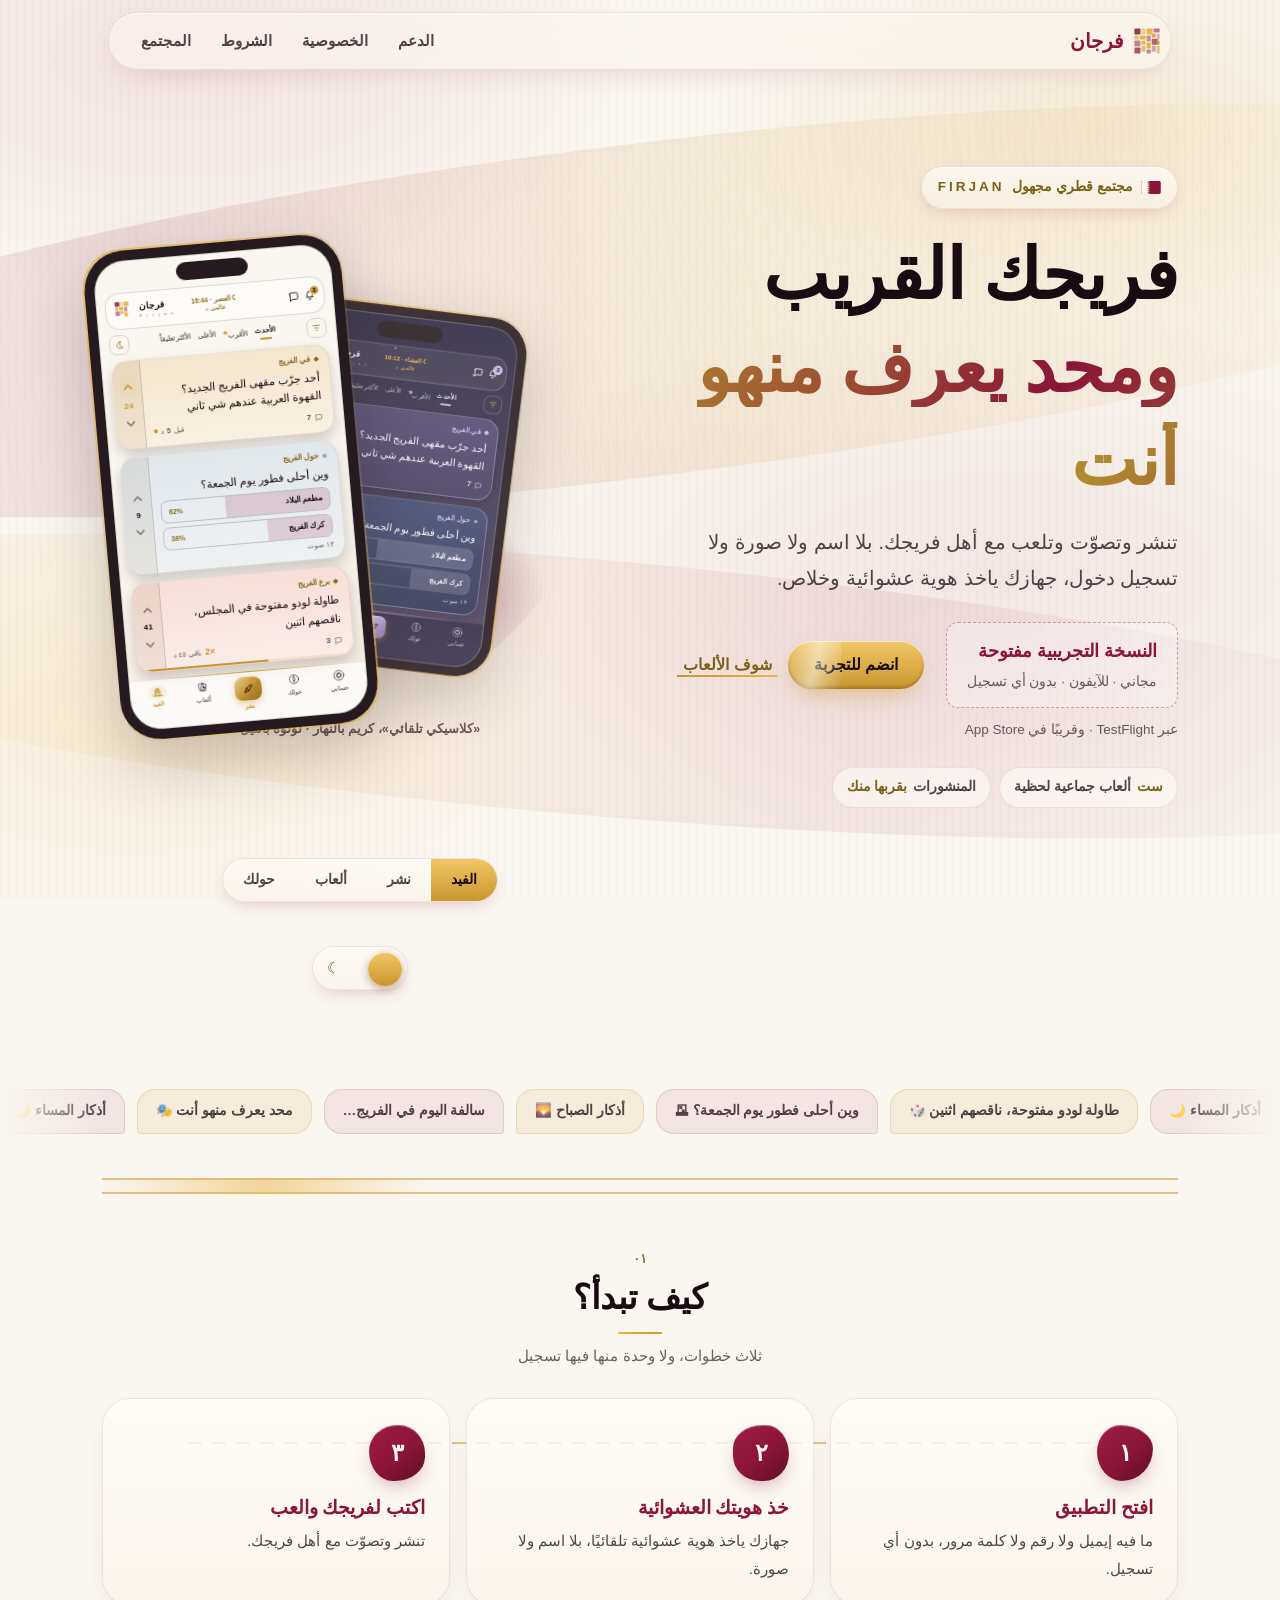
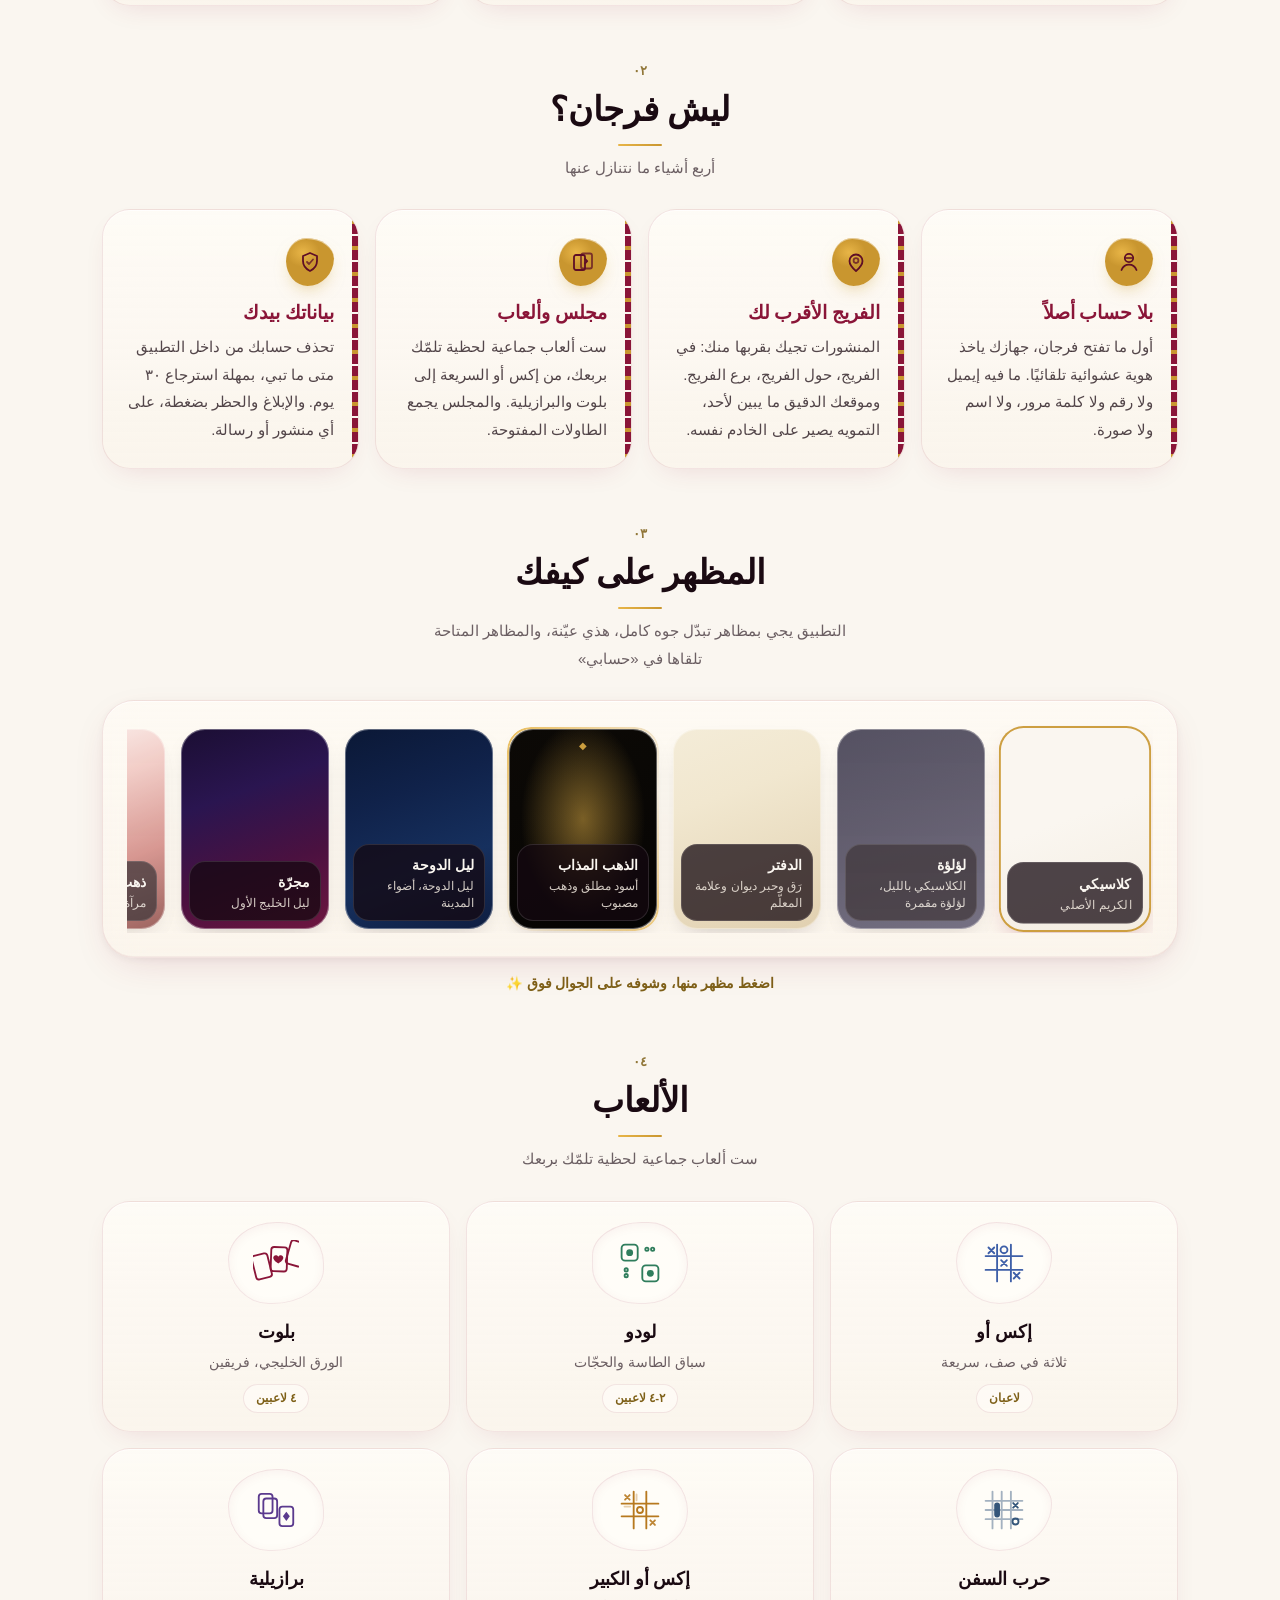
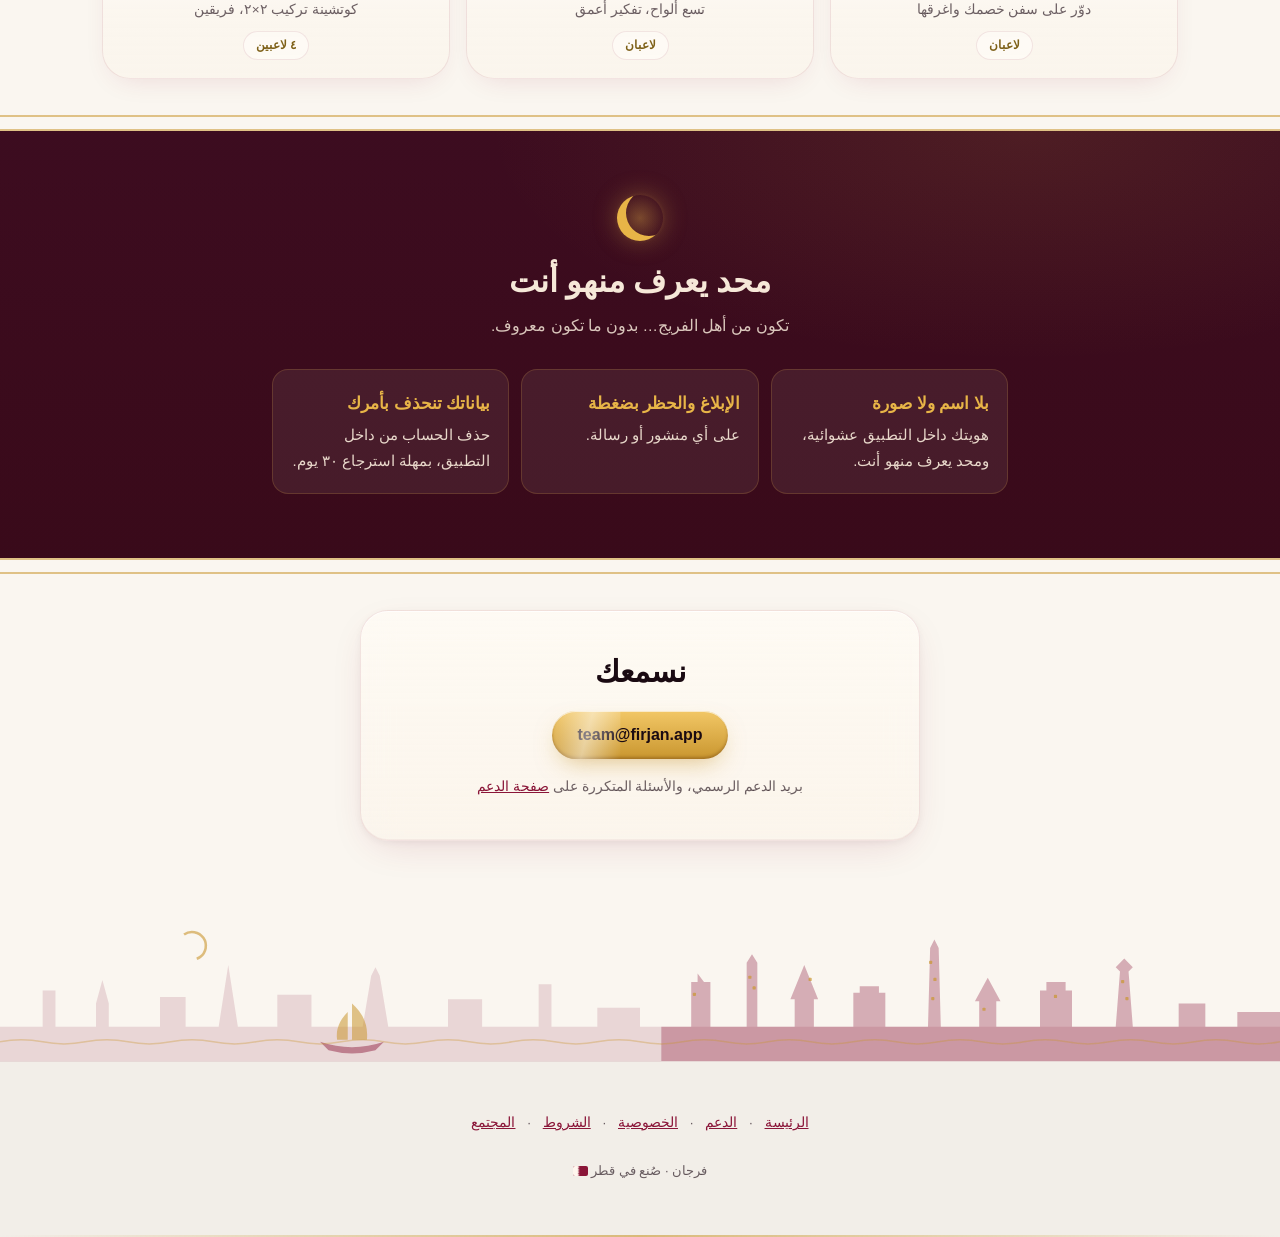
==== commit de010590: "لوحة «ليلة المئة» تُشال من الرئيسية" ====
--- a/index.html
+++ b/index.html
@@ -1496,16 +1496,6 @@
       </p>
 
       <p class="beta-note">عبر <span lang="en">TestFlight</span> · وقريبًا في <span lang="en">App Store</span></p>
-
-      <!-- «ليلة المئة» — لوحة المناسبة: تظهر أيام احتفال المئة وتُشال بعدها.
-           ليليةٌ عمداً على الوجهين — لون المناسبة لا لون الصفحة. -->
-      <a href="100.html" style="display:flex;align-items:center;justify-content:space-between;gap:12px;text-decoration:none;margin-top:16px;border-radius:16px;background:linear-gradient(135deg,#4A1028,#8A1538);border:1px solid rgba(232,181,71,.45);padding:14px 18px">
-        <span>
-          <span style="display:block;color:#FFD36B;font-size:17px;font-weight:800">✦ فرجان يكمل 100 يوم</span>
-          <span style="display:block;color:rgba(245,235,224,.75);font-size:13px;margin-top:4px">ليلة المئة — ادخل شوف احتفال الفريج</span>
-        </span>
-        <span style="color:#FFE694;font-size:26px;font-weight:800;font-variant-numeric:tabular-nums">100</span>
-      </a>
 
       <div class="hero-chips">
         <span><b>ست</b> ألعاب جماعية لحظية</span>
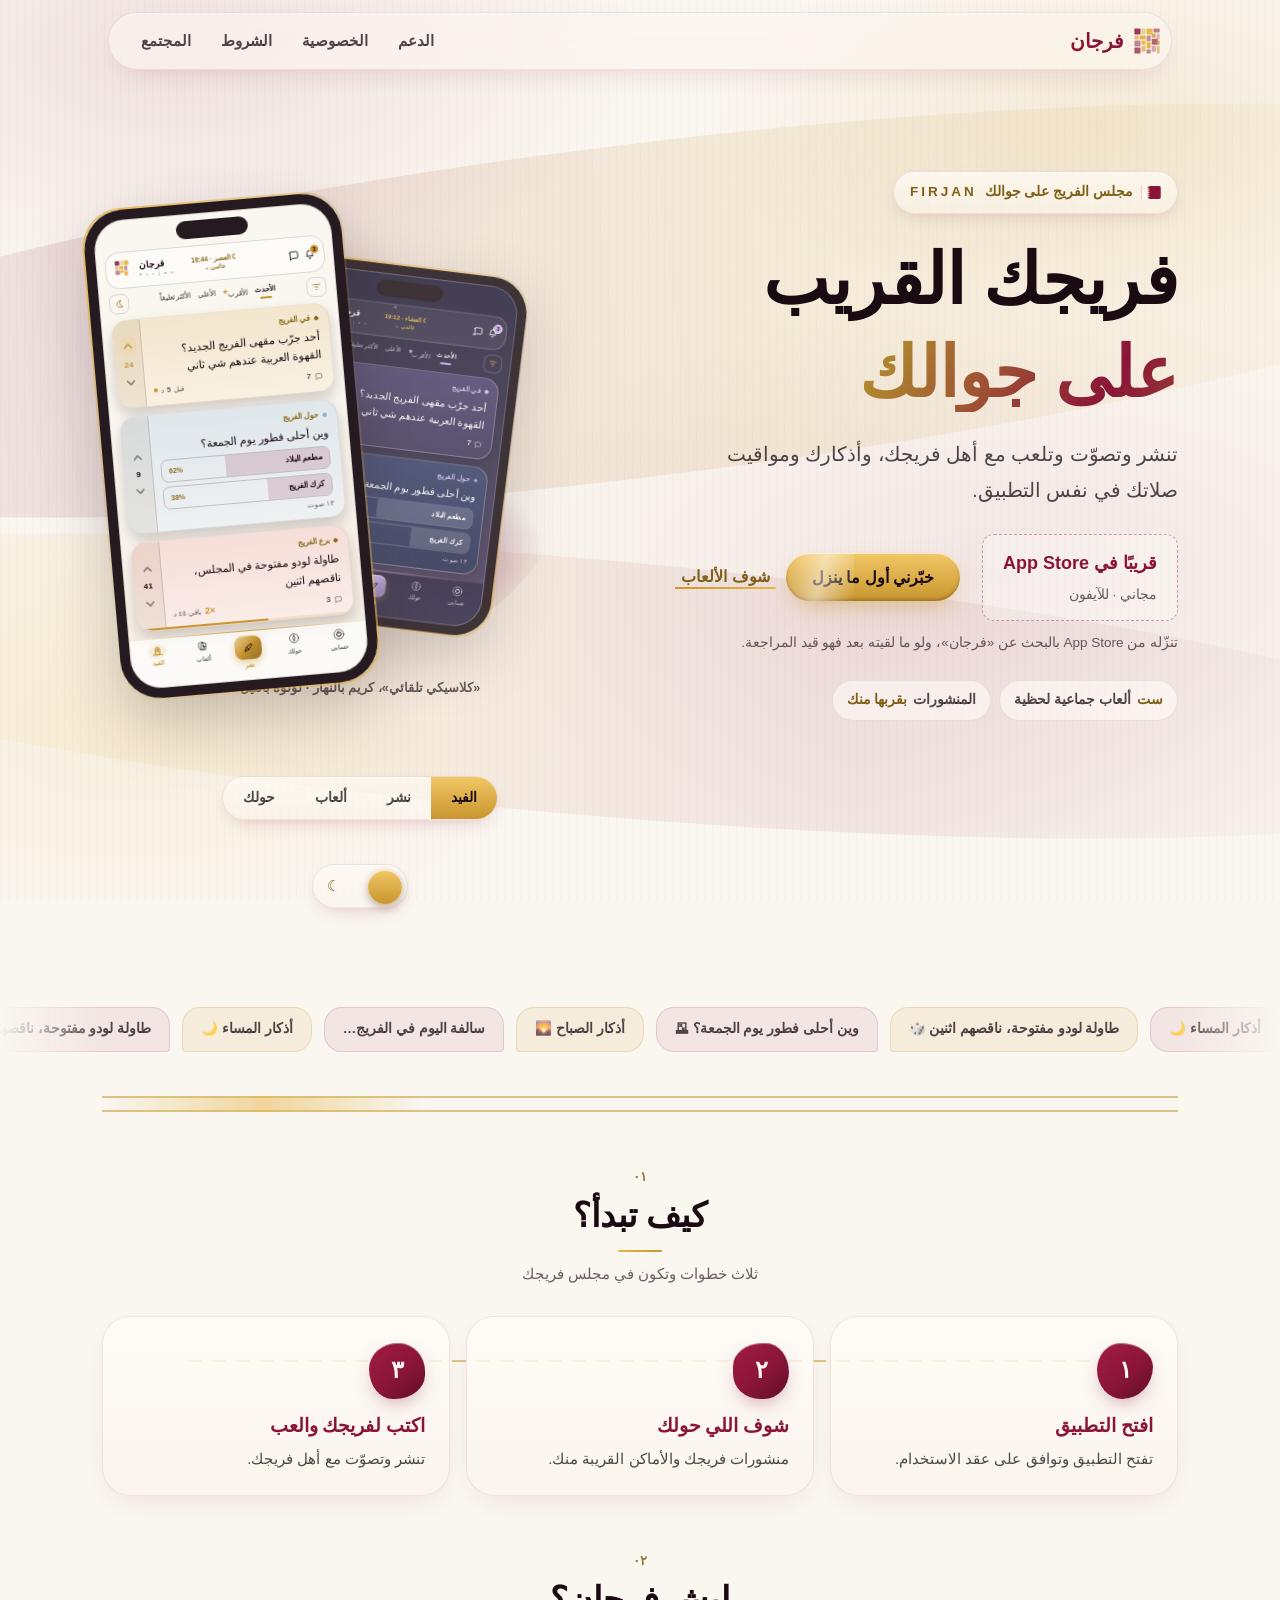
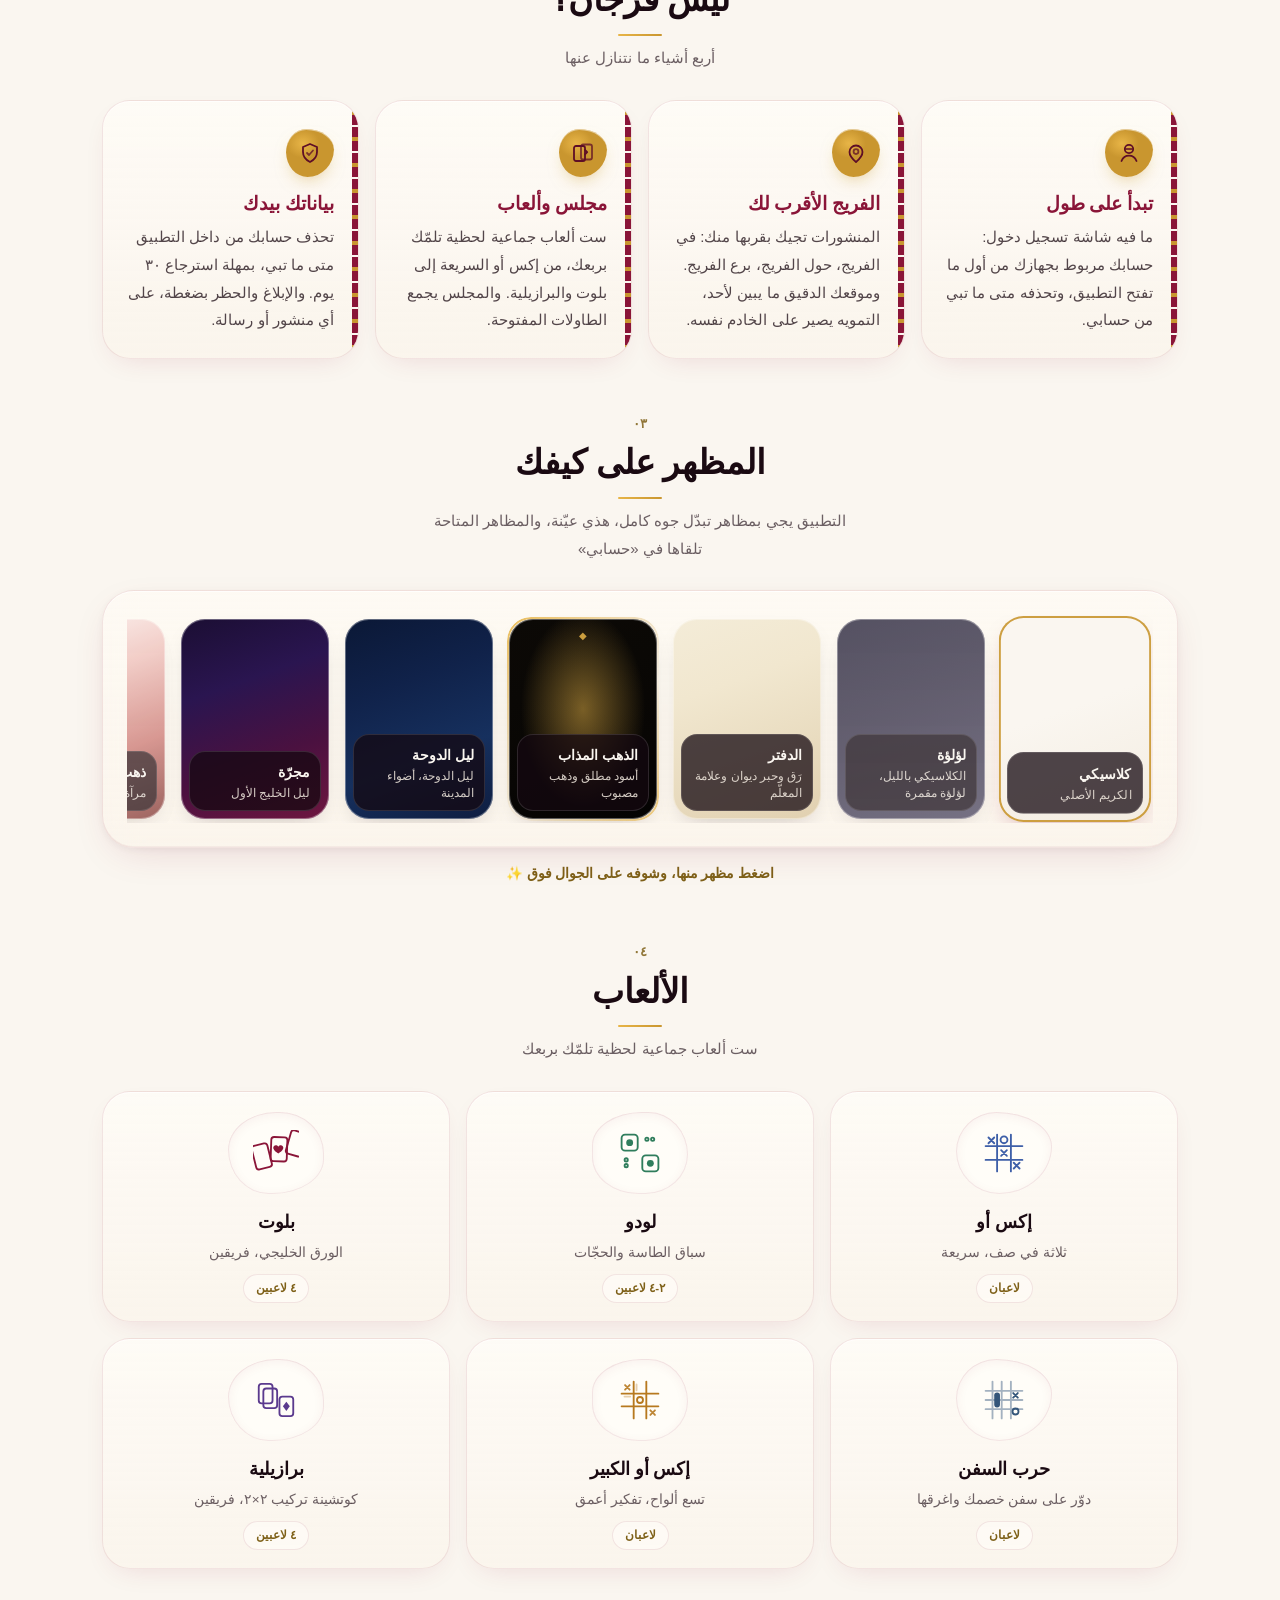
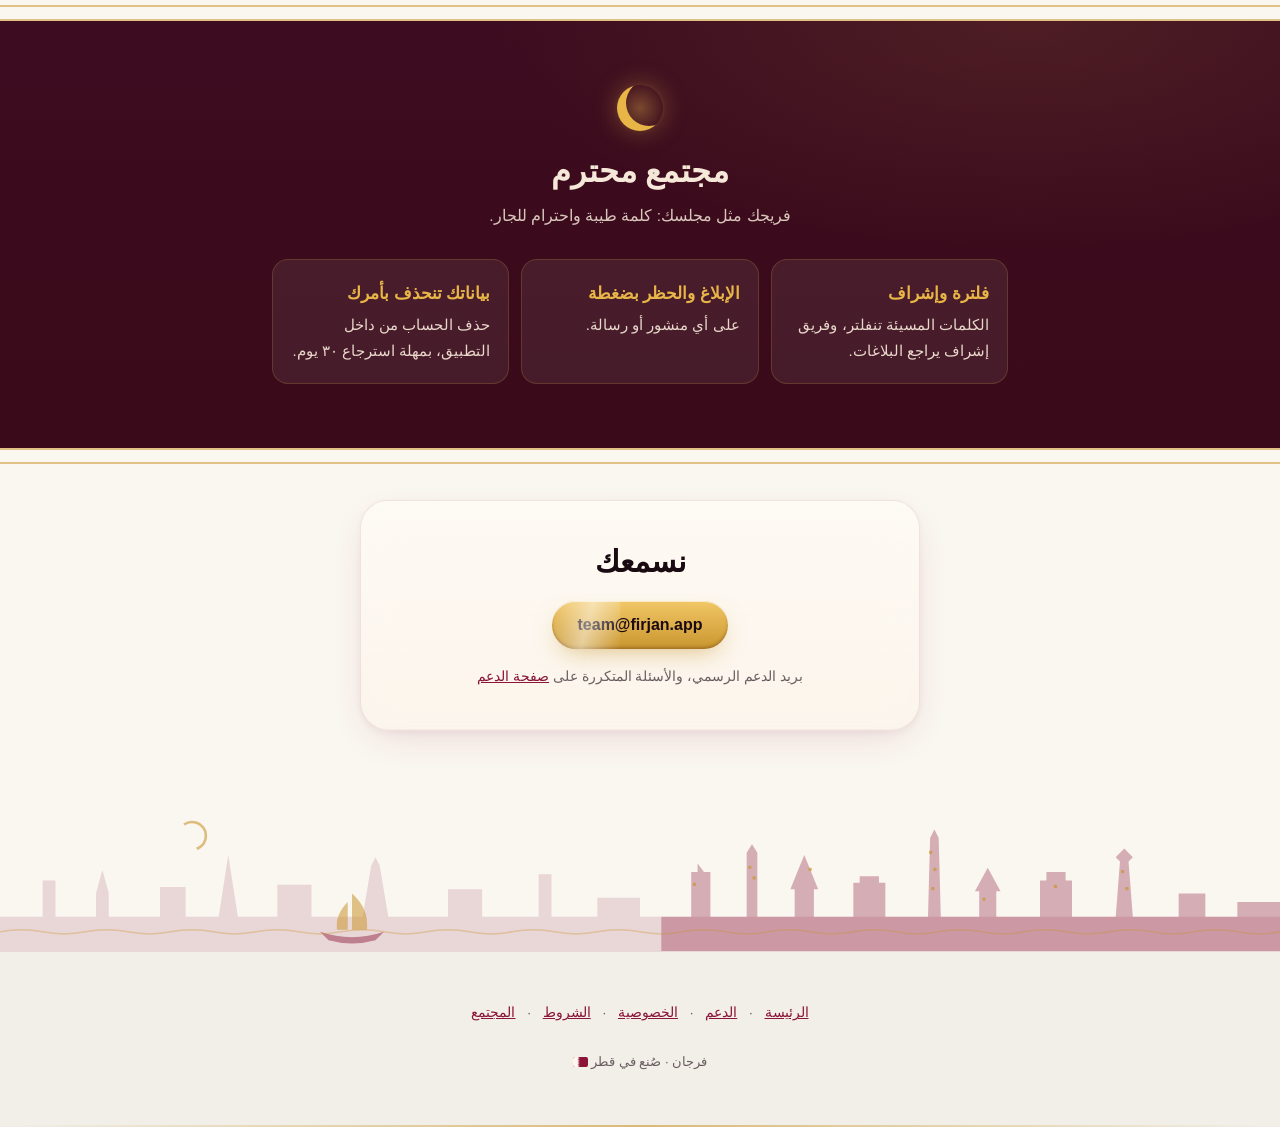
==== commit 43ea220c: "نشر موقع فرجان — 3c56946" ====
--- a/index.html
+++ b/index.html
@@ -4,9 +4,9 @@
 <meta charset="utf-8">
 <meta name="viewport" content="width=device-width, initial-scale=1, viewport-fit=cover">
 <title>فرجان · فريجك القريب</title>
-<meta name="description" content="فرجان، مجتمع قطري مجهول: بلا اسم ولا صورة ولا تسجيل دخول. تنشر وتصوّت مع أهل فريجك، وتلعب ألعاب جماعية لحظية مع ربعك. قريبًا في App Store.">
+<meta name="description" content="فرجان، مجلس الفريج على جوالك: تنشر وتصوّت مع أهل فريجك، وتلعب مع ربعك.">
 <meta property="og:title" content="فرجان · فريجك القريب">
-<meta property="og:description" content="مجتمع قطري مجهول، بلا اسم ولا صورة ولا تسجيل دخول.">
+<meta property="og:description" content="مجلس الفريج على جوالك.">
 <meta property="og:url" content="https://firjan.app/">
 <meta name="theme-color" content="#FAF6F0">
 <link rel="icon" href="mark.svg" type="image/svg+xml">
@@ -20,7 +20,7 @@
   "operatingSystem": "iOS",
   "applicationCategory": "SocialNetworkingApplication",
   "inLanguage": "ar",
-  "description": "فرجان — مجتمع قطري مجهول: بلا اسم ولا صورة ولا تسجيل دخول. تنشر وتصوّت مع أهل فريجك، وتلعب ألعاب جماعية لحظية مع ربعك. قريبًا في App Store.",
+  "description": "فرجان، مجلس الفريج على جوالك: تنشر وتصوّت مع أهل فريجك، وتلعب مع ربعك.",
   "offers": { "@type": "Offer", "price": "0", "priceCurrency": "QAR" }
 }
 </script>
@@ -338,7 +338,7 @@
   background-position: center bottom 10px;
 }
 .quiet:hover { color: var(--maroon); }
-.beta-note { margin: 10px 0 0; font-size: 13.5px; color: var(--ink-dim); }
+.store-note { margin: 10px 0 0; font-size: 13.5px; color: var(--ink-dim); }
 
 .hero-chips { display: flex; flex-wrap: wrap; gap: 8px; margin-top: 24px; }
 .hero-chips span {
@@ -641,7 +641,7 @@
   -webkit-mask-image: linear-gradient(90deg, transparent, #000 8%, #000 92%, transparent);
           mask-image: linear-gradient(90deg, transparent, #000 8%, #000 92%, transparent);
 }
-.ticker-row { display: flex; width: max-content; padding: 8px 0; animation: drift 46s linear infinite; }  /* spacing via chip margin so -50% is an exact period */
+.ticker-row { display: flex; width: max-content; padding: 8px 0; animation: drift 78s linear infinite; }  /* spacing via chip margin so -50% is an exact period */
 .ticker:hover .ticker-row { animation-play-state: paused; }
 .tchip {
   flex: none; display: inline-flex; align-items: center; gap: 7px;
@@ -998,14 +998,6 @@
   font-size: 6.8px; font-weight: 700; color: #8A6A1A;
 }
 .nudge svg { width: 8px; height: 8px; stroke: #8A6A1A; fill: none; stroke-width: 1.8; }
-.lockc {
-  display: flex; align-items: center; gap: 4px; width: fit-content;
-  margin-inline-start: auto; margin-bottom: 7px;
-  padding: 3px 9px; border-radius: 999px;
-  border: 1px solid rgba(26,10,18,.14); background: rgba(255,255,255,.55);
-  font-size: 6.8px; color: rgba(26,10,18,.78);
-}
-.lockc svg { width: 8px; height: 8px; stroke: #C9962F; fill: none; stroke-width: 1.8; }
 .cdock {
   display: flex; align-items: center; gap: 2px;
   border-top: 1px solid rgba(26,10,18,.14); padding-top: 6px;
@@ -1037,12 +1029,6 @@
 .nb { background: linear-gradient(160deg, #FAF6F0 0%, #FAF6F0 45%, #F3ECE0 100%); padding: 6px 10px 0; color: #1A0A12; }
 .nb-corners { display: flex; justify-content: space-between; align-items: flex-start; }
 .nb-title b { display: block; font-size: 11px; font-weight: 700; color: #1A0A12; line-height: 1.4; }
-.nb-title i {
-  display: inline-block; font-style: normal; margin-top: 2px;
-  padding: 1px 5px; border-radius: 3px;
-  background: rgba(201,150,47,.18); border: 1px solid rgba(201,150,47,.55);
-  font-size: 5.6px; font-weight: 700; color: #8A6A1A;
-}
 .nb-count { text-align: left; }
 .nb-count b { font-size: 9.5px; font-weight: 600; color: #1A0A12; }
 .nb-count span { font-size: 6px; color: rgba(26,10,18,.62); margin-inline-start: 2px; }
@@ -1250,7 +1236,7 @@
 .gw-m .mt { display: block; font-size: 12px; font-weight: 700; color: #1A0A12; margin-top: 5px;
   font-family: "Noto Naskh Arabic", "Geeza Pro", serif; line-height: 1.5; }
 .gw-m .ms { display: block; font-size: 6.5px; color: rgba(26,10,18,.78); line-height: 1.6; }
-.gw-m .beta {
+.gw-m .fb {
   display: inline-flex; align-items: center; gap: 3px;
   margin-top: 5px; padding: 2.5px 8px; border-radius: 999px;
   border: 1px solid rgba(201,150,47,.5); background: rgba(201,150,47,.14);
@@ -1423,7 +1409,7 @@
   }
   html { scroll-behavior: auto; }
   .ticker-row { animation: none; width: auto; flex-wrap: wrap; justify-content: center; }
-  .ticker-row .tchip:nth-child(n+7) { display: none; }   /* hide the loop duplicates in the static cloud */
+  .ticker-row .tchip:nth-child(n+6) { display: none; }   /* hide the loop duplicates in the static cloud */
   .ticker { -webkit-mask-image: none; mask-image: none; }
   .sadu::after { display: none; }
 }
@@ -1440,17 +1426,17 @@
 
 <header class="topbar">
   <div class="topbar-in">
-    <a class="name" href="index.html" aria-current="page">
+    <a class="name" href="/" aria-current="page">
       <svg class="mark" viewBox="0 0 60 60" aria-hidden="true">
         <rect x="3" y="3" width="13" height="13" rx="2" fill="#8A1538" opacity=".85"/><rect x="18" y="3" width="9" height="13" rx="2" fill="#C9962F" opacity=".40"/><rect x="29" y="3" width="13" height="13" rx="2" fill="#E8B547" opacity=".95"/><rect x="44" y="3" width="13" height="9" rx="2" fill="#8A1538" opacity=".55"/><rect x="3" y="18" width="9" height="9" rx="2" fill="#C9962F" opacity=".60"/><rect x="14" y="18" width="13" height="9" rx="2" fill="#E8B547"/><rect x="29" y="18" width="9" height="13" rx="2" fill="#8A1538" opacity=".45"/><rect x="40" y="14" width="9" height="9" rx="2" fill="#C9962F" opacity=".75"/><rect x="51" y="14" width="6" height="13" rx="2" fill="#8A1538" opacity=".30"/><rect x="3" y="29" width="13" height="13" rx="2" fill="#8A1538" opacity=".50"/><rect x="18" y="29" width="9" height="9" rx="2" fill="#E8B547" opacity=".90"/><rect x="40" y="25" width="13" height="13" rx="2" fill="#8A1538" opacity=".65"/><rect x="18" y="40" width="9" height="13" rx="2" fill="#C9962F" opacity=".55"/><rect x="29" y="33" width="9" height="13" rx="2" fill="#E8B547"/><rect x="40" y="40" width="9" height="13" rx="2" fill="#8A1538" opacity=".35"/><rect x="51" y="29" width="6" height="9" rx="2" fill="#C9962F" opacity=".85"/><rect x="3" y="44" width="13" height="13" rx="2" fill="#8A1538" opacity=".70"/><rect x="29" y="48" width="9" height="9" rx="2" fill="#8A1538" opacity=".50"/><rect x="51" y="40" width="6" height="17" rx="2" fill="#C9962F" opacity=".55"/>
       </svg>
       فرجان
     </a>
     <nav aria-label="أقسام الموقع">
-      <a href="support.html">الدعم</a>
-      <a href="privacy.html">الخصوصية</a>
-      <a href="terms.html">الشروط</a>
-      <a href="community.html">المجتمع</a>
+      <a href="/support">الدعم</a>
+      <a href="/privacy">الخصوصية</a>
+      <a href="/terms">الشروط</a>
+      <a href="/community">المجتمع</a>
     </nav>
   </div>
 </header>
@@ -1484,18 +1470,26 @@
           <rect width="30" height="20" fill="#8A1538"/>
           <path d="M0 0h9l4.5 1.1L9 2.2l4.5 1.1L9 4.4l4.5 1.1L9 5.6l4.5 1.1L9 7.8l4.5 1.1L9 8.9l4.5 1.1L9 11.1l4.5 1.1L9 12.2l4.5 1.1L9 14.4l4.5 1.1L9 15.6l4.5 1.1L9 17.8l4.5 1.1L9 20H0z" fill="#FFF6EE"/>
         </svg>
-        مجتمع قطري مجهول <span lang="en" style="letter-spacing:3px">FIRJAN</span></p>
-      <h1>فريجك القريب <br><span class="accent">ومحد يعرف منهو أنت</span></h1>
-      <p class="lede">تنشر وتصوّت وتلعب مع أهل فريجك. بلا اسم ولا صورة ولا تسجيل دخول، جهازك ياخذ هوية عشوائية وخلاص.</p>
-
-      <!-- stitched tag (not a control) + the jewel anchor (the raised species) -->
+        مجلس الفريج على جوالك <span lang="en" style="letter-spacing:3px">FIRJAN</span></p>
+      <h1>فريجك القريب <br><span class="accent">على جوالك</span></h1>
+      <p class="lede">تنشر وتصوّت وتلعب مع أهل فريجك، وأذكارك ومواقيت صلاتك في نفس التطبيق.</p>
+
+      <!-- stitched tag (not a control) + the jewel anchor (the raised species).
+           قبل النزول: لا رابط بيتا ولا رابط متجر — صفحة المتجر ما تفتح
+           قبل النزول — فالجوهرة بريدٌ يطلب خبر النزول، نفس وعد web/support.html.
+           «App Store» في الوسم داخل bdi بـlang="en" لا span: قاعدة .store-tag span
+           تصغّر أي span داخله.
+           يوم النزول: الجوهرة ← https://apps.apple.com/app/id6779431772 (ASC_APP_ID
+           في src/app/update-gate.tsx) ونصُّها ← «نزّله من App Store»، ويصير «قريبًا في»
+           ← «متوفر على» في الوسم،
+           ويسقط السطر اللي تحت. -->
       <p style="margin:0; display:flex; align-items:center; flex-wrap:wrap; gap:10px">
-        <span class="store-tag"><b>النسخة التجريبية مفتوحة</b><span>مجاني · للآيفون · بدون أي تسجيل</span></span>
-        <a class="jewel" href="https://testflight.apple.com/join/yKFeJxW3" rel="noopener">انضم للتجربة</a>
+        <span class="store-tag"><b>قريبًا في <bdi lang="en">App&nbsp;Store</bdi></b><span>مجاني · للآيفون</span></span>
+        <a class="jewel" href="mailto:team@firjan.app">خبّرني أول ما ينزل</a>
         <a class="quiet" href="#games">شوف الألعاب</a>
       </p>
 
-      <p class="beta-note">عبر <span lang="en">TestFlight</span> · وقريبًا في <span lang="en">App Store</span></p>
+      <p class="store-note">تنزّله من <span lang="en">App&nbsp;Store</span> بالبحث عن «فرجان»، ولو ما لقيته بعد فهو قيد المراجعة.</p>
 
       <div class="hero-chips">
         <span><b>ست</b> ألعاب جماعية لحظية</span>
@@ -1677,7 +1671,6 @@
                   <div class="ck"><span class="ckr"><i></i>في الفريج</span><span class="ckl">الحين</span></div>
                   <p class="ph">وش في بالك؟</p>
                   <span class="nudge"><svg viewBox="0 0 24 24"><path d="M12 21s-6.5-5.4-6.5-10a6.5 6.5 0 0 1 13 0c0 4.6-6.5 10-6.5 10z"/><circle cx="12" cy="10.6" r="2.4"/></svg>فعّل الموقع، منشورك يوصل فريجك</span>
-                  <span class="lockc"><svg viewBox="0 0 24 24"><path d="M4 7h4l8 10h4M4 17h4l2.2-2.7M13.8 9.8 16 7h4M17 4.5 20 7l-3 2.5M17 14.5 20 17l-3 2.5"/></svg>لونك عشوائي، اختياره بلس<svg viewBox="0 0 24 24"><rect x="6" y="10.5" width="12" height="9" rx="2"/><path d="M8.5 10.5V8a3.5 3.5 0 0 1 7 0v2.5"/></svg></span>
                   <div class="cdock">
                     <span class="dk"><svg viewBox="0 0 24 24"><circle cx="12" cy="12" r="8.5"/><circle cx="9" cy="10" r="1.2"/><circle cx="14" cy="8.5" r="1.2"/><circle cx="15.5" cy="13" r="1.2"/><path d="M12 20.5c-1.5-1.5-.5-3 1-3h2a3 3 0 0 0 0-6"/></svg></span>
                     <span class="dk"><svg viewBox="0 0 24 24"><path d="M12 21s-6.5-5.4-6.5-10a6.5 6.5 0 0 1 13 0c0 4.6-6.5 10-6.5 10z"/><circle cx="12" cy="10.6" r="2.4"/></svg></span>
@@ -1787,7 +1780,7 @@
                 <div class="gw-peek">↑ حرب السفن</div>
               </div>
 
-              <!-- المجلس — page 7: medallion, beta, دلة اليوم, live rooms -->
+              <!-- المجلس — page 7: medallion, feedback line, دلة اليوم, live rooms -->
               <div class="gw gw-m">
                 <i class="dots"><label for="w-xo"></label><label for="w-ludo"></label><label for="w-baloot"></label><b></b><b></b><b></b><b class="a"></b></i>
                 <div class="backpeek">↓ برازيلية</div>
@@ -1803,7 +1796,7 @@
                 </i></div>
                 <b class="mt">ألعاب فرجان</b>
                 <span class="ms">المجلس مفتوح، العب ضد البوت أو عزم ربعك</span>
-                <span class="beta"><svg width="7" height="7" viewBox="0 0 24 24" fill="none" stroke="#8A6A1A" stroke-width="2"><path d="M10 3v6l-5 9a2 2 0 0 0 1.8 3h10.4a2 2 0 0 0 1.8-3l-5-9V3M8.5 3h7"/></svg>الألعاب قيد التجربة، نطوّرها، وملاحظاتك تهمّنا</span>
+                <span class="fb">الألعاب نطوّرها، وملاحظاتك تهمّنا</span>
                 <div class="dalla">
                   <span class="ic"><svg viewBox="0 0 24 24"><path d="M5 9h11v6a5 5 0 0 1-10 0zM16 10h2.5a2.5 2.5 0 0 1 0 5H16M7 20h8"/></svg></span>
                   <span><b>دلة اليوم: العب ٣ ألعاب</b>
@@ -1837,7 +1830,7 @@
             <div class="scr-nearby-v">
               <div class="nb">
                 <div class="nb-corners">
-                  <span class="nb-title"><b>حولك</b><i>قيد التجربة</i></span>
+                  <span class="nb-title"><b>حولك</b></span>
                   <span class="nb-count"><b lang="en">6</b><span>أماكن</span>
                     <svg viewBox="0 0 60 60"><rect x="3" y="3" width="13" height="13" rx="2" fill="#8A1538" opacity=".85"/><rect x="18" y="3" width="9" height="13" rx="2" fill="#C9962F" opacity=".40"/><rect x="29" y="3" width="13" height="13" rx="2" fill="#E8B547" opacity=".95"/><rect x="3" y="18" width="9" height="9" rx="2" fill="#C9962F" opacity=".60"/><rect x="14" y="18" width="13" height="9" rx="2" fill="#E8B547"/><rect x="29" y="18" width="9" height="13" rx="2" fill="#8A1538" opacity=".45"/><rect x="3" y="29" width="13" height="13" rx="2" fill="#8A1538" opacity=".50"/><rect x="18" y="29" width="9" height="9" rx="2" fill="#E8B547" opacity=".90"/><rect x="29" y="33" width="9" height="13" rx="2" fill="#E8B547"/></svg>
                   </span>
@@ -1933,13 +1926,21 @@
     <span class="tchip">وين أحلى فطور يوم الجمعة؟ 🗳</span>
     <span class="tchip">أذكار الصباح 🌄</span>
     <span class="tchip">سالفة اليوم في الفريج…</span>
-    <span class="tchip">محد يعرف منهو أنت 🎭</span>
     <span class="tchip">أذكار المساء 🌙</span>
     <span class="tchip">طاولة لودو مفتوحة، ناقصهم اثنين 🎲</span>
     <span class="tchip">وين أحلى فطور يوم الجمعة؟ 🗳</span>
     <span class="tchip">أذكار الصباح 🌄</span>
     <span class="tchip">سالفة اليوم في الفريج…</span>
-    <span class="tchip">محد يعرف منهو أنت 🎭</span>
+    <span class="tchip">أذكار المساء 🌙</span>
+    <span class="tchip">طاولة لودو مفتوحة، ناقصهم اثنين 🎲</span>
+    <span class="tchip">وين أحلى فطور يوم الجمعة؟ 🗳</span>
+    <span class="tchip">أذكار الصباح 🌄</span>
+    <span class="tchip">سالفة اليوم في الفريج…</span>
+    <span class="tchip">أذكار المساء 🌙</span>
+    <span class="tchip">طاولة لودو مفتوحة، ناقصهم اثنين 🎲</span>
+    <span class="tchip">وين أحلى فطور يوم الجمعة؟ 🗳</span>
+    <span class="tchip">أذكار الصباح 🌄</span>
+    <span class="tchip">سالفة اليوم في الفريج…</span>
   </div>
 </div>
 
@@ -1951,18 +1952,18 @@
   <section>
     <div class="sec-head">
       <h2 data-n="٠١">كيف تبدأ؟</h2>
-      <p>ثلاث خطوات، ولا وحدة منها فيها تسجيل</p>
+      <p>ثلاث خطوات وتكون في مجلس فريجك</p>
     </div>
     <div class="steps">
       <div class="step pane">
         <span class="stepnum">١</span>
         <h3>افتح التطبيق</h3>
-        <p>ما فيه إيميل ولا رقم ولا كلمة مرور، بدون أي تسجيل.</p>
+        <p>تفتح التطبيق وتوافق على عقد الاستخدام.</p>
       </div>
       <div class="step pane">
         <span class="stepnum">٢</span>
-        <h3>خذ هويتك العشوائية</h3>
-        <p>جهازك ياخذ هوية عشوائية تلقائيًا، بلا اسم ولا صورة.</p>
+        <h3>شوف اللي حولك</h3>
+        <p>منشورات فريجك والأماكن القريبة منك.</p>
       </div>
       <div class="step pane">
         <span class="stepnum">٣</span>
@@ -1984,8 +1985,8 @@
         <div class="drop" aria-hidden="true">
           <svg viewBox="0 0 24 24" fill="none" stroke="currentColor" stroke-width="1.8" stroke-linecap="round" stroke-linejoin="round"><circle cx="12" cy="8" r="4.2"/><path d="M4.5 20c1.4-3.6 4.2-5.4 7.5-5.4s6.1 1.8 7.5 5.4"/><path class="g" d="M9 8h6"/></svg>
         </div>
-        <h3>بلا حساب أصلاً</h3>
-        <p>أول ما تفتح فرجان، جهازك ياخذ هوية عشوائية تلقائيًا. ما فيه إيميل ولا رقم ولا كلمة مرور، ولا اسم ولا صورة.</p>
+        <h3>تبدأ على طول</h3>
+        <p>ما فيه شاشة تسجيل دخول: حسابك مربوط بجهازك من أول ما تفتح التطبيق، وتحذفه متى ما تبي من حسابي.</p>
       </div>
       <div class="pillar pane">
         <i class="warp" aria-hidden="true"></i>
@@ -2113,10 +2114,10 @@
 <section class="night-band">
   <div class="inner">
     <span class="crescent" aria-hidden="true"></span>
-    <h2>محد يعرف منهو أنت</h2>
-    <p>تكون من أهل الفريج… بدون ما تكون معروف.</p>
+    <h2>مجتمع محترم</h2>
+    <p>فريجك مثل مجلسك: كلمة طيبة واحترام للجار.</p>
     <div class="creed">
-      <div><b>بلا اسم ولا صورة</b><span>هويتك داخل التطبيق عشوائية، ومحد يعرف منهو أنت.</span></div>
+      <div><b>فلترة وإشراف</b><span>الكلمات المسيئة تنفلتر، وفريق إشراف يراجع البلاغات.</span></div>
       <div><b>الإبلاغ والحظر بضغطة</b><span>على أي منشور أو رسالة.</span></div>
       <div><b>بياناتك تنحذف بأمرك</b><span>حذف الحساب من داخل التطبيق، بمهلة استرجاع ٣٠ يوم.</span></div>
     </div>
@@ -2128,7 +2129,7 @@
   <section class="contact glass">
     <h2>نسمعك</h2>
     <a class="jewel" href="mailto:team@firjan.app" style="margin-inline-start:0">team@firjan.app</a>
-    <p class="note">بريد الدعم الرسمي، والأسئلة المتكررة على <a href="support.html">صفحة الدعم</a></p>
+    <p class="note">بريد الدعم الرسمي، والأسئلة المتكررة على <a href="/support">صفحة الدعم</a></p>
   </section>
 </div>
 </main>
@@ -2160,7 +2161,7 @@
 
 <footer>
   <div class="wrap">
-    <p><a href="index.html">الرئيسة</a> · <a href="support.html">الدعم</a> · <a href="privacy.html">الخصوصية</a> · <a href="terms.html">الشروط</a> · <a href="community.html">المجتمع</a></p>
+    <p><a href="/">الرئيسة</a> · <a href="/support">الدعم</a> · <a href="/privacy">الخصوصية</a> · <a href="/terms">الشروط</a> · <a href="/community">المجتمع</a></p>
     <p class="made">فرجان · صُنع في قطر
       <svg width="15" height="10" viewBox="0 0 30 20" aria-hidden="true" style="border-radius:2px; vertical-align:-1px">
         <rect width="30" height="20" fill="#8A1538"/>
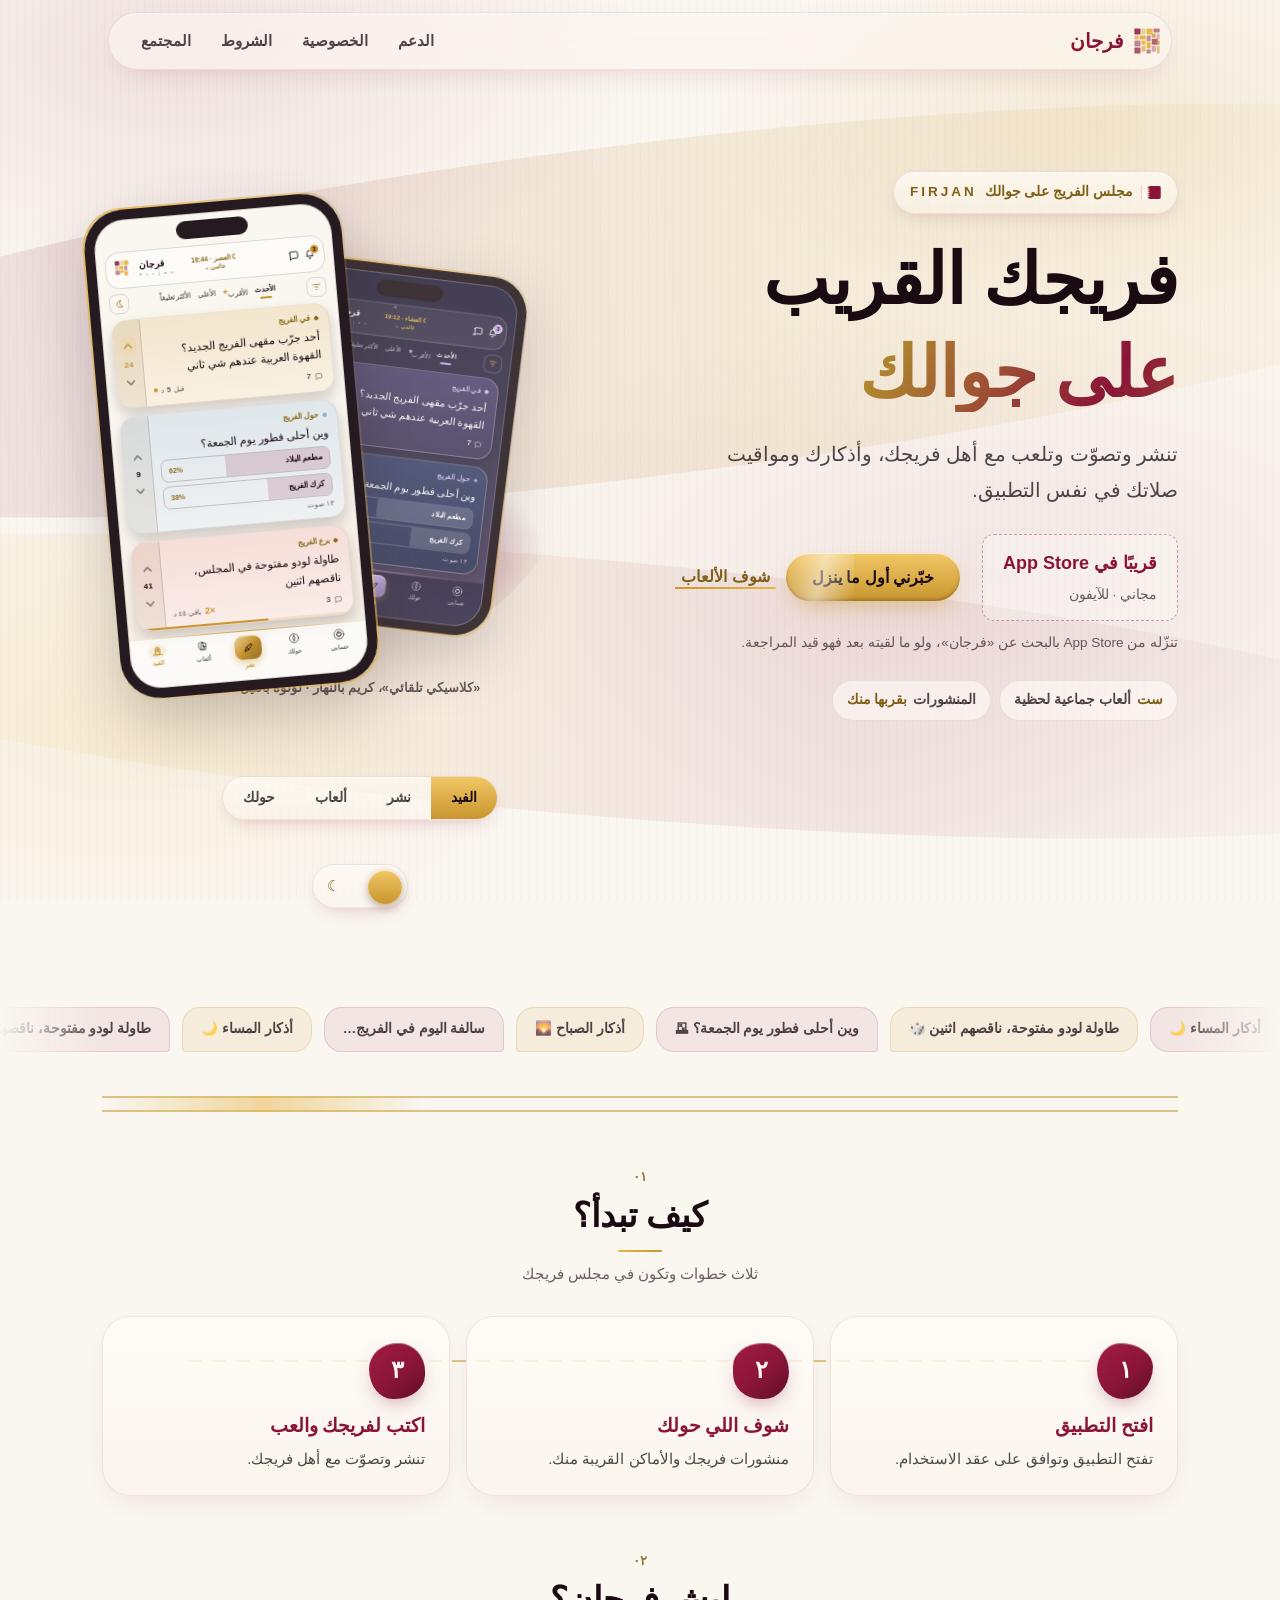
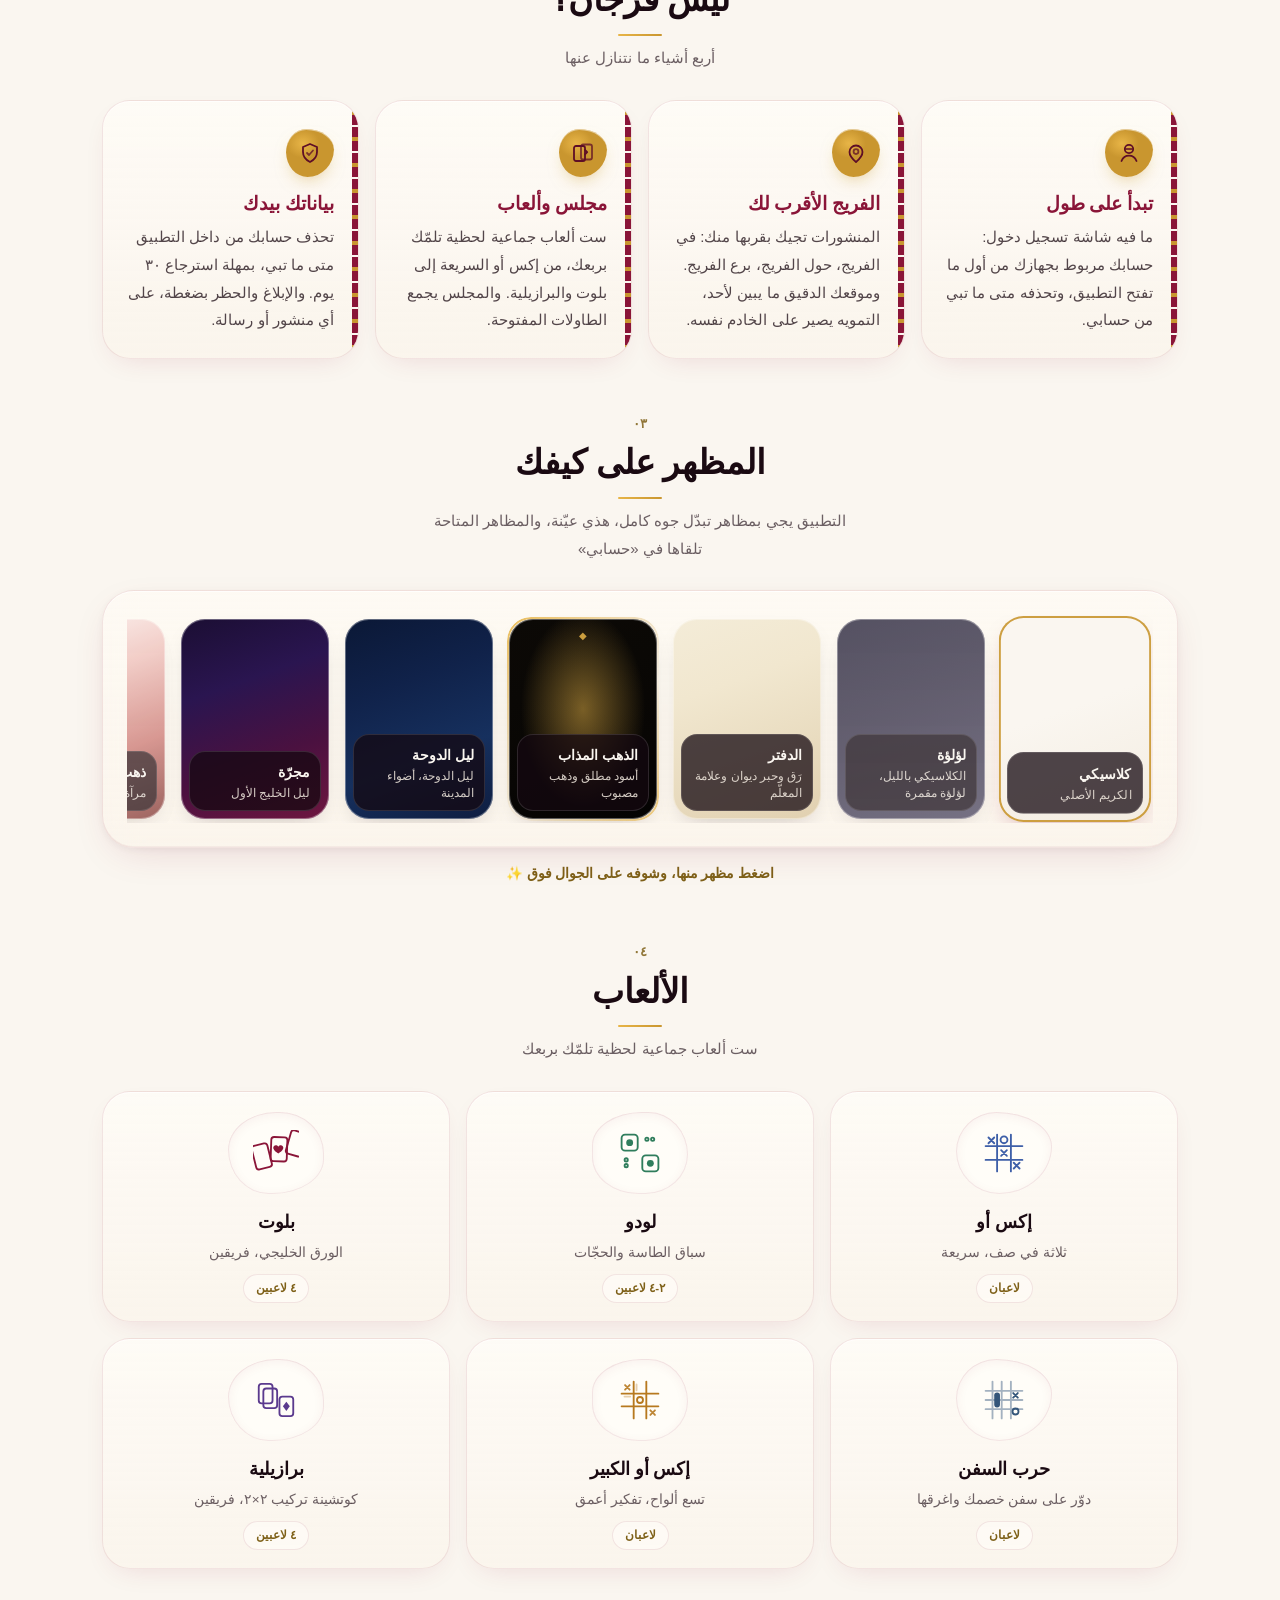
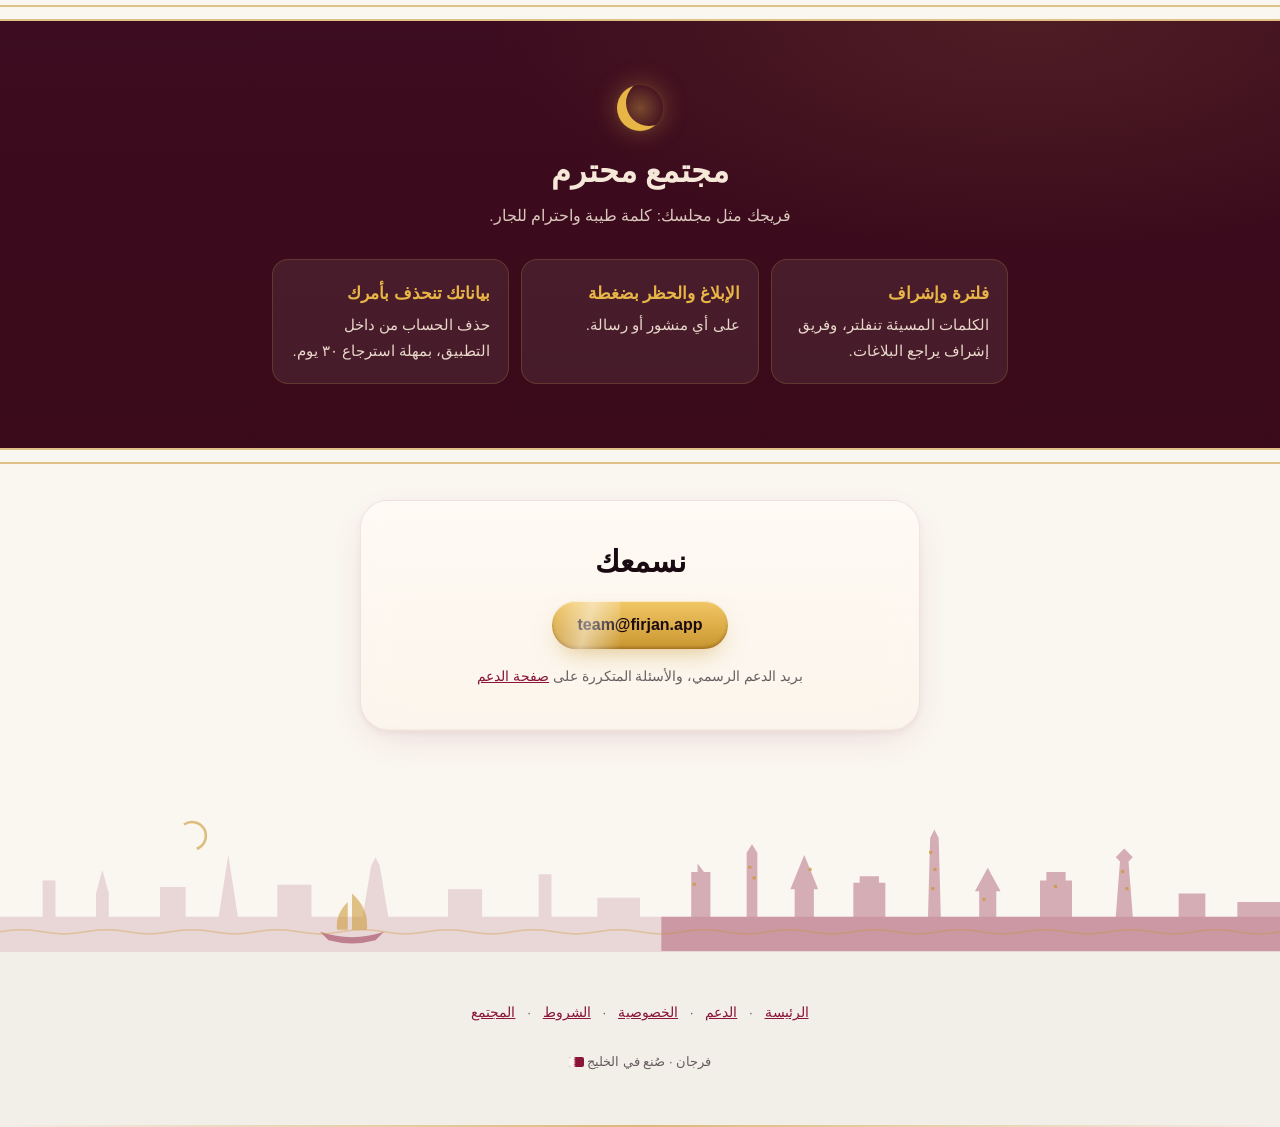
==== commit 22a6a00e: "نشر موقع فرجان — 47cb9c1" ====
--- a/index.html
+++ b/index.html
@@ -2162,7 +2162,7 @@
 <footer>
   <div class="wrap">
     <p><a href="/">الرئيسة</a> · <a href="/support">الدعم</a> · <a href="/privacy">الخصوصية</a> · <a href="/terms">الشروط</a> · <a href="/community">المجتمع</a></p>
-    <p class="made">فرجان · صُنع في قطر
+    <p class="made">فرجان · صُنع في الخليج
       <svg width="15" height="10" viewBox="0 0 30 20" aria-hidden="true" style="border-radius:2px; vertical-align:-1px">
         <rect width="30" height="20" fill="#8A1538"/>
         <path d="M0 0h9l4.5 1.1L9 2.2l4.5 1.1L9 4.4l4.5 1.1L9 5.6l4.5 1.1L9 7.8l4.5 1.1L9 8.9l4.5 1.1L9 11.1l4.5 1.1L9 12.2l4.5 1.1L9 14.4l4.5 1.1L9 15.6l4.5 1.1L9 17.8l4.5 1.1L9 20H0z" fill="#FFF6EE"/>
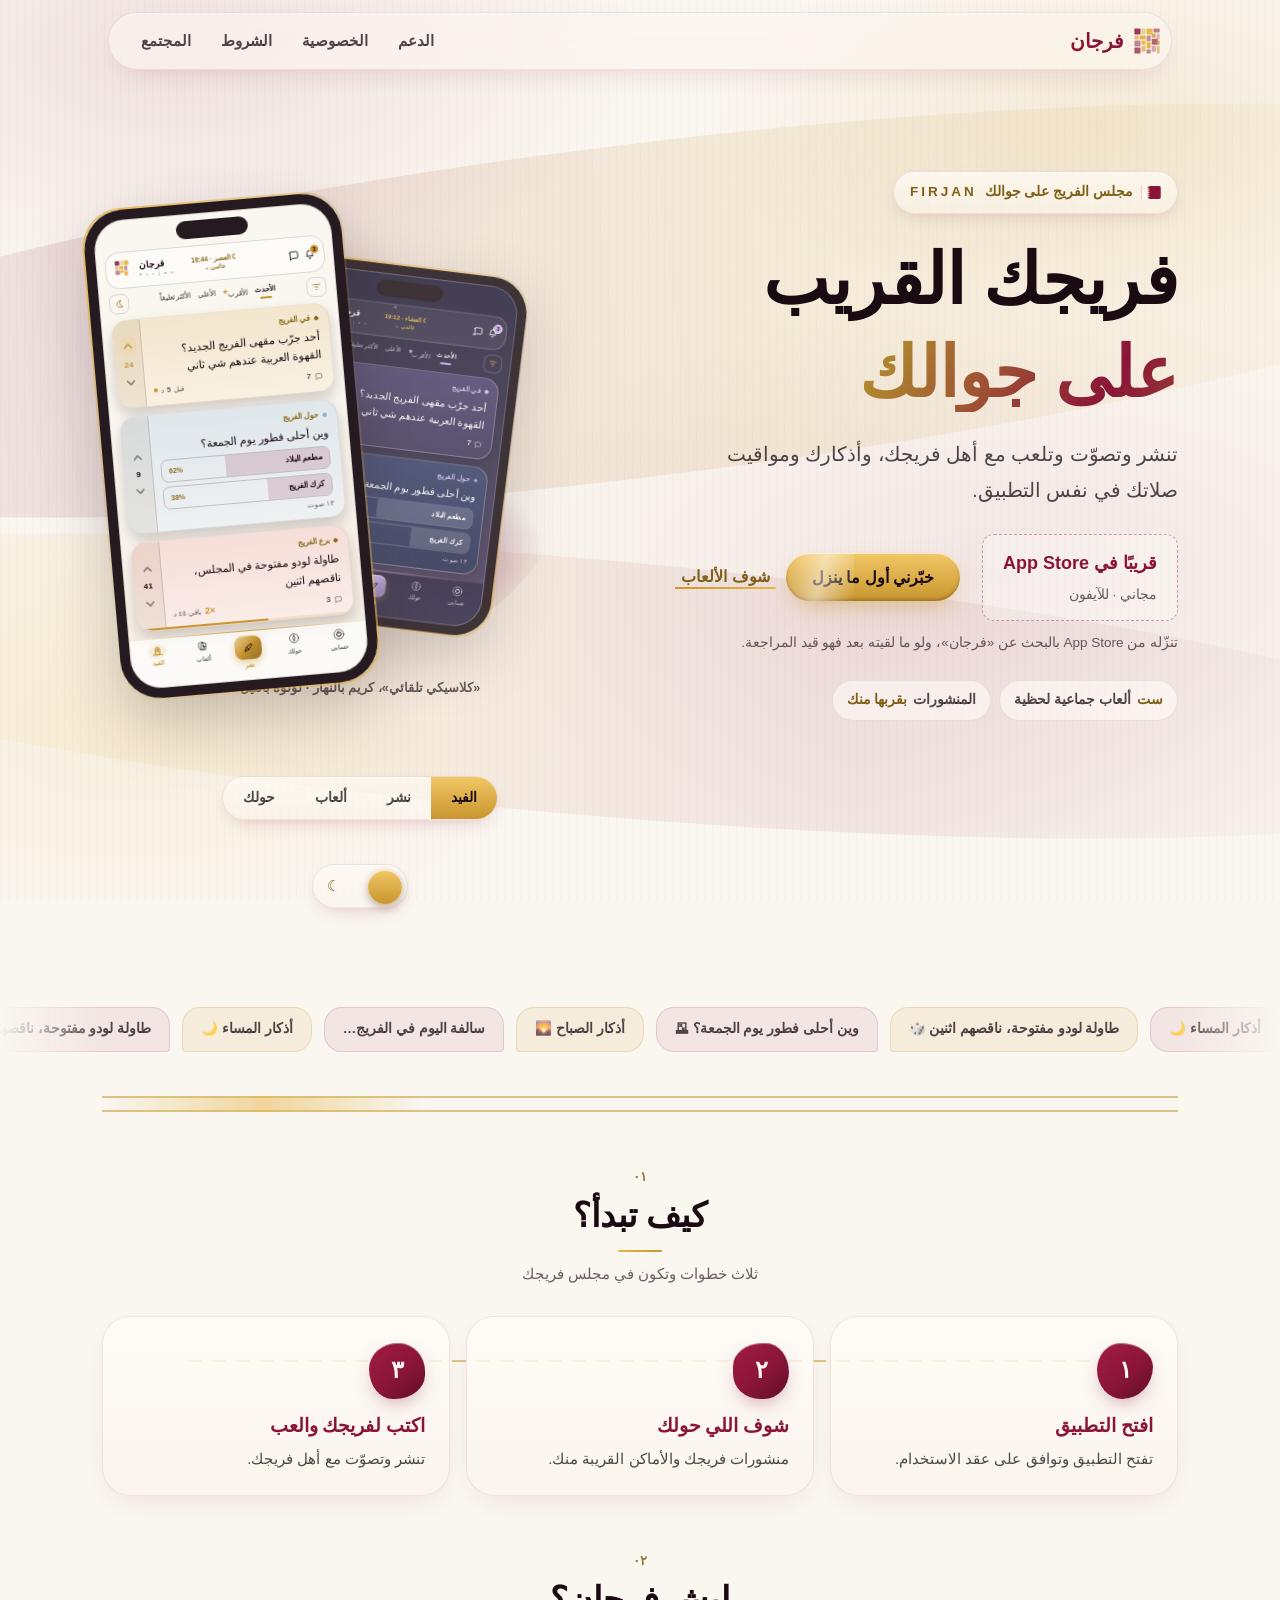
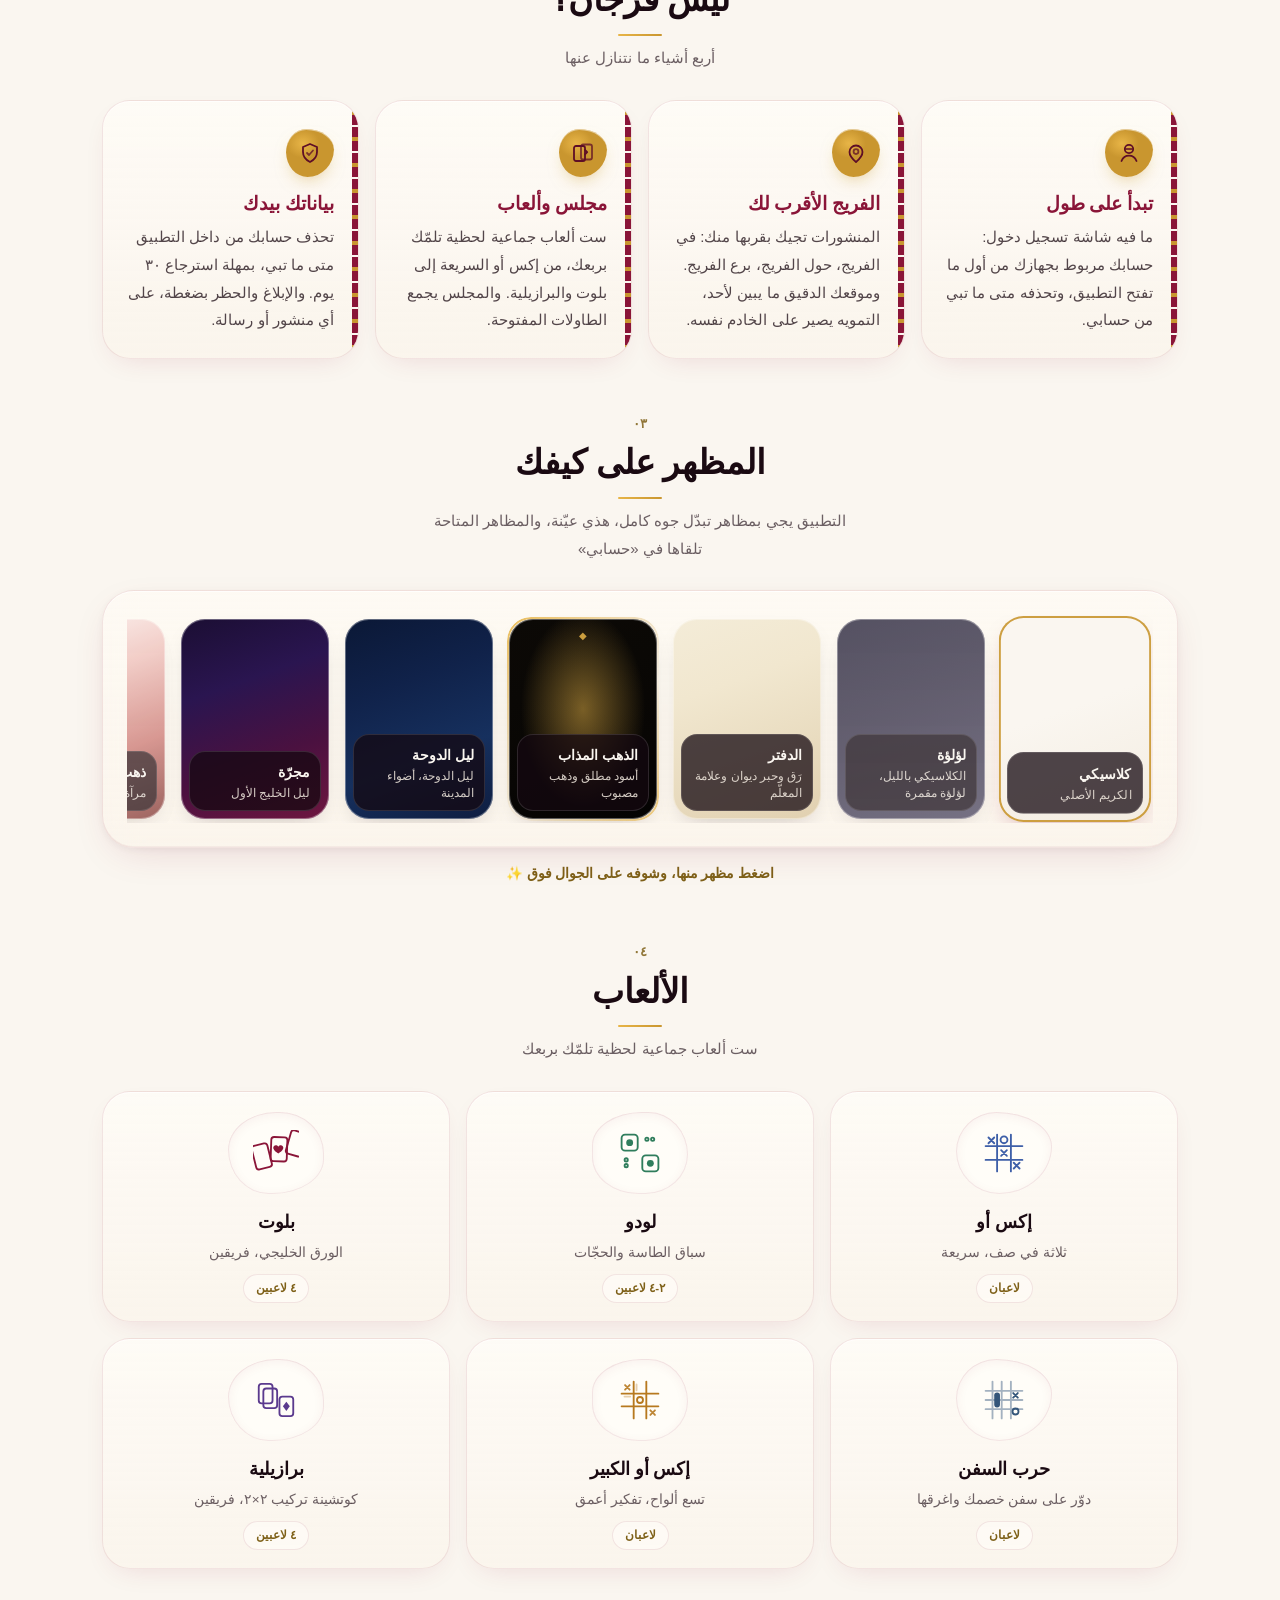
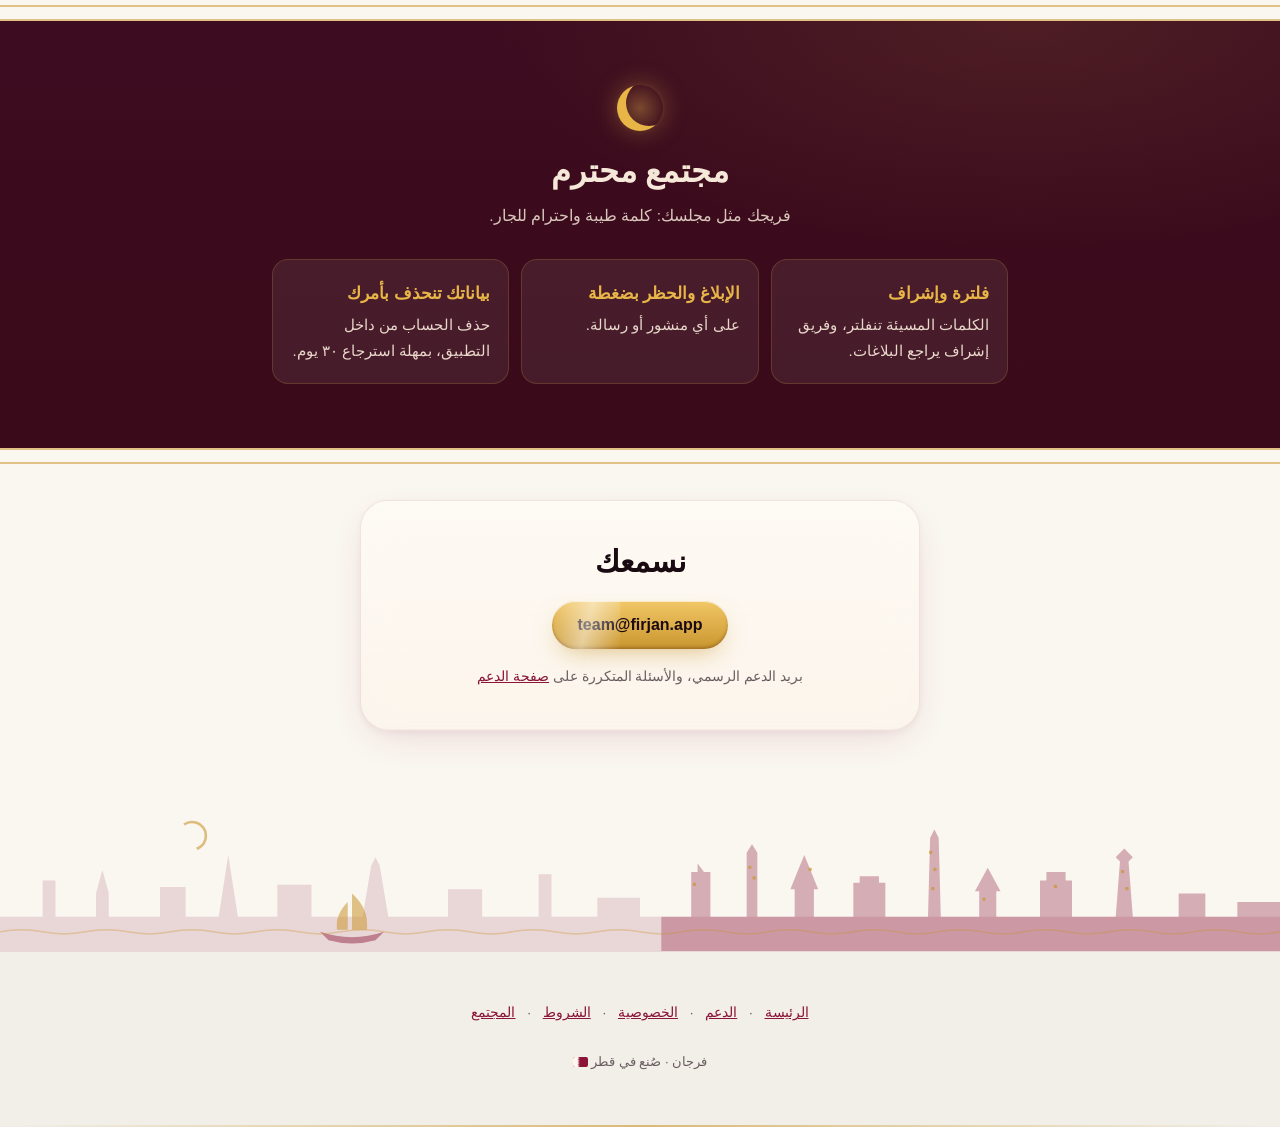
==== commit 51331358: "نشر موقع فرجان — a1c036f" ====
--- a/index.html
+++ b/index.html
@@ -21,7 +21,7 @@
   "applicationCategory": "SocialNetworkingApplication",
   "inLanguage": "ar",
   "description": "فرجان، مجلس الفريج على جوالك: تنشر وتصوّت مع أهل فريجك، وتلعب مع ربعك.",
-  "offers": { "@type": "Offer", "price": "0", "priceCurrency": "QAR" }
+  "offers": { "@type": "Offer", "price": "0" }
 }
 </script>
 <style>
@@ -2162,7 +2162,7 @@
 <footer>
   <div class="wrap">
     <p><a href="/">الرئيسة</a> · <a href="/support">الدعم</a> · <a href="/privacy">الخصوصية</a> · <a href="/terms">الشروط</a> · <a href="/community">المجتمع</a></p>
-    <p class="made">فرجان · صُنع في الخليج
+    <p class="made">فرجان · صُنع في قطر
       <svg width="15" height="10" viewBox="0 0 30 20" aria-hidden="true" style="border-radius:2px; vertical-align:-1px">
         <rect width="30" height="20" fill="#8A1538"/>
         <path d="M0 0h9l4.5 1.1L9 2.2l4.5 1.1L9 4.4l4.5 1.1L9 5.6l4.5 1.1L9 7.8l4.5 1.1L9 8.9l4.5 1.1L9 11.1l4.5 1.1L9 12.2l4.5 1.1L9 14.4l4.5 1.1L9 15.6l4.5 1.1L9 17.8l4.5 1.1L9 20H0z" fill="#FFF6EE"/>
